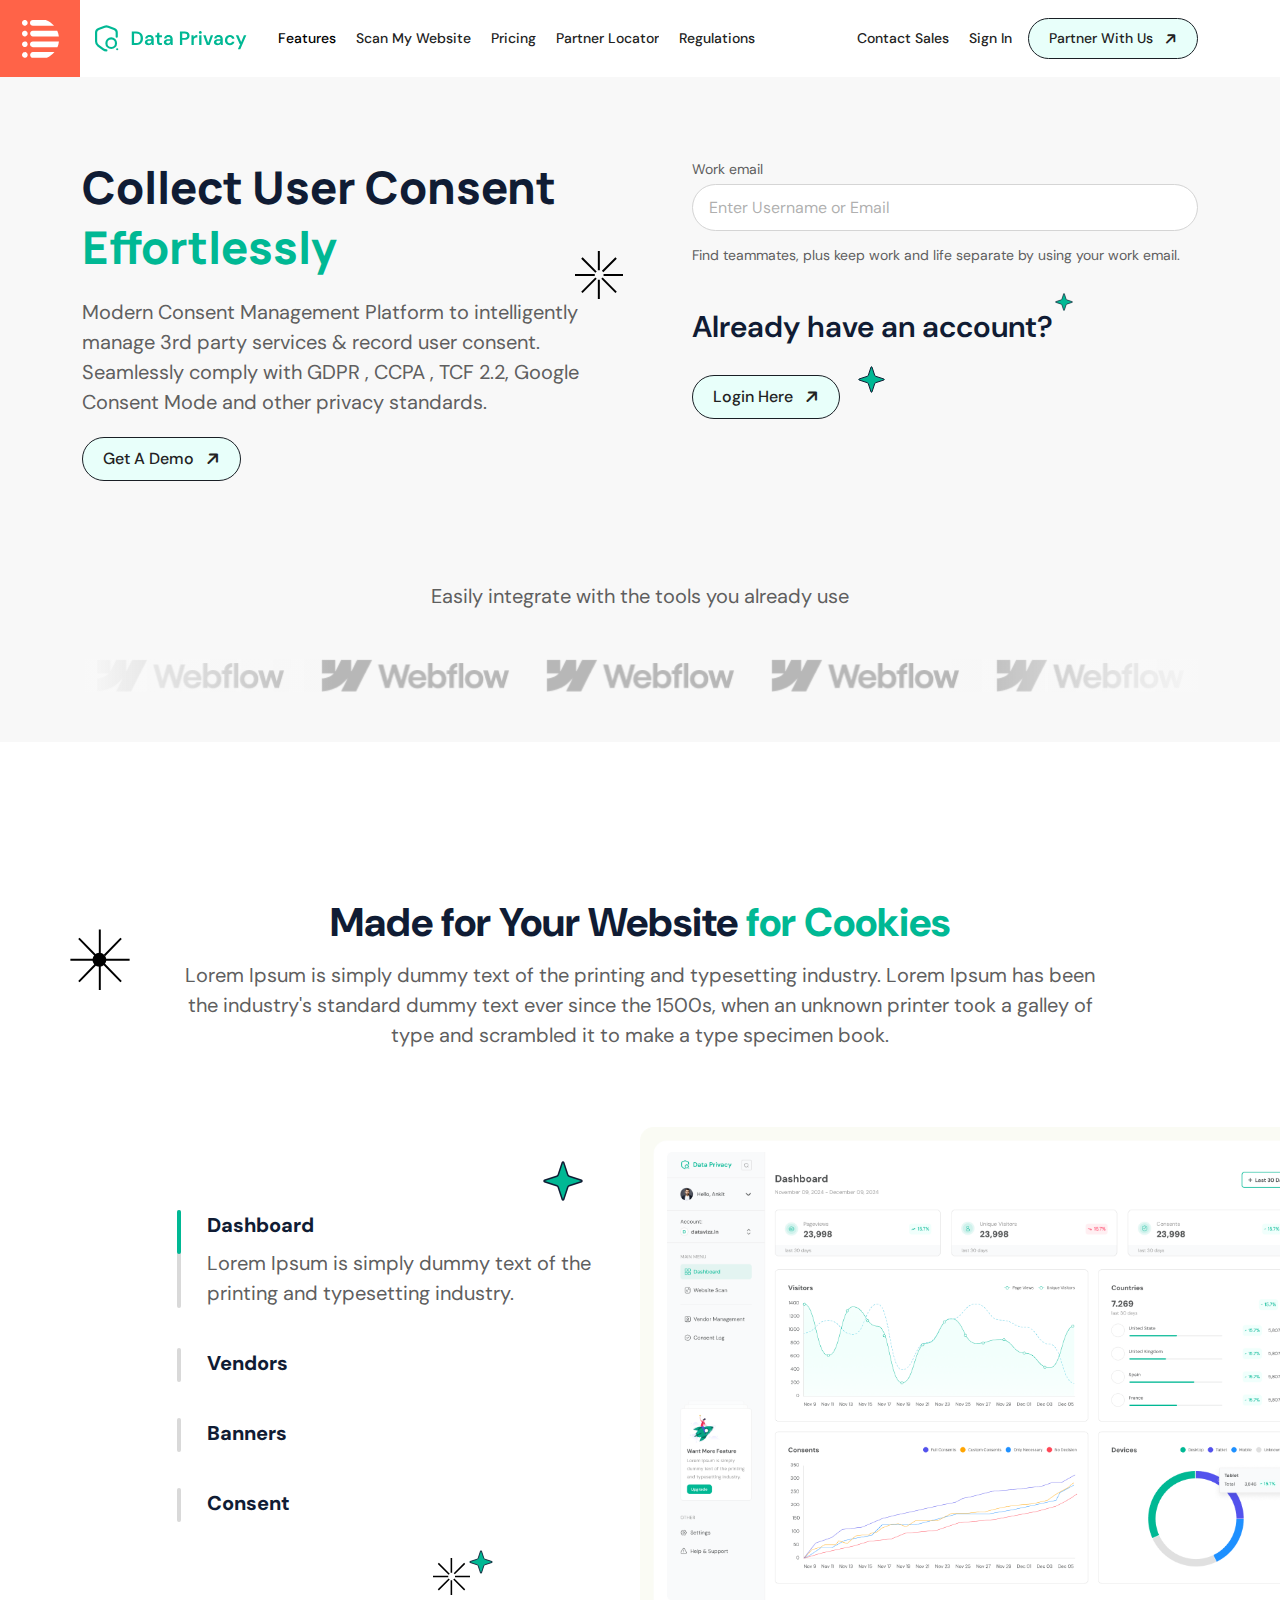
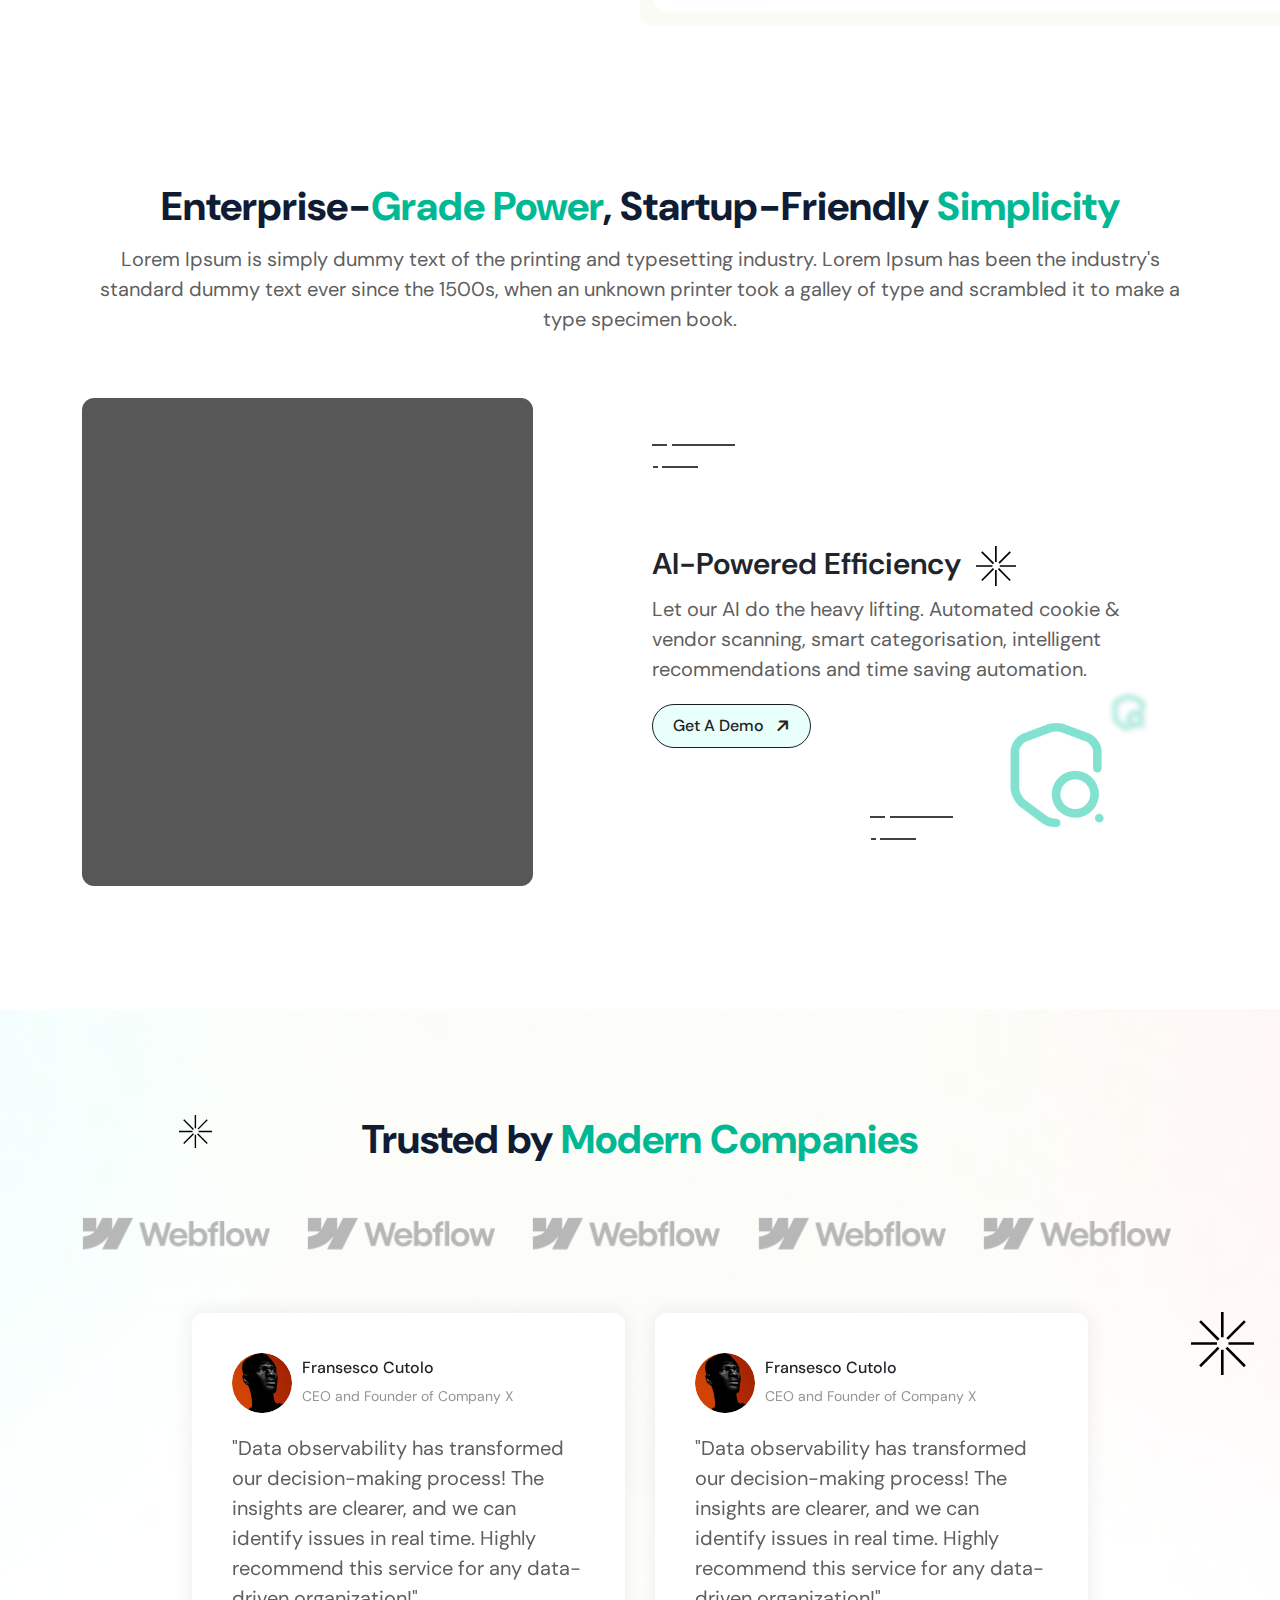
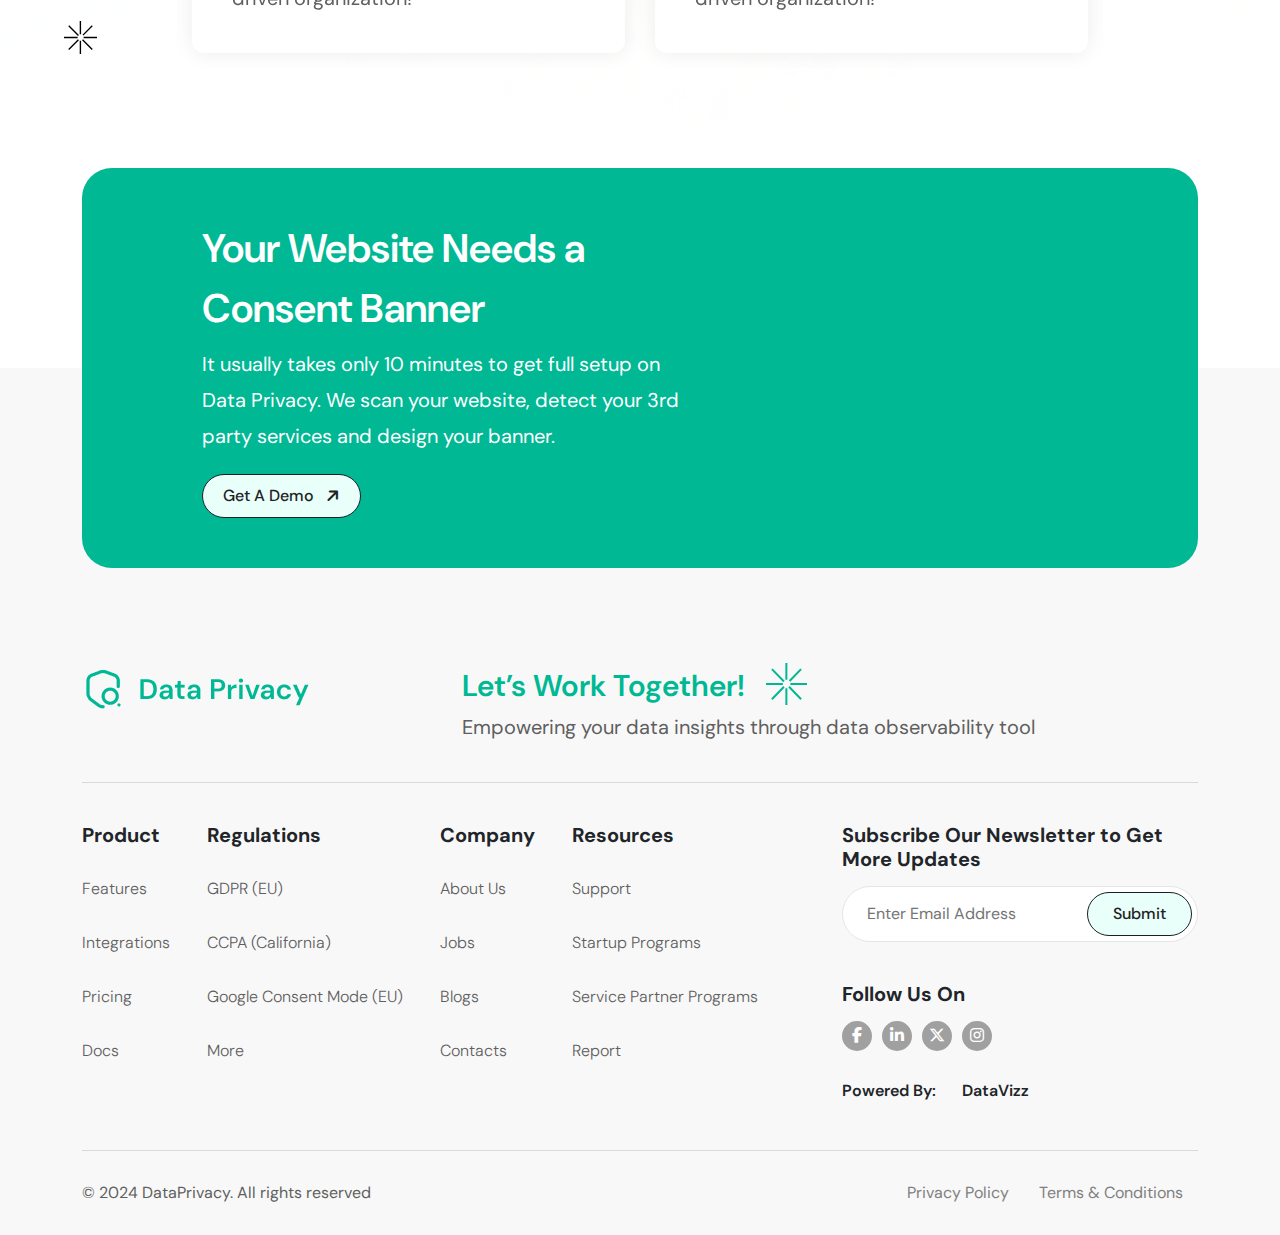
==== index.html @ 8633efc3 "Pricing page design" ====
<!DOCTYPE html>
<html lang="en">
  <head>
    <meta charset="utf-8" />
    <meta name="viewport" content="width=device-width, initial-scale=1" />
    <title>Data Privacy</title>
    <link rel="icon" href="assets/images/favicon.ico" />
    <link
      href="https://cdn.jsdelivr.net/npm/bootstrap@5.3.3/dist/css/bootstrap.min.css"
      rel="stylesheet"
      integrity="sha384-QWTKZyjpPEjISv5WaRU9OFeRpok6YctnYmDr5pNlyT2bRjXh0JMhjY6hW+ALEwIH"
      crossorigin="anonymous"
    />
    <link rel="stylesheet" href="styles/all.min.css" />
    <link
      rel="stylesheet"
      href="https://cdnjs.cloudflare.com/ajax/libs/OwlCarousel2/2.3.4/assets/owl.carousel.css"
    />
    <link rel="stylesheet" href="styles/style.css" />
  </head>

  <body>
    <!-- Header -->
    <header>
      <div class="header-wrap-main position-relative">
        <div class="header-shape">
          <img src="./assets/images/svg/header-shape.svg" alt="" />
        </div>
        <div class="container-wrapper">
          <div class="container">
            <div class="header-wrap">
              <a href="index.html">
                <img src="./assets/images/svg/logo.svg" alt="" />
              </a>
              <nav
                class="navbar navbar-expand-xl ms-auto ms-xl-0 justify-content-end column-gap-3 p-0"
              >
                <button
                  class="navbar-toggler me-md-3"
                  type="button"
                  data-bs-toggle="collapse"
                  data-bs-target="#navbarSupportedContent"
                  aria-controls="navbarSupportedContent"
                  aria-expanded="false"
                  aria-label="Toggle navigation"
                >
                  <span class="navbar-toggler-icon"></span>
                </button>
                <div
                  class="collapse navbar-collapse"
                  id="navbarSupportedContent"
                >
                  <ul class="navbar-nav w-100">
                    <li class="nav-item">
                      <a class="nav-link active" href="#">Features</a>
                    </li>
                    <li class="nav-item">
                      <a class="nav-link" href="scan-my-website.html">Scan My Website </a>
                    </li>
                    <li class="nav-item">
                      <a class="nav-link" href="pricing.html">Pricing</a>
                    </li>
                    <li class="nav-item">
                      <a class="nav-link" href="#">Partner Locator</a>
                    </li>
                    <li class="nav-item">
                      <a class="nav-link" href="#">Regulations</a>
                    </li>
                  </ul>
                  <div class="d-block d-md-none">
                    <ul class="mobile-menu">
                      <li class="nav-item">
                        <a class="nav-link" href="contact.html"
                          >Contact Sales</a
                        >
                      </li>
                      <li class="nav-item">
                        <a class="nav-link" href="#">Sign In</a>
                      </li>
                    </ul>
                    <a href="#" class="btn btn-primary">
                      <span>Partner With Us</span>
                      <i class="fa-solid fa-arrow-right"></i>
                    </a>
                  </div>
                </div>
              </nav>
              <div class="d-none d-md-flex gap-3 ms-xl-auto desktop-menu">
                <ul class="d-flex align-items-center ms-auto">
                  <li class="nav-item">
                    <a class="nav-link" href="contact.html">Contact Sales</a>
                  </li>
                  <li class="nav-item">
                    <a class="nav-link" href="#">Sign In</a>
                  </li>
                </ul>
                <a href="#" class="btn btn-primary">
                  <span>Partner With Us</span>
                  <i class="fa-solid fa-arrow-right"></i>
                </a>
              </div>
            </div>
          </div>
        </div>
      </div>
    </header>

    <div class="hero-section">
      <div class="container">
        <div class="row justify-content-between">
          <div class="col-lg-6 position-relative mb-lg-0 mb-4">
            <img
              src="/assets/images/svg/star-outline.svg"
              alt=""
              class="star-outline"
            />
            <h1 class="lg-heading font-manrope">
              Collect User Consent <span>Effortlessly</span>
            </h1>
            <p class="desc">
              Modern Consent Management Platform to intelligently manage 3rd
              party services & record user consent. Seamlessly comply with GDPR
              , CCPA , TCF 2.2, Google Consent Mode and other privacy standards.
            </p>
            <button type="button" class="btn btn-primary">
              <span>Get A Demo</span> <i class="fa-solid fa-arrow-right"></i>
            </button>
          </div>
          <div class="col-lg-6">
            <div class="details">
              <label for="" class="mb-1">Work email</label>
              <input
                type="text"
                name=""
                placeholder="Enter Username or Email"
                class="form-control"
              />
              <p>
                Find teammates, plus keep work and life separate by using your
                work email.
              </p>
              <h4 class="sm-heading position-relative">
                Already have an account?<img
                  src="/assets/images/svg/green-star.svg"
                  alt=""
                />
              </h4>
              <div>
                <button type="button" class="btn btn-primary position-relative">
                  <img src="/assets/images/svg/green-star.svg" alt="" />
                  <span>Login Here</span>
                  <i class="fa-solid fa-arrow-right"></i>
                </button>
              </div>
            </div>
          </div>
        </div>
      </div>
    </div>

    <div class="home-slider slider-section">
      <div class="container">
        <p class="text-center mb-5">
          Easily integrate with the tools you already use
        </p>
        <div class="owl-carousel owl-theme company-slider">
          <div class="item">
            <img src="/assets/images/webflow-logo.png" alt="" />
          </div>
          <div class="item">
            <img src="/assets/images/webflow-logo.png" alt="" />
          </div>
          <div class="item">
            <img src="/assets/images/webflow-logo.png" alt="" />
          </div>
          <div class="item">
            <img src="/assets/images/webflow-logo.png" alt="" />
          </div>
          <div class="item">
            <img src="/assets/images/webflow-logo.png" alt="" />
          </div>
          <div class="item">
            <img src="/assets/images/webflow-logo.png" alt="" />
          </div>
          <div class="item">
            <img src="/assets/images/webflow-logo.png" alt="" />
          </div>
          <div class="item">
            <img src="/assets/images/webflow-logo.png" alt="" />
          </div>
        </div>
      </div>
    </div>

    <!-- For Cookie -->
    <div class="section for-cookie-section pt-150">
      <div class="container">
        <div class="row justify-content-center text-center for-cookie-heading">
          <div class="col-10">
            <h2 class="md-heading mb-2">
              Made for Your Website <span>for Cookies</span>
            </h2>
            <p>
              Lorem Ipsum is simply dummy text of the printing and typesetting
              industry. Lorem Ipsum has been the industry's standard dummy text
              ever since the 1500s, when an unknown printer took a galley of
              type and scrambled it to make a type specimen book.
            </p>
            <img src="./assets//images/svg/for-cookie-ring1.svg" alt="" />
          </div>
        </div>
        <div class="row">
          <div class="col-12 col-lg-6">
            <div class="accordion" id="accordionExample">
              <img
                src="./assets/images/svg/green-star.svg"
                alt=""
                class="star1"
              />
              <img
                src="./assets/images/svg/green-star.svg"
                alt=""
                class="star2"
              />
              <img
                src="./assets/images/svg/star-outline.svg"
                alt=""
                class="ring2"
              />
              <div class="accordion-item">
                <h2 class="accordion-header" id="headingOne">
                  <button
                    class="accordion-button"
                    type="button"
                    data-bs-toggle="collapse"
                    data-bs-target="#collapseOne"
                    aria-expanded="true"
                    aria-controls="collapseOne"
                    data-image="./assets/images/for-cookie.png"
                  >
                    Dashboard
                  </button>
                </h2>
                <div
                  id="collapseOne"
                  class="accordion-collapse collapse show"
                  aria-labelledby="headingOne"
                  data-bs-parent="#accordionExample"
                >
                  <p class="accordion-body">
                    Lorem Ipsum is simply dummy text of the printing and
                    typesetting industry.
                  </p>
                </div>
              </div>
              <div class="accordion-item">
                <h2 class="accordion-header" id="headingTwo">
                  <button
                    class="accordion-button collapsed"
                    type="button"
                    data-bs-toggle="collapse"
                    data-bs-target="#collapseTwo"
                    aria-expanded="false"
                    aria-controls="collapseTwo"
                    data-image="./assets/images/for-cookie.png"
                  >
                    Vendors
                  </button>
                </h2>
                <div
                  id="collapseTwo"
                  class="accordion-collapse collapse"
                  aria-labelledby="headingTwo"
                  data-bs-parent="#accordionExample"
                >
                  <p class="accordion-body">
                    Lorem Ipsum is simply dummy text of the printing and
                    typesetting industry.
                  </p>
                </div>
              </div>
              <div class="accordion-item">
                <h2 class="accordion-header" id="headingThree">
                  <button
                    class="accordion-button collapsed"
                    type="button"
                    data-bs-toggle="collapse"
                    data-bs-target="#collapseThree"
                    aria-expanded="false"
                    aria-controls="collapseThree"
                    data-image="./assets/images/for-cookie.png"
                  >
                    Banners
                  </button>
                </h2>
                <div
                  id="collapseThree"
                  class="accordion-collapse collapse"
                  aria-labelledby="headingThree"
                  data-bs-parent="#accordionExample"
                >
                  <p class="accordion-body">
                    Lorem Ipsum is simply dummy text of the printing and
                    typesetting industry.
                  </p>
                </div>
              </div>
              <div class="accordion-item">
                <h2 class="accordion-header" id="headingThree">
                  <button
                    class="accordion-button collapsed"
                    type="button"
                    data-bs-toggle="collapse"
                    data-bs-target="#collapseFour"
                    aria-expanded="false"
                    aria-controls="collapseFour"
                    data-image="./assets/images/for-cookie.png"
                  >
                    Consent
                  </button>
                </h2>
                <div
                  id="collapseFour"
                  class="accordion-collapse collapse"
                  aria-labelledby="headingThree"
                  data-bs-parent="#accordionExample"
                >
                  <p class="accordion-body">
                    Lorem Ipsum is simply dummy text of the printing and
                    typesetting industry.
                  </p>
                </div>
              </div>
            </div>
          </div>
          <div class="col-12 col-lg-6">
            <div class="image-container">
              <img
                src="./assets/images/for-cookie.png"
                alt="Default Image"
                id="dynamicImage"
              />
            </div>
          </div>
        </div>
      </div>
    </div>

    <!-- Enterprise section  -->
    <div class="enterprise-section section mb-sm-5 mb-3">
      <img src="/assets/images/privacy-shape.png" alt="" class="privacy-img" />
      <div class="container">
        <h2 class="md-heading text-center">
          Enterprise-<span>Grade Power</span>, Startup-Friendly
          <span>Simplicity</span>
        </h2>
        <p class="desc text-center">
          Lorem Ipsum is simply dummy text of the printing and typesetting
          industry. Lorem Ipsum has been the industry's standard dummy text ever
          since the 1500s, when an unknown printer took a galley of type and
          scrambled it to make a type specimen book.
        </p>
        <div
          class="row mt-sm-5 mt-3 pt-3 align-items-center justify-content-between"
        >
          <div class="col-lg-5 text-lg-start text-center">
            <img
              src="/assets/images/dark-rectangle.png"
              alt=""
              class="empty-img"
            />
          </div>
          <div class="col-lg-6 text-lg-start text-center">
            <img
              src="/assets/images/svg/double-line.svg"
              alt=""
              class="top-shape"
            />
            <h4 class="mt-lg-0 mt-5">
              AI-Powered Efficiency
              <img
                src="/assets/images/svg/star-outline.svg"
                alt=""
                class="ms-2"
              />
            </h4>
            <p class="desc-text">
              Let our AI do the heavy lifting. Automated cookie & vendor
              scanning, smart categorisation, intelligent recommendations and
              time saving automation.
            </p>
            <a href="#" class="btn btn-primary mt-20">
              <span>Get A Demo</span>
              <i class="fa-solid fa-arrow-right"></i>
            </a>
            <img
              src="/assets/images/svg/double-line.svg"
              alt=""
              class="bottom-shape"
            />
          </div>
        </div>
      </div>
    </div>

    <div class="trusted-section">
      <div class="star-icon">
        <img
          src="/assets/images/svg/star-outline.svg"
          alt=""
          class="star-outline1"
        />
        <img
          src="/assets/images/svg/star-outline.svg"
          alt=""
          class="star-outline2"
        />
        <img
          src="/assets/images/svg/star-outline.svg"
          alt=""
          class="star-outline3"
        />
      </div>
      <div class="container">
        <div class="row mb-5">
          <div class="col-md-12">
            <h2 class="md-heading text-center mb-5">
              Trusted by <span class="text_primary">Modern Companies</span>
            </h2>
            <div class="owl-carousel owl-theme trusted-company">
              <div class="item">
                <img src="/assets/images/webflow-logo.png" alt="" />
              </div>
              <div class="item">
                <img src="/assets/images/webflow-logo.png" alt="" />
              </div>
              <div class="item">
                <img src="/assets/images/webflow-logo.png" alt="" />
              </div>
              <div class="item">
                <img src="/assets/images/webflow-logo.png" alt="" />
              </div>
              <div class="item">
                <img src="/assets/images/webflow-logo.png" alt="" />
              </div>
              <div class="item">
                <img src="/assets/images/webflow-logo.png" alt="" />
              </div>
              <div class="item">
                <img src="/assets/images/webflow-logo.png" alt="" />
              </div>
              <div class="item">
                <img src="/assets/images/webflow-logo.png" alt="" />
              </div>
            </div>
          </div>
        </div>
        <div class="row justify-content-center">
          <div class="col-lg-10">
            <div class="owl-carousel owl-theme testimonial-slider">
              <div class="item">
                <div class="testimonial-box">
                  <div class="testimonial-user">
                    <img src="assets/images/user.png" alt="user" />
                    <div class="testimonial-user-info">
                      <h6>Fransesco Cutolo</h6>
                      <p>CEO and Founder of Company X</p>
                    </div>
                  </div>
                  <div class="testimonial-desc">
                    <p>
                      "Data observability has transformed our decision-making
                      process! The insights are clearer, and we can identify
                      issues in real time. Highly recommend this service for any
                      data-driven organization!"
                    </p>
                  </div>
                </div>
              </div>
            </div>
          </div>
        </div>
      </div>
    </div>

    <div class="cta-section">
      <div class="container">
        <div class="cta-card">
          <div class="row">
            <div class="col-lg-7 col-sm-9">
              <h4>Your Website Needs a Consent Banner</h4>
              <p>
                It usually takes only 10 minutes to get full setup on Data
                Privacy. We scan your website, detect your 3rd party services
                and design your banner.
              </p>
              <a href="#" type="button" class="btn btn-primary">
                <span>Get A Demo</span> <i class="fa-solid fa-arrow-right"></i>
              </a>
            </div>
          </div>
        </div>
      </div>
    </div>

    <footer>
      <div class="container">
        <div class="top-footer">
          <div class="footer-ring">
            <img src="/assets/images/svg/star-outline-green.svg" alt="ring" />
          </div>
          <div class="row">
            <div class="col-lg-4 col-md-5 col-xs-12">
              <a href="index.html" class="footer-logo">
                <img src="assets/images/logo.png" alt="logo" />
              </a>
            </div>
            <div class="col-lg-8 col-md-7 col-xs-12">
              <h4 class="text_primary">Let’s Work Together!</h4>
              <p>
                Empowering your data insights through data observability tool
              </p>
            </div>
          </div>
        </div>
        <div class="middle-footer">
          <div class="row">
            <div class="col-xl-8 col-md-6 pe-xl-5">
              <div class="row justify-content-between pe-xl-4">
                <div class="col-xl-auto col-md-6 col-sm-3 col-6">
                  <div class="footer-widget">
                    <h5>Product</h5>
                    <ul class="footer-link">
                      <li><a href="#">Features</a></li>
                      <li><a href="#">Integrations</a></li>
                      <li><a href="#">Pricing</a></li>
                      <li><a href="#">Docs</a></li>
                    </ul>
                  </div>
                </div>
                <div class="col-xl-auto col-md-6 col-sm-3 col-6">
                  <div class="footer-widget">
                    <h5>Regulations</h5>
                    <ul class="footer-link">
                      <li><a href="#">GDPR (EU)</a></li>
                      <li>
                        <a href="#">CCPA (California)</a>
                      </li>
                      <li><a href="#">Google Consent Mode (EU)</a></li>
                      <li><a href="#">More</a></li>
                    </ul>
                  </div>
                </div>
                <div class="col-xl-auto col-md-6 col-sm-3 col-6">
                  <div class="footer-widget">
                    <h5>Company</h5>
                    <ul class="footer-link">
                      <li><a href="#">About Us</a></li>
                      <li><a href="#">Jobs</a></li>
                      <li><a href="#">Blogs</a></li>
                      <li><a href="#">Contacts</a></li>
                    </ul>
                  </div>
                </div>
                <div class="col-xl-auto col-md-6 col-sm-3 col-6">
                  <div class="footer-widget">
                    <h5>Resources</h5>
                    <ul class="footer-link">
                      <li><a href="#">Support</a></li>
                      <li><a href="#">Startup Programs</a></li>
                      <li><a href="#">Service Partner Programs</a></li>
                      <li><a href="#">Report</a></li>
                    </ul>
                  </div>
                </div>
              </div>
            </div>
            <div class="col-xl-4 col-md-6 col-12">
              <div class="footer-widget">
                <h5>Subscribe Our Newsletter to Get More Updates</h5>
                <div class="newsletter-form">
                  <input type="text" placeholder="Enter Email Address" />
                  <button type="submit" class="btn btn-primary">Submit</button>
                </div>
                <h5>Follow Us On</h5>
                <ul class="footer-social">
                  <li>
                    <a href="#">
                      <i class="fa-brands fa-facebook-f"></i>
                    </a>
                  </li>
                  <li>
                    <a href="#">
                      <i class="fa-brands fa-linkedin-in"></i>
                    </a>
                  </li>
                  <li>
                    <a href="#">
                      <i class="fa-brands fa-x-twitter"></i>
                    </a>
                  </li>
                  <li>
                    <a href="#">
                      <i class="fa-brands fa-instagram"></i>
                    </a>
                  </li>
                </ul>
                <h6 class="powered-by"><span>Powered By:</span>DataVizz</h6>
              </div>
            </div>
          </div>
        </div>
        <div class="bottom-footer">
          <div class="row align-items-center">
            <div class="col-sm-6 col-12">
              <p>© 2024 DataPrivacy. All rights reserved</p>
            </div>
            <div class="col-sm-6 col-12">
              <ul>
                <li><a href="#">Privacy Policy</a></li>
                <li><a href="#">Terms & Conditions</a></li>
              </ul>
            </div>
          </div>
        </div>
      </div>
    </footer>

    <script src="/js/jquery-3.6.1.min.js"></script>
    <script src="https://cdnjs.cloudflare.com/ajax/libs/OwlCarousel2/2.3.4/owl.carousel.min.js"></script>
    <script src="https://cdn.jsdelivr.net/npm/bootstrap@5.3.3/dist/js/bootstrap.bundle.min.js"></script>
    <script src="/js/main.js"></script>
  </body>
</html>
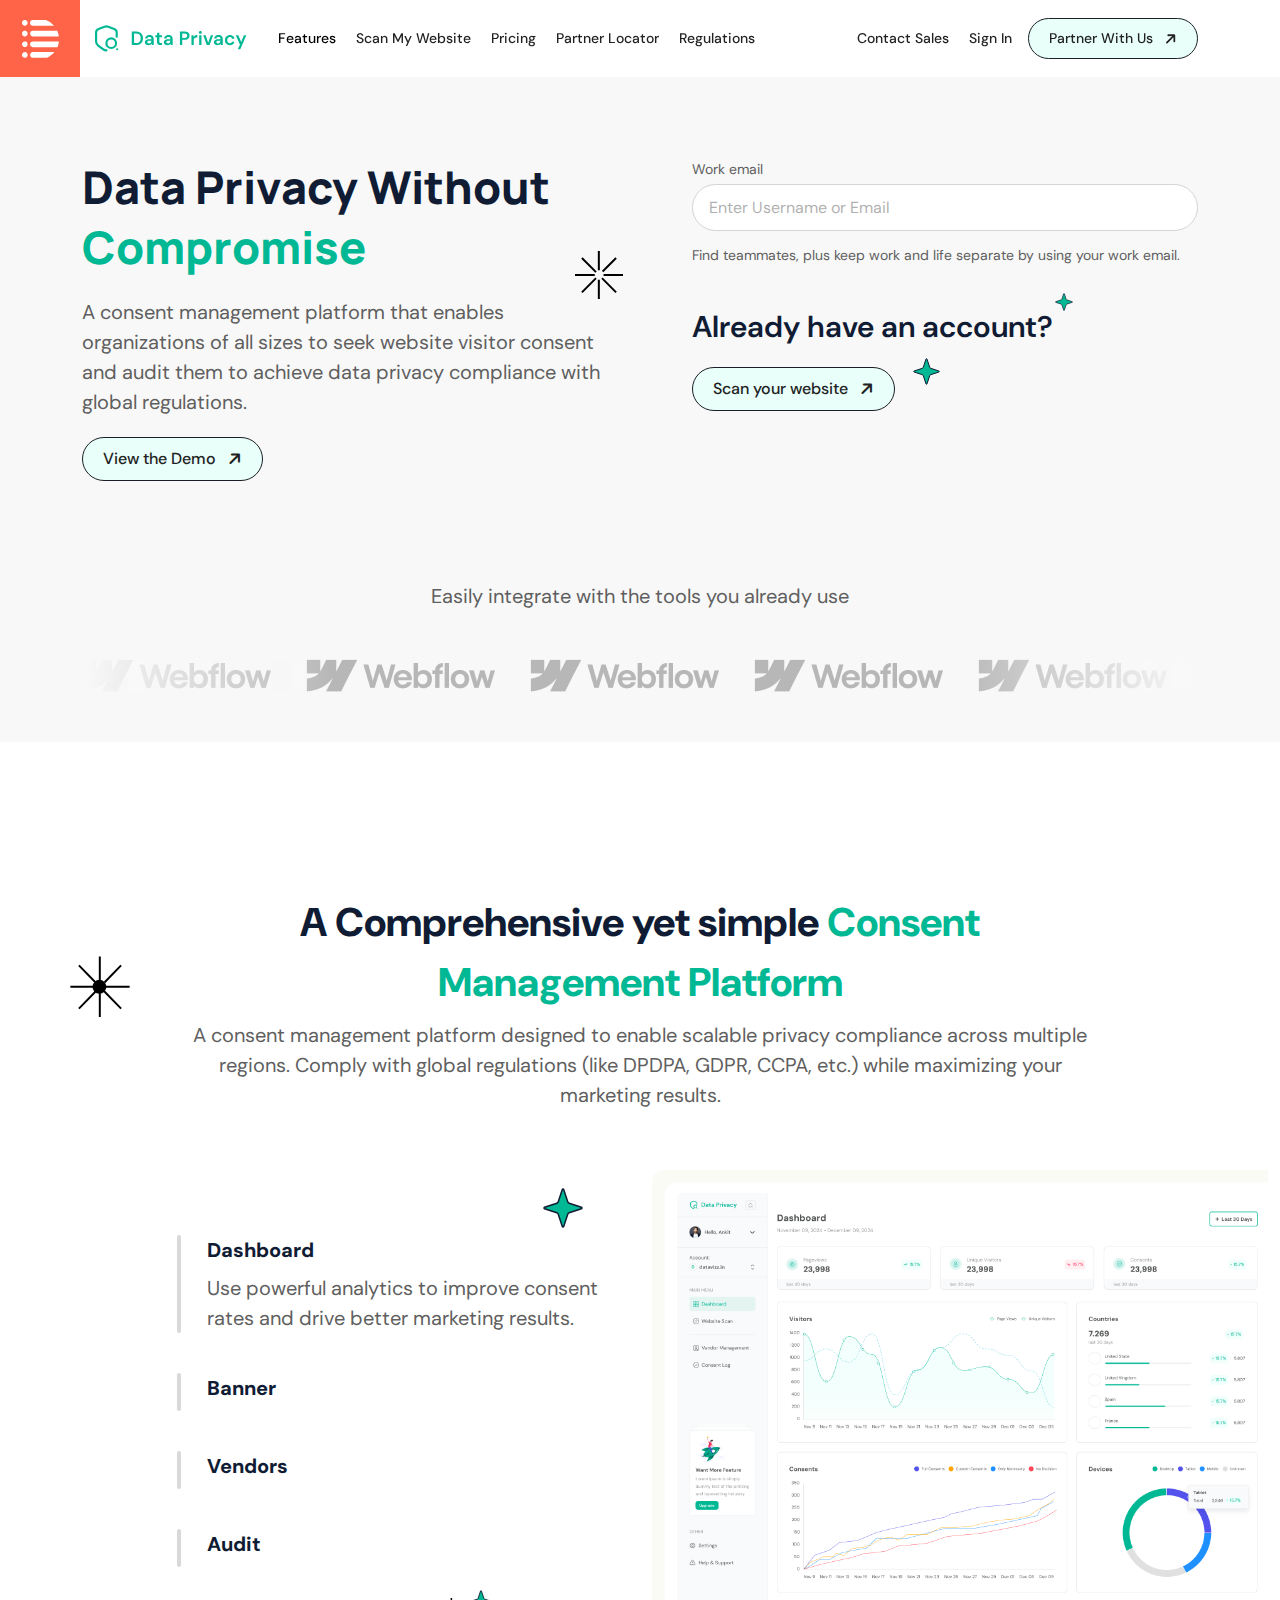
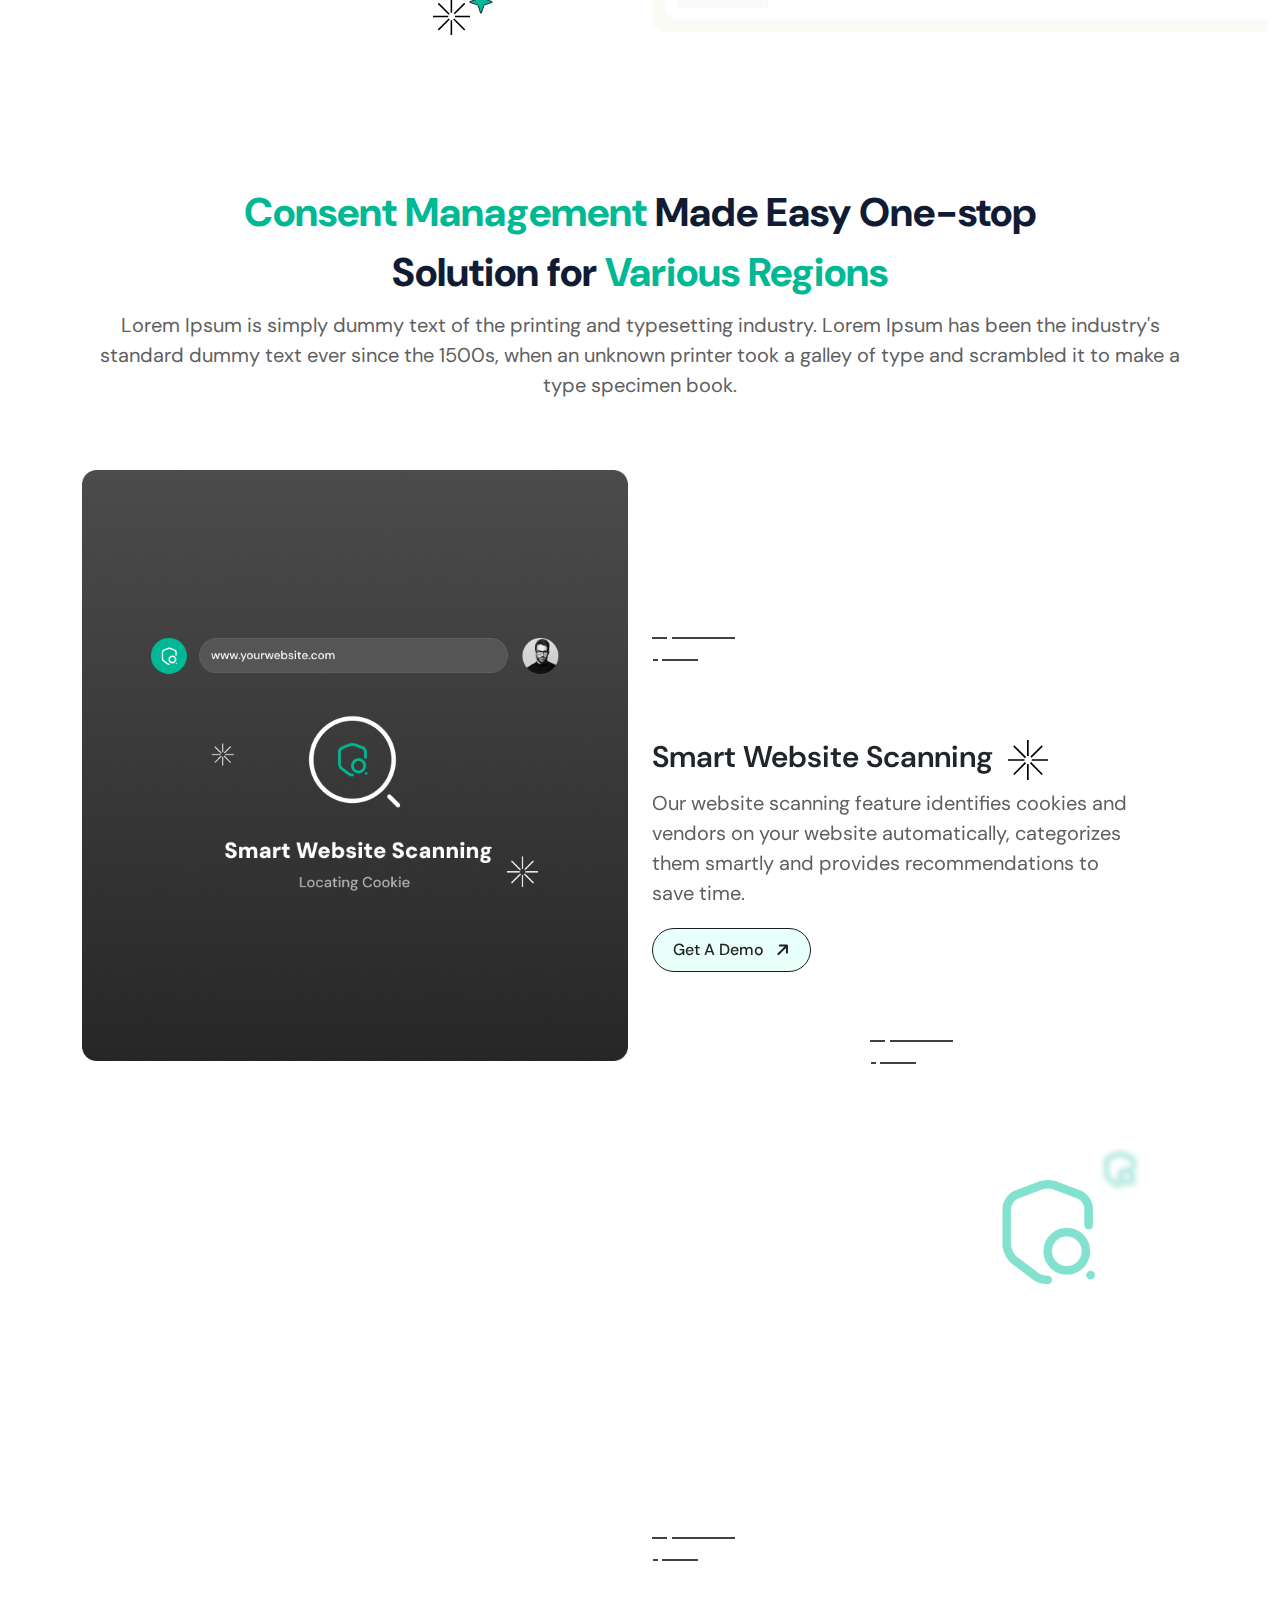
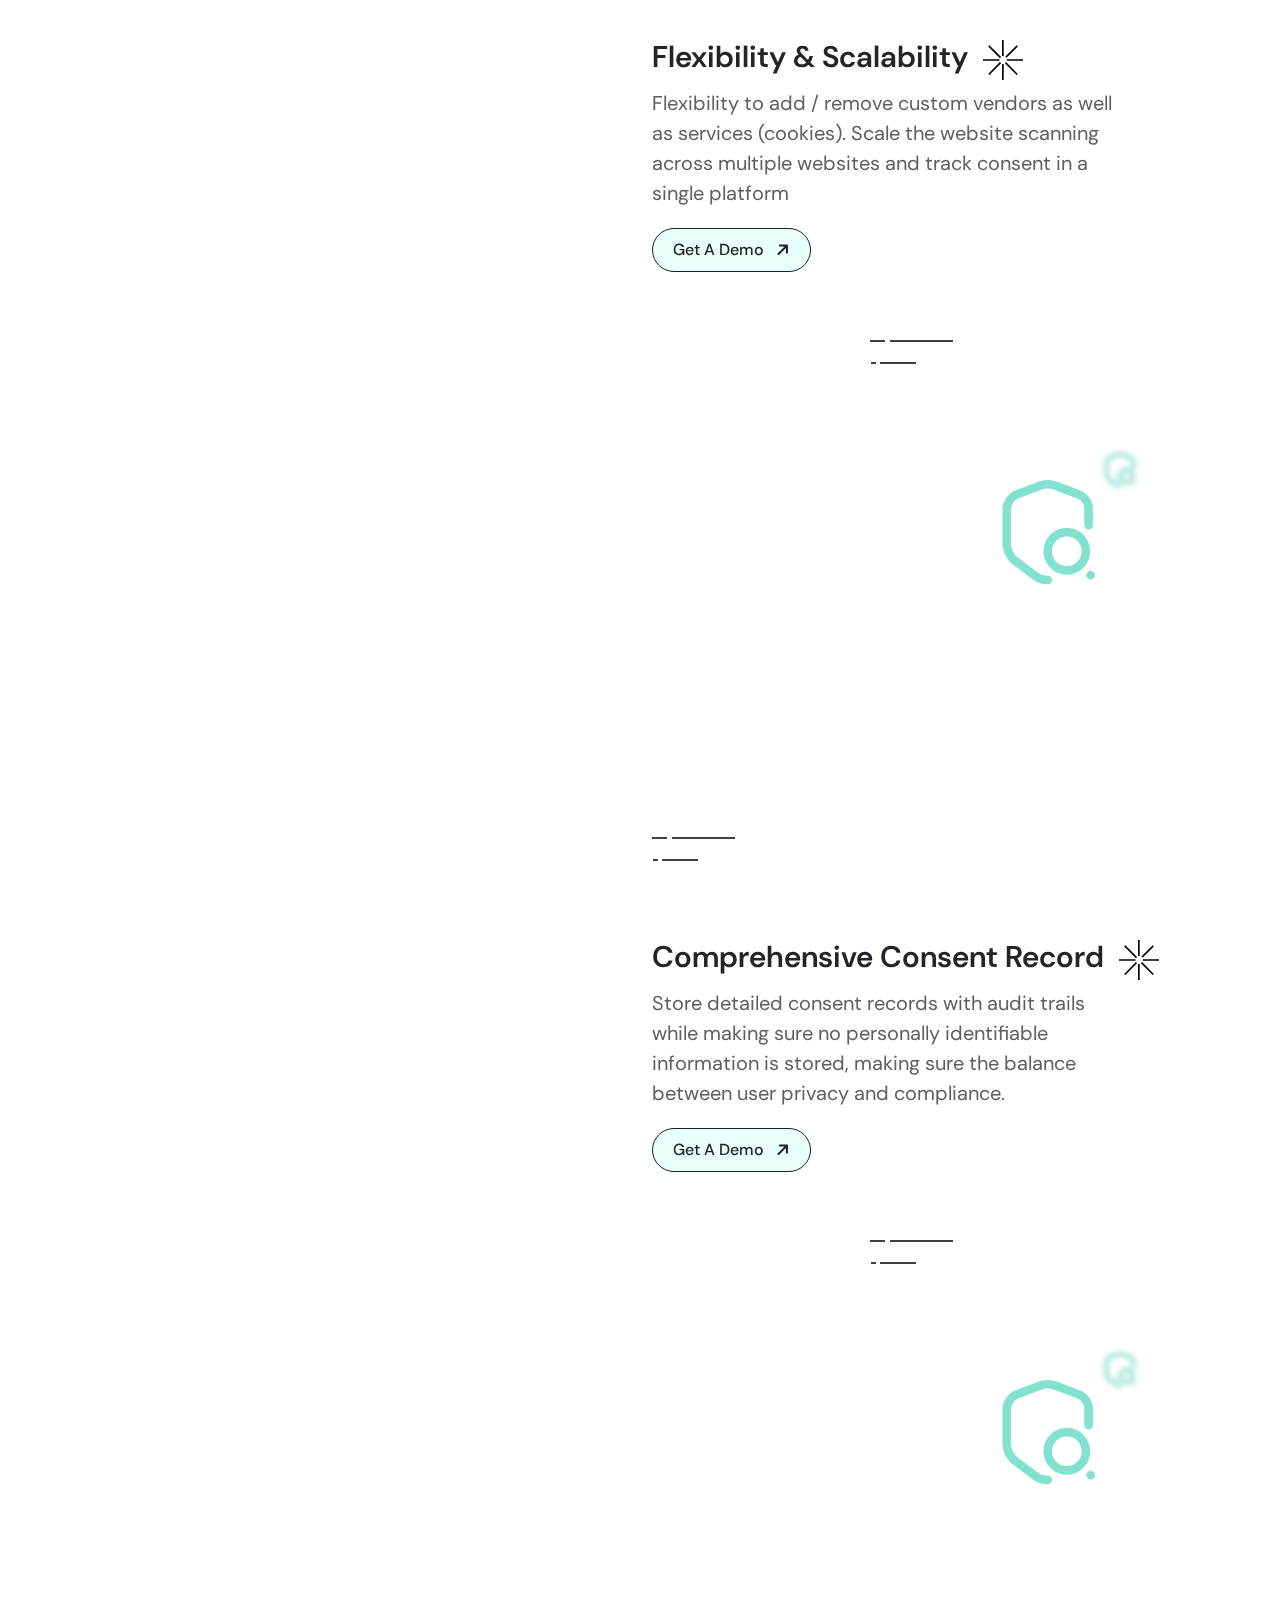
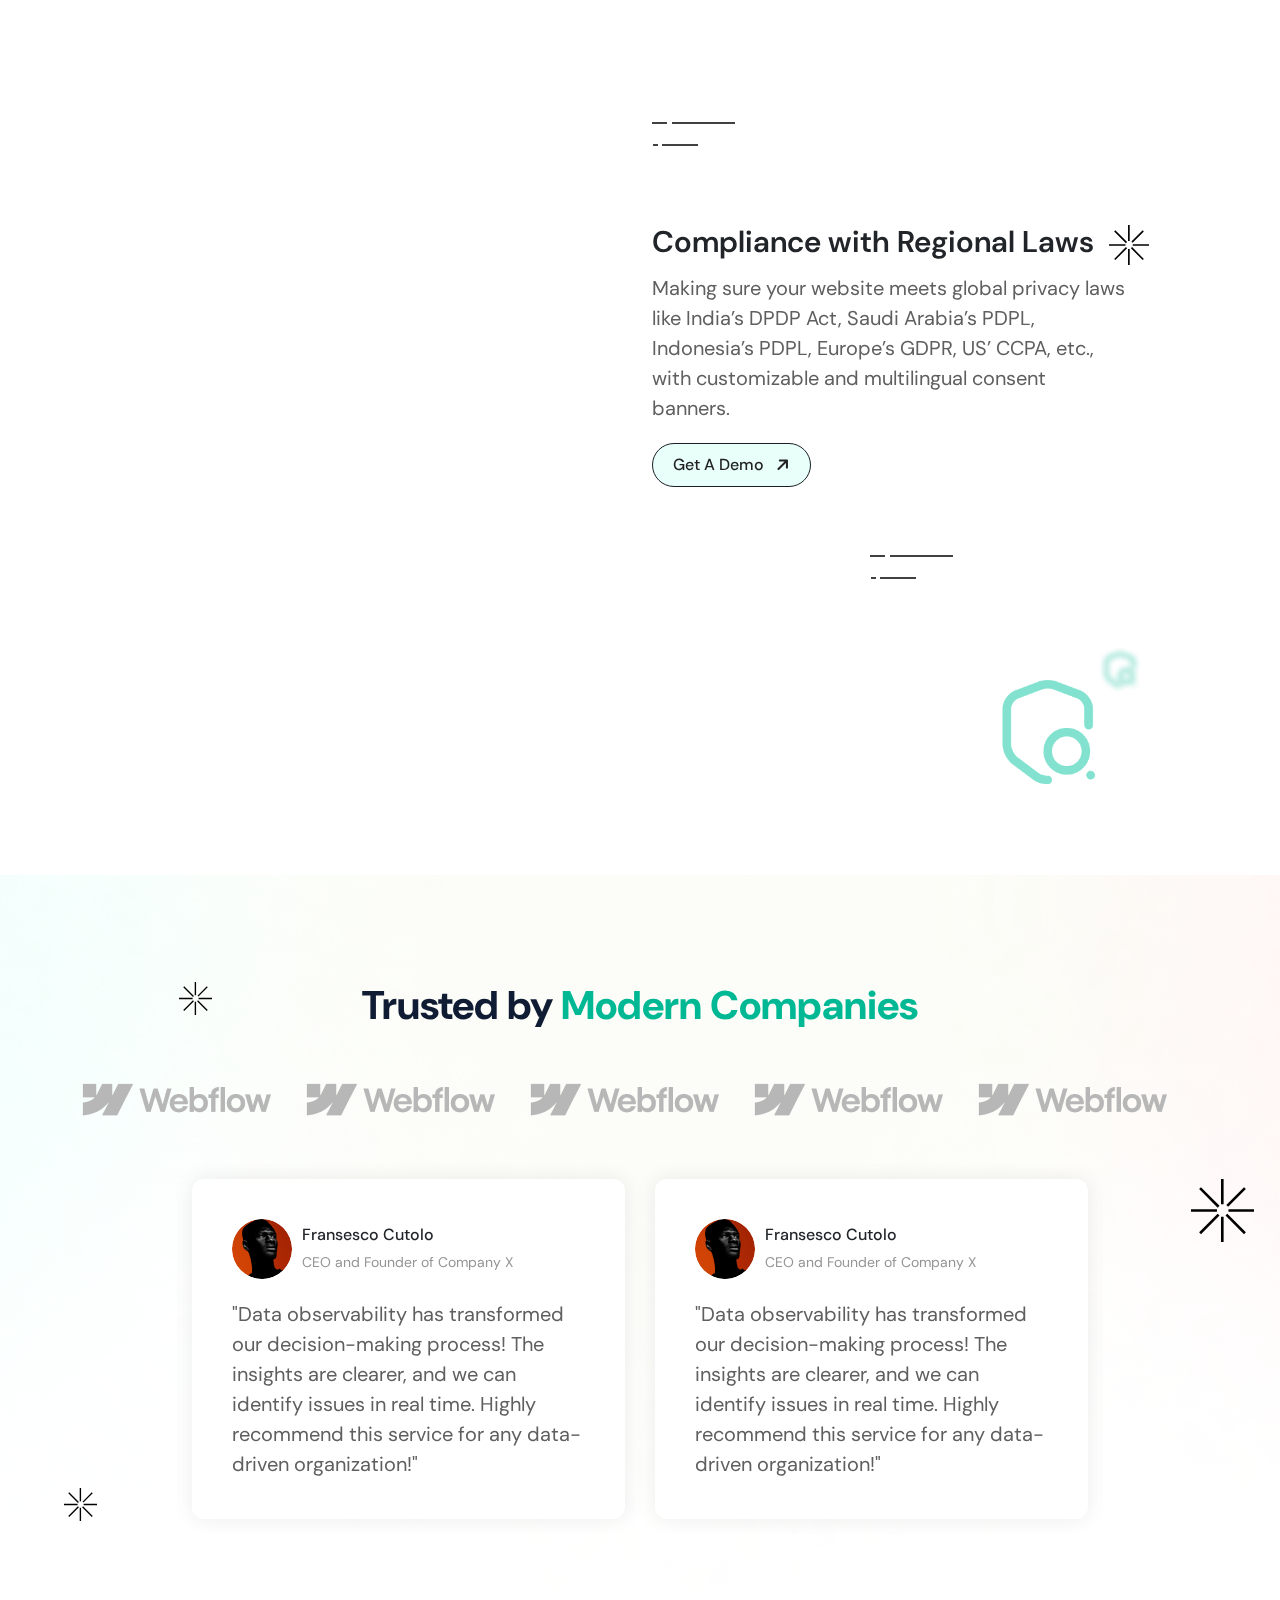
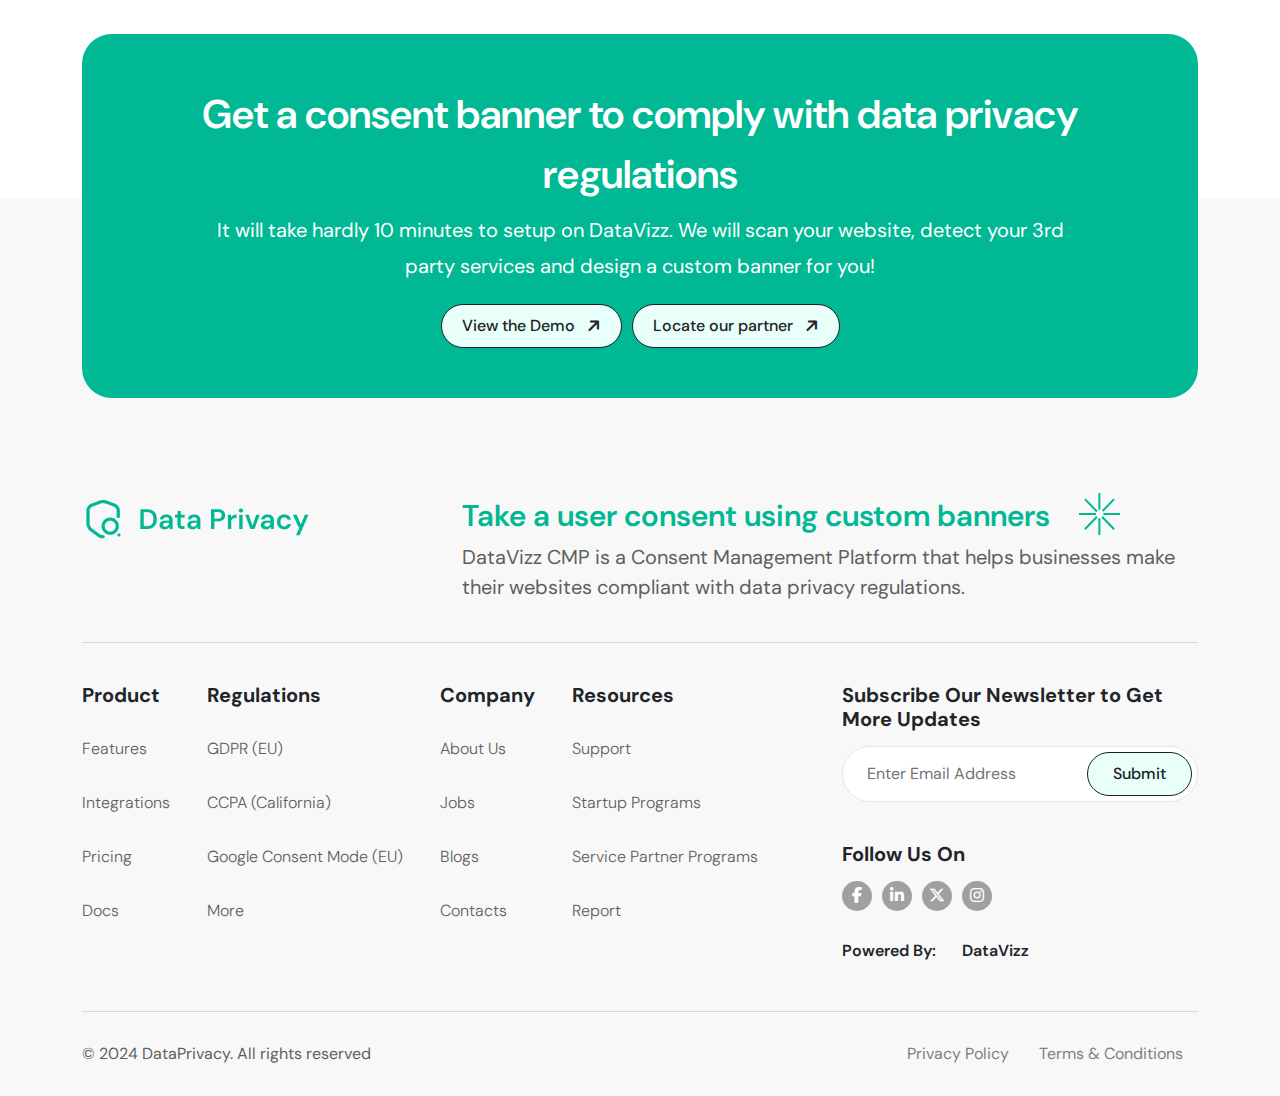
==== commit ec2be020: "All page design changes with responsive" ====
--- a/index.html
+++ b/index.html
@@ -1,25 +1,21 @@
 <!DOCTYPE html>
 <html lang="en">
-  <head>
+
+<head>
     <meta charset="utf-8" />
     <meta name="viewport" content="width=device-width, initial-scale=1" />
     <title>Data Privacy</title>
     <link rel="icon" href="assets/images/favicon.ico" />
-    <link
-      href="https://cdn.jsdelivr.net/npm/bootstrap@5.3.3/dist/css/bootstrap.min.css"
-      rel="stylesheet"
-      integrity="sha384-QWTKZyjpPEjISv5WaRU9OFeRpok6YctnYmDr5pNlyT2bRjXh0JMhjY6hW+ALEwIH"
-      crossorigin="anonymous"
-    />
+    <link rel="stylesheet" href="https://cdnjs.cloudflare.com/ajax/libs/OwlCarousel2/2.3.4/assets/owl.carousel.css" />
+    <link href="https://cdn.jsdelivr.net/npm/bootstrap@5.3.3/dist/css/bootstrap.min.css" rel="stylesheet"
+        integrity="sha384-QWTKZyjpPEjISv5WaRU9OFeRpok6YctnYmDr5pNlyT2bRjXh0JMhjY6hW+ALEwIH" crossorigin="anonymous" />
+    <link rel="stylesheet" href="./styles/slick.css">
+    <link rel="stylesheet" href="./styles/slick-theme.css">
     <link rel="stylesheet" href="styles/all.min.css" />
-    <link
-      rel="stylesheet"
-      href="https://cdnjs.cloudflare.com/ajax/libs/OwlCarousel2/2.3.4/assets/owl.carousel.css"
-    />
     <link rel="stylesheet" href="styles/style.css" />
-  </head>
-
-  <body>
+</head>
+
+<body>
     <!-- Header -->
     <header>
       <div class="header-wrap-main position-relative">
@@ -61,10 +57,10 @@
                       <a class="nav-link" href="pricing.html">Pricing</a>
                     </li>
                     <li class="nav-item">
-                      <a class="nav-link" href="#">Partner Locator</a>
+                      <a class="nav-link" href="partner-locator.html">Partner Locator</a>
                     </li>
                     <li class="nav-item">
-                      <a class="nav-link" href="#">Regulations</a>
+                      <a class="nav-link" href="regulation.html">Regulations</a>
                     </li>
                   </ul>
                   <div class="d-block d-md-none">
@@ -78,7 +74,7 @@
                         <a class="nav-link" href="#">Sign In</a>
                       </li>
                     </ul>
-                    <a href="#" class="btn btn-primary">
+                    <a href="partner-with-us.html" class="btn btn-primary">
                       <span>Partner With Us</span>
                       <i class="fa-solid fa-arrow-right"></i>
                     </a>
@@ -94,541 +90,634 @@
                     <a class="nav-link" href="#">Sign In</a>
                   </li>
                 </ul>
-                <a href="#" class="btn btn-primary">
+                <a href="partner-with-us.html" class="btn btn-primary">
                   <span>Partner With Us</span>
                   <i class="fa-solid fa-arrow-right"></i>
                 </a>
               </div>
             </div>
-          </div>
-        </div>
-      </div>
+        </div>
     </header>
 
     <div class="hero-section">
-      <div class="container">
-        <div class="row justify-content-between">
-          <div class="col-lg-6 position-relative mb-lg-0 mb-4">
-            <img
-              src="/assets/images/svg/star-outline.svg"
-              alt=""
-              class="star-outline"
-            />
-            <h1 class="lg-heading font-manrope">
-              Collect User Consent <span>Effortlessly</span>
-            </h1>
-            <p class="desc">
-              Modern Consent Management Platform to intelligently manage 3rd
-              party services & record user consent. Seamlessly comply with GDPR
-              , CCPA , TCF 2.2, Google Consent Mode and other privacy standards.
+        <div class="container">
+            <div class="row justify-content-between">
+                <div class="col-lg-6 position-relative mb-lg-0 mb-4">
+                    <img src="/assets/images/svg/star-outline.svg" alt="" class="star-outline rotate" />
+                    <h1 class="lg-heading font-manrope">
+                        Data Privacy Without <span>Compromise</span>
+                    </h1>
+                    <p class="desc">
+                        A consent management platform that enables organizations of all sizes to seek website visitor
+                        consent and audit them to achieve data privacy compliance with global regulations.
+                    </p>
+                    <button type="button" class="btn btn-primary">
+                        <span>View the Demo</span> <i class="fa-solid fa-arrow-right"></i>
+                    </button>
+                </div>
+                <div class="col-lg-6">
+                    <div class="details">
+                        <label for="" class="mb-1">Work email</label>
+                        <input type="text" name="" placeholder="Enter Username or Email" class="form-control" />
+                        <p>
+                            Find teammates, plus keep work and life separate by using your
+                            work email.
+                        </p>
+                        <h4 class="sm-heading position-relative">
+                            Already have an account?<img src="/assets/images/svg/green-star.svg" alt="" />
+                        </h4>
+                        <div>
+                            <button type="button" class="btn btn-primary position-relative">
+                                <img src="/assets/images/svg/green-star.svg" alt="" />
+                                <span>Scan your website</span>
+                                <i class="fa-solid fa-arrow-right"></i>
+                            </button>
+                        </div>
+                    </div>
+                </div>
+            </div>
+        </div>
+    </div>
+
+    <div class="home-slider slider-section">
+        <div class="container">
+            <p class="text-center mb-4 mb-lg-5">
+                Easily integrate with the tools you already use
             </p>
-            <button type="button" class="btn btn-primary">
-              <span>Get A Demo</span> <i class="fa-solid fa-arrow-right"></i>
-            </button>
-          </div>
-          <div class="col-lg-6">
-            <div class="details">
-              <label for="" class="mb-1">Work email</label>
-              <input
-                type="text"
-                name=""
-                placeholder="Enter Username or Email"
-                class="form-control"
-              />
-              <p>
-                Find teammates, plus keep work and life separate by using your
-                work email.
-              </p>
-              <h4 class="sm-heading position-relative">
-                Already have an account?<img
-                  src="/assets/images/svg/green-star.svg"
-                  alt=""
-                />
-              </h4>
-              <div>
-                <button type="button" class="btn btn-primary position-relative">
-                  <img src="/assets/images/svg/green-star.svg" alt="" />
-                  <span>Login Here</span>
-                  <i class="fa-solid fa-arrow-right"></i>
-                </button>
-              </div>
-            </div>
-          </div>
-        </div>
-      </div>
-    </div>
-
-    <div class="home-slider slider-section">
-      <div class="container">
-        <p class="text-center mb-5">
-          Easily integrate with the tools you already use
-        </p>
-        <div class="owl-carousel owl-theme company-slider">
-          <div class="item">
-            <img src="/assets/images/webflow-logo.png" alt="" />
-          </div>
-          <div class="item">
-            <img src="/assets/images/webflow-logo.png" alt="" />
-          </div>
-          <div class="item">
-            <img src="/assets/images/webflow-logo.png" alt="" />
-          </div>
-          <div class="item">
-            <img src="/assets/images/webflow-logo.png" alt="" />
-          </div>
-          <div class="item">
-            <img src="/assets/images/webflow-logo.png" alt="" />
-          </div>
-          <div class="item">
-            <img src="/assets/images/webflow-logo.png" alt="" />
-          </div>
-          <div class="item">
-            <img src="/assets/images/webflow-logo.png" alt="" />
-          </div>
-          <div class="item">
-            <img src="/assets/images/webflow-logo.png" alt="" />
-          </div>
-        </div>
-      </div>
+            <div class="company-slider">
+                <div>
+                    <img src="/assets/images/webflow-logo.png" alt="" />
+                </div>
+                <div>
+                    <img src="/assets/images/webflow-logo.png" alt="" />
+                </div>
+                <div>
+                    <img src="/assets/images/webflow-logo.png" alt="" />
+                </div>
+                <div>
+                    <img src="/assets/images/webflow-logo.png" alt="" />
+                </div>
+                <div>
+                    <img src="/assets/images/webflow-logo.png" alt="" />
+                </div>
+                <div>
+                    <img src="/assets/images/webflow-logo.png" alt="" />
+                </div>
+                <div>
+                    <img src="/assets/images/webflow-logo.png" alt="" />
+                </div>
+                <div>
+                    <img src="/assets/images/webflow-logo.png" alt="" />
+                </div>
+            </div>
+        </div>
     </div>
 
     <!-- For Cookie -->
     <div class="section for-cookie-section pt-150">
-      <div class="container">
-        <div class="row justify-content-center text-center for-cookie-heading">
-          <div class="col-10">
-            <h2 class="md-heading mb-2">
-              Made for Your Website <span>for Cookies</span>
+        <div class="container">
+            <div class="row justify-content-center text-center for-cookie-heading">
+                <div class="col-sm-10">
+                    <h2 class="md-heading mb-2">
+                        A Comprehensive yet simple <span>Consent Management Platform</span>
+                    </h2>
+                    <p>
+                        A consent management platform designed to enable scalable privacy compliance across multiple
+                        regions. Comply with global regulations (like DPDPA, GDPR, CCPA, etc.) while maximizing your
+                        marketing results.
+                    </p>
+                    <img src="./assets//images/svg/for-cookie-ring1.svg" alt="" class="rotate d-none d-sm-block" />
+                </div>
+            </div>
+        </div>
+        <div class="section-main">
+            <div class="accordion-slider-main">
+                <div class="container">
+                    <div class="row">
+                        <div class="col-12 col-lg-6">
+                            <div class="accordion" id="accordionExample">
+                                <img src="./assets/images/svg/green-star.svg" alt="" class="star1" />
+                                <img src="./assets/images/svg/green-star.svg" alt="" class="star2" />
+                                <img src="./assets/images/svg/star-outline.svg" alt="" class="ring2 rotate" />
+                                <div class="accordion-item">
+                                    <h2 class="accordion-header" id="headingOne">
+                                        <button class="accordion-button" type="button" data-bs-toggle="collapse"
+                                            data-bs-target="#collapseOne" aria-expanded="true"
+                                            aria-controls="collapseOne" data-image="./assets/images/dashboard.png">
+                                            Dashboard
+                                        </button>
+                                    </h2>
+                                    <div id="collapseOne" class="accordion-collapse collapse show"
+                                        aria-labelledby="headingOne" data-bs-parent="#accordionExample">
+                                        <p class="accordion-body">
+                                            Use powerful analytics to improve consent rates and drive better marketing
+                                            results.
+                                        </p>
+                                    </div>
+                                </div>
+                                <div class="accordion-item">
+                                    <h2 class="accordion-header" id="headingTwo">
+                                        <button class="accordion-button collapsed" type="button"
+                                            data-bs-toggle="collapse" data-bs-target="#collapseTwo"
+                                            aria-expanded="false" aria-controls="collapseTwo"
+                                            data-image="./assets/images/banner.png">
+                                            Banner
+                                        </button>
+                                    </h2>
+                                    <div id="collapseTwo" class="accordion-collapse collapse"
+                                        aria-labelledby="headingTwo" data-bs-parent="#accordionExample">
+                                        <p class="accordion-body">
+                                            Easily scan your website and create a personalized, multi-lingual consent
+                                            banner
+                                            for
+                                            a seamless user experience and stronger brand identity.
+                                        </p>
+                                    </div>
+                                </div>
+                                <div class="accordion-item">
+                                    <h2 class="accordion-header" id="headingThree">
+                                        <button class="accordion-button collapsed" type="button"
+                                            data-bs-toggle="collapse" data-bs-target="#collapseThree"
+                                            aria-expanded="false" aria-controls="collapseThree"
+                                            data-image="./assets/images/vendors.png">
+                                            Vendors
+                                        </button>
+                                    </h2>
+                                    <div id="collapseThree" class="accordion-collapse collapse"
+                                        aria-labelledby="headingThree" data-bs-parent="#accordionExample">
+                                        <p class="accordion-body">
+                                            Easily setup and manage third-party cookies (Google Analytics, Facebook
+                                            Pixel,
+                                            Google Ads etc.).
+                                        </p>
+                                    </div>
+                                </div>
+                                <div class="accordion-item">
+                                    <h2 class="accordion-header" id="headingThree">
+                                        <button class="accordion-button collapsed" type="button"
+                                            data-bs-toggle="collapse" data-bs-target="#collapseFour"
+                                            aria-expanded="false" aria-controls="collapseFour"
+                                            data-image="./assets/images/audit.png">
+                                            Audit
+                                        </button>
+                                    </h2>
+                                    <div id="collapseFour" class="accordion-collapse collapse"
+                                        aria-labelledby="headingThree" data-bs-parent="#accordionExample">
+                                        <p class="accordion-body">
+                                            Our tool stores the user consents and makes them auditable for compliance
+                                            with
+                                            the
+                                            privacy laws.
+                                        </p>
+                                    </div>
+                                </div>
+                            </div>
+                        </div>
+                    </div>
+                </div>
+            </div>
+            <div class="container-fluid">
+                <div class="row justify-content-end">
+                    <div class="col-12 col-lg-6">
+                        <div class="image-container">
+                            <img src="./assets/images/for-cookie.png" alt="Default Image" id="dynamicImage" />
+                        </div>
+                    </div>
+                </div>
+            </div>
+        </div>
+
+    </div>
+
+    <!-- Enterprise section  -->
+    <div class="enterprise-section section">
+        <div class="container">
+            <h2 class="md-heading text-center">
+                <span>Consent Management</span> Made Easy One-stop <br class="d-none d-lg-block" /> Solution for <span>Various Regions</span>
             </h2>
-            <p>
-              Lorem Ipsum is simply dummy text of the printing and typesetting
-              industry. Lorem Ipsum has been the industry's standard dummy text
-              ever since the 1500s, when an unknown printer took a galley of
-              type and scrambled it to make a type specimen book.
+            <p class="desc text-center">
+                Lorem Ipsum is simply dummy text of the printing and typesetting
+                industry. Lorem Ipsum has been the industry's standard dummy text ever
+                since the 1500s, when an unknown printer took a galley of type and
+                scrambled it to make a type specimen book.
             </p>
-            <img src="./assets//images/svg/for-cookie-ring1.svg" alt="" />
-          </div>
-        </div>
-        <div class="row">
-          <div class="col-12 col-lg-6">
-            <div class="accordion" id="accordionExample">
-              <img
-                src="./assets/images/svg/green-star.svg"
-                alt=""
-                class="star1"
-              />
-              <img
-                src="./assets/images/svg/green-star.svg"
-                alt=""
-                class="star2"
-              />
-              <img
-                src="./assets/images/svg/star-outline.svg"
-                alt=""
-                class="ring2"
-              />
-              <div class="accordion-item">
-                <h2 class="accordion-header" id="headingOne">
-                  <button
-                    class="accordion-button"
-                    type="button"
-                    data-bs-toggle="collapse"
-                    data-bs-target="#collapseOne"
-                    aria-expanded="true"
-                    aria-controls="collapseOne"
-                    data-image="./assets/images/for-cookie.png"
-                  >
-                    Dashboard
-                  </button>
-                </h2>
-                <div
-                  id="collapseOne"
-                  class="accordion-collapse collapse show"
-                  aria-labelledby="headingOne"
-                  data-bs-parent="#accordionExample"
-                >
-                  <p class="accordion-body">
-                    Lorem Ipsum is simply dummy text of the printing and
-                    typesetting industry.
-                  </p>
-                </div>
-              </div>
-              <div class="accordion-item">
-                <h2 class="accordion-header" id="headingTwo">
-                  <button
-                    class="accordion-button collapsed"
-                    type="button"
-                    data-bs-toggle="collapse"
-                    data-bs-target="#collapseTwo"
-                    aria-expanded="false"
-                    aria-controls="collapseTwo"
-                    data-image="./assets/images/for-cookie.png"
-                  >
-                    Vendors
-                  </button>
-                </h2>
-                <div
-                  id="collapseTwo"
-                  class="accordion-collapse collapse"
-                  aria-labelledby="headingTwo"
-                  data-bs-parent="#accordionExample"
-                >
-                  <p class="accordion-body">
-                    Lorem Ipsum is simply dummy text of the printing and
-                    typesetting industry.
-                  </p>
-                </div>
-              </div>
-              <div class="accordion-item">
-                <h2 class="accordion-header" id="headingThree">
-                  <button
-                    class="accordion-button collapsed"
-                    type="button"
-                    data-bs-toggle="collapse"
-                    data-bs-target="#collapseThree"
-                    aria-expanded="false"
-                    aria-controls="collapseThree"
-                    data-image="./assets/images/for-cookie.png"
-                  >
-                    Banners
-                  </button>
-                </h2>
-                <div
-                  id="collapseThree"
-                  class="accordion-collapse collapse"
-                  aria-labelledby="headingThree"
-                  data-bs-parent="#accordionExample"
-                >
-                  <p class="accordion-body">
-                    Lorem Ipsum is simply dummy text of the printing and
-                    typesetting industry.
-                  </p>
-                </div>
-              </div>
-              <div class="accordion-item">
-                <h2 class="accordion-header" id="headingThree">
-                  <button
-                    class="accordion-button collapsed"
-                    type="button"
-                    data-bs-toggle="collapse"
-                    data-bs-target="#collapseFour"
-                    aria-expanded="false"
-                    aria-controls="collapseFour"
-                    data-image="./assets/images/for-cookie.png"
-                  >
-                    Consent
-                  </button>
-                </h2>
-                <div
-                  id="collapseFour"
-                  class="accordion-collapse collapse"
-                  aria-labelledby="headingThree"
-                  data-bs-parent="#accordionExample"
-                >
-                  <p class="accordion-body">
-                    Lorem Ipsum is simply dummy text of the printing and
-                    typesetting industry.
-                  </p>
-                </div>
-              </div>
-            </div>
-          </div>
-          <div class="col-12 col-lg-6">
-            <div class="image-container">
-              <img
-                src="./assets/images/for-cookie.png"
-                alt="Default Image"
-                id="dynamicImage"
-              />
-            </div>
-          </div>
-        </div>
-      </div>
+            <div class="project-slider-main">
+                <div class="row locker justify-content-center d-none d-lg-flex">
+                    <div class="col-12 col-md-6 locker__image">
+                        <div class="image-container-wrapper locker__container">
+                            <div class="image image--1 we active">
+                                <img src="./assets/images/smart-website-scanning.png" alt="">
+                            </div>
+                            <div class="image image--2 we">
+                                <img src="./assets/images/flexibility-scalability.png" alt="">
+                            </div>
+                            <div class="image image--3 we">
+                                <img src="./assets/images/comprehensive-consent-record.png" alt="">
+                            </div>
+                            <div class="image image--4 we">
+                                <img src="./assets/images/compliance-with-regional-laws.png" alt="">
+                            </div>
+                        </div>
+                    </div>
+                    <div class="col-12 col-md-6   __content">
+                        <div class="project-content position-relative locker__section locker__section--1 cb"
+                            data-swap="image--1">
+                            <img src="/assets/images/svg/double-line.svg" alt="" class="top-shape" />
+                            <img src="/assets/images/privacy-shape.png" alt="" class="privacy-img" />
+                            <h4 class="mt-lg-0 mt-5">
+                                Smart Website Scanning
+                                <img src="/assets/images/svg/star-outline.svg" alt="" class="ms-2 rotate" />
+                            </h4>
+                            <p class="desc-text">
+                                Our website scanning feature identifies cookies and vendors on your website
+                                automatically, categorizes them smartly and provides recommendations to save time.
+                            </p>
+                            <a href="#" class="btn btn-primary mt-20">
+                                <span>Get A Demo</span>
+                                <i class="fa-solid fa-arrow-right"></i>
+                            </a>
+                            <img src="/assets/images/svg/double-line.svg" alt="" class="bottom-shape" />
+                        </div>
+                        <div class="project-content position-relative locker__section locker__section--2 cb"
+                            data-swap="image--2">
+                            <img src="/assets/images/svg/double-line.svg" alt="" class="top-shape" />
+                            <img src="/assets/images/privacy-shape.png" alt="" class="privacy-img" />
+                            <h4 class="mt-lg-0 mt-5">
+                                Flexibility & Scalability
+                                <img src="/assets/images/svg/star-outline.svg" alt="" class="ms-2 rotate" />
+                            </h4>
+                            <p class="desc-text">
+                                Flexibility to add / remove custom vendors as well as services (cookies). Scale the
+                                website scanning across multiple websites and track consent in a single platform
+                            </p>
+                            <a href="#" class="btn btn-primary mt-20">
+                                <span>Get A Demo</span>
+                                <i class="fa-solid fa-arrow-right"></i>
+                            </a>
+                            <img src="/assets/images/svg/double-line.svg" alt="" class="bottom-shape" />
+                        </div>
+                        <div class="project-content position-relative locker__section locker__section--3 cb"
+                            data-swap="image--3">
+                            <img src="/assets/images/svg/double-line.svg" alt="" class="top-shape" />
+                            <img src="/assets/images/privacy-shape.png" alt="" class="privacy-img" />
+                            <h4 class="mt-lg-0 mt-5">
+                                Comprehensive Consent Record
+                                <img src="/assets/images/svg/star-outline.svg" alt="" class="ms-2 rotate" />
+                            </h4>
+                            <p class="desc-text">
+                                Store detailed consent records with audit trails while making sure no personally
+                                identifiable information is stored, making sure the balance between user privacy and
+                                compliance.
+                            </p>
+                            <a href="#" class="btn btn-primary mt-20">
+                                <span>Get A Demo</span>
+                                <i class="fa-solid fa-arrow-right"></i>
+                            </a>
+                            <img src="/assets/images/svg/double-line.svg" alt="" class="bottom-shape" />
+                        </div>
+                        <div class="project-content position-relative locker__section locker__section--4 cb"
+                            data-swap="image--4">
+                            <img src="/assets/images/svg/double-line.svg" alt="" class="top-shape" />
+                            <img src="/assets/images/privacy-shape.png" alt="" class="privacy-img" />
+                            <h4 class="mt-lg-0 mt-5">
+                                Compliance with Regional Laws
+                                <img src="/assets/images/svg/star-outline.svg" alt="" class="ms-2 rotate" />
+                            </h4>
+                            <p class="desc-text">
+                                Making sure your website meets global privacy laws like India’s DPDP Act, Saudi Arabia’s
+                                PDPL, Indonesia’s PDPL, Europe’s GDPR, US’ CCPA, etc., with customizable and
+                                multilingual consent banners.
+                            </p>
+                            <a href="#" class="btn btn-primary mt-20">
+                                <span>Get A Demo</span>
+                                <i class="fa-solid fa-arrow-right"></i>
+                            </a>
+                            <img src="/assets/images/svg/double-line.svg" alt="" class="bottom-shape" />
+                        </div>
+                    </div>
+                </div>
+
+                <div class="responsive-content d-block d-lg-none">
+                    <div class="single-content">
+                        <div class="image-wrapper">
+                            <img src="./assets/images/smart-website-scanning.png" alt="">
+                        </div>
+                        <div class="content">
+                            <img src="/assets/images/svg/double-line.svg" alt="" class="top-shape" />
+                            <img src="/assets/images/privacy-shape.png" alt="" class="privacy-img" />
+                            <h4>
+                                Smart Website Scanning
+                                <img src="/assets/images/svg/star-outline.svg" alt="" class="ms-2 rotate" />
+                            </h4>
+                            <p>
+                                Our website scanning feature identifies cookies and vendors on your website
+                                automatically, categorizes them smartly and provides recommendations to save time.
+
+                            </p>
+                            <a href="#" class="btn btn-primary mt-20">
+                                <span>Get A Demo</span>
+                                <i class="fa-solid fa-arrow-right"></i>
+                            </a>
+                            <img src="/assets/images/svg/double-line.svg" alt="" class="bottom-shape" />
+                        </div>
+                    </div>
+                    <div class="single-content">
+                        <div class="image-wrapper">
+                            <img src="./assets/images/flexibility-scalability.png" alt="">
+                        </div>
+                        <div class="content">
+                            <img src="/assets/images/svg/double-line.svg" alt="" class="top-shape" />
+                            <img src="/assets/images/privacy-shape.png" alt="" class="privacy-img" />
+                            <h4>
+                                Flexibility & Scalability
+                                <img src="/assets/images/svg/star-outline.svg" alt="" class="ms-2 rotate" />
+                            </h4>
+                            <p>
+                                Flexibility to add / remove custom vendors as well as services (cookies). Scale the
+                                website scanning across multiple websites and track consent in a single platform
+                            </p>
+                            <a href="#" class="btn btn-primary mt-20">
+                                <span>Get A Demo</span>
+                                <i class="fa-solid fa-arrow-right"></i>
+                            </a>
+                            <img src="/assets/images/svg/double-line.svg" alt="" class="bottom-shape" />
+                        </div>
+                    </div>
+                    <div class="single-content">
+                        <div class="image-wrapper">
+                            <img src="./assets/images/comprehensive-consent-record.png" alt="">
+                        </div>
+                        <div class="content">
+                            <img src="/assets/images/svg/double-line.svg" alt="" class="top-shape" />
+                            <img src="/assets/images/privacy-shape.png" alt="" class="privacy-img" />
+                            <h4>
+                                Comprehensive Consent Record
+                                <img src="/assets/images/svg/star-outline.svg" alt="" class="ms-2 rotate" />
+                            </h4>
+                            <p>
+                                Store detailed consent records with audit trails while making sure no personally
+                                identifiable information is stored, making sure the balance between user privacy and
+                                compliance.
+                            </p>
+                            <a href="#" class="btn btn-primary mt-20">
+                                <span>Get A Demo</span>
+                                <i class="fa-solid fa-arrow-right"></i>
+                            </a>
+                            <img src="/assets/images/svg/double-line.svg" alt="" class="bottom-shape" />
+                        </div>
+                    </div>
+                    <div class="single-content">
+                        <div class="image-wrapper">
+                            <img src="./assets/images/compliance-with-regional-laws.png" alt="">
+                        </div>
+                        <div class="content">
+                            <img src="/assets/images/svg/double-line.svg" alt="" class="top-shape" />
+                            <img src="/assets/images/privacy-shape.png" alt="" class="privacy-img" />
+                            <h4>
+                                Compliance with Regional Laws
+                                <img src="/assets/images/svg/star-outline.svg" alt="" class="ms-2 rotate" />
+                            </h4>
+                            <p>
+                                Making sure your website meets global privacy laws like India’s DPDP Act, Saudi Arabia’s
+                                PDPL, Indonesia’s PDPL, Europe’s GDPR, US’ CCPA, etc., with customizable and
+                                multilingual consent banners.
+                            </p>
+                            <a href="#" class="btn btn-primary mt-20">
+                                <span>Get A Demo</span>
+                                <i class="fa-solid fa-arrow-right"></i>
+                            </a>
+                            <img src="/assets/images/svg/double-line.svg" alt="" class="bottom-shape" />
+                        </div>
+                    </div>
+                </div>
+            </div>
+        </div>
     </div>
 
-    <!-- Enterprise section  -->
-    <div class="enterprise-section section mb-sm-5 mb-3">
-      <img src="/assets/images/privacy-shape.png" alt="" class="privacy-img" />
-      <div class="container">
-        <h2 class="md-heading text-center">
-          Enterprise-<span>Grade Power</span>, Startup-Friendly
-          <span>Simplicity</span>
-        </h2>
-        <p class="desc text-center">
-          Lorem Ipsum is simply dummy text of the printing and typesetting
-          industry. Lorem Ipsum has been the industry's standard dummy text ever
-          since the 1500s, when an unknown printer took a galley of type and
-          scrambled it to make a type specimen book.
-        </p>
-        <div
-          class="row mt-sm-5 mt-3 pt-3 align-items-center justify-content-between"
-        >
-          <div class="col-lg-5 text-lg-start text-center">
-            <img
-              src="/assets/images/dark-rectangle.png"
-              alt=""
-              class="empty-img"
-            />
-          </div>
-          <div class="col-lg-6 text-lg-start text-center">
-            <img
-              src="/assets/images/svg/double-line.svg"
-              alt=""
-              class="top-shape"
-            />
-            <h4 class="mt-lg-0 mt-5">
-              AI-Powered Efficiency
-              <img
-                src="/assets/images/svg/star-outline.svg"
-                alt=""
-                class="ms-2"
-              />
-            </h4>
-            <p class="desc-text">
-              Let our AI do the heavy lifting. Automated cookie & vendor
-              scanning, smart categorisation, intelligent recommendations and
-              time saving automation.
-            </p>
-            <a href="#" class="btn btn-primary mt-20">
-              <span>Get A Demo</span>
-              <i class="fa-solid fa-arrow-right"></i>
-            </a>
-            <img
-              src="/assets/images/svg/double-line.svg"
-              alt=""
-              class="bottom-shape"
-            />
-          </div>
-        </div>
-      </div>
+    <div class="trusted-section">
+        <div class="star-icon">
+            <img src="/assets/images/svg/star-outline.svg" alt="" class="star-outline1 rotate" />
+            <img src="/assets/images/svg/star-outline.svg" alt="" class="star-outline2 rotate" />
+            <img src="/assets/images/svg/star-outline.svg" alt="" class="star-outline3 rotate" />
+        </div>
+        <div class="container">
+            <div class="row mb-5">
+                <div class="col-md-12">
+                    <h2 class="md-heading text-center mb-5">
+                        Trusted by <span class="text_primary">Modern Companies</span>
+                    </h2>
+                    <div class="trusted-company">
+                        <div>
+                            <img src="/assets/images/webflow-logo.png" alt="" />
+                        </div>
+                        <div>
+                            <img src="/assets/images/webflow-logo.png" alt="" />
+                        </div>
+                        <div>
+                            <img src="/assets/images/webflow-logo.png" alt="" />
+                        </div>
+                        <div>
+                            <img src="/assets/images/webflow-logo.png" alt="" />
+                        </div>
+                        <div>
+                            <img src="/assets/images/webflow-logo.png" alt="" />
+                        </div>
+                        <div>
+                            <img src="/assets/images/webflow-logo.png" alt="" />
+                        </div>
+                        <div>
+                            <img src="/assets/images/webflow-logo.png" alt="" />
+                        </div>
+                        <div>
+                            <img src="/assets/images/webflow-logo.png" alt="" />
+                        </div>
+                    </div>
+                </div>
+            </div>
+            <div class="row justify-content-center">
+                <div class="col-lg-10">
+                    <div class="owl-carousel owl-theme testimonial-slider">
+                        <div class="item">
+                            <div class="testimonial-box">
+                                <div class="testimonial-user">
+                                    <img src="assets/images/user.png" alt="user" />
+                                    <div class="testimonial-user-info">
+                                        <h6>Fransesco Cutolo</h6>
+                                        <p>CEO and Founder of Company X</p>
+                                    </div>
+                                </div>
+                                <div class="testimonial-desc">
+                                    <p>
+                                        "Data observability has transformed our decision-making
+                                        process! The insights are clearer, and we can identify
+                                        issues in real time. Highly recommend this service for any
+                                        data-driven organization!"
+                                    </p>
+                                </div>
+                            </div>
+                        </div>
+                    </div>
+                </div>
+            </div>
+        </div>
     </div>
 
-    <div class="trusted-section">
-      <div class="star-icon">
-        <img
-          src="/assets/images/svg/star-outline.svg"
-          alt=""
-          class="star-outline1"
-        />
-        <img
-          src="/assets/images/svg/star-outline.svg"
-          alt=""
-          class="star-outline2"
-        />
-        <img
-          src="/assets/images/svg/star-outline.svg"
-          alt=""
-          class="star-outline3"
-        />
-      </div>
-      <div class="container">
-        <div class="row mb-5">
-          <div class="col-md-12">
-            <h2 class="md-heading text-center mb-5">
-              Trusted by <span class="text_primary">Modern Companies</span>
-            </h2>
-            <div class="owl-carousel owl-theme trusted-company">
-              <div class="item">
-                <img src="/assets/images/webflow-logo.png" alt="" />
-              </div>
-              <div class="item">
-                <img src="/assets/images/webflow-logo.png" alt="" />
-              </div>
-              <div class="item">
-                <img src="/assets/images/webflow-logo.png" alt="" />
-              </div>
-              <div class="item">
-                <img src="/assets/images/webflow-logo.png" alt="" />
-              </div>
-              <div class="item">
-                <img src="/assets/images/webflow-logo.png" alt="" />
-              </div>
-              <div class="item">
-                <img src="/assets/images/webflow-logo.png" alt="" />
-              </div>
-              <div class="item">
-                <img src="/assets/images/webflow-logo.png" alt="" />
-              </div>
-              <div class="item">
-                <img src="/assets/images/webflow-logo.png" alt="" />
-              </div>
-            </div>
-          </div>
-        </div>
-        <div class="row justify-content-center">
-          <div class="col-lg-10">
-            <div class="owl-carousel owl-theme testimonial-slider">
-              <div class="item">
-                <div class="testimonial-box">
-                  <div class="testimonial-user">
-                    <img src="assets/images/user.png" alt="user" />
-                    <div class="testimonial-user-info">
-                      <h6>Fransesco Cutolo</h6>
-                      <p>CEO and Founder of Company X</p>
-                    </div>
-                  </div>
-                  <div class="testimonial-desc">
-                    <p>
-                      "Data observability has transformed our decision-making
-                      process! The insights are clearer, and we can identify
-                      issues in real time. Highly recommend this service for any
-                      data-driven organization!"
-                    </p>
-                  </div>
-                </div>
-              </div>
-            </div>
-          </div>
-        </div>
-      </div>
+    <div class="cta-section">
+        <div class="container">
+            <div class="cta-card">
+                <div class="row">
+                    <div class="col-xxl-9">
+                        <h4>Get a consent banner to comply with data privacy regulations</h4>
+                        <p>
+                            It will take hardly 10 minutes to setup on DataVizz. We will scan your website, detect your
+                            3rd party services and design a custom banner for you!
+                        </p>
+                        <div class="cta-btn">
+                            <a href="#" type="button" class="btn btn-primary">
+                                <span>View the Demo</span> <i class="fa-solid fa-arrow-right"></i>
+                            </a>
+                            <a href="#" type="button" class="btn btn-primary">
+                                <span>Locate our partner</span> <i class="fa-solid fa-arrow-right"></i>
+                            </a>
+                        </div>
+                    </div>
+                </div>
+            </div>
+        </div>
     </div>
 
-    <div class="cta-section">
-      <div class="container">
-        <div class="cta-card">
-          <div class="row">
-            <div class="col-lg-7 col-sm-9">
-              <h4>Your Website Needs a Consent Banner</h4>
-              <p>
-                It usually takes only 10 minutes to get full setup on Data
-                Privacy. We scan your website, detect your 3rd party services
-                and design your banner.
-              </p>
-              <a href="#" type="button" class="btn btn-primary">
-                <span>Get A Demo</span> <i class="fa-solid fa-arrow-right"></i>
-              </a>
-            </div>
-          </div>
-        </div>
-      </div>
-    </div>
-
     <footer>
-      <div class="container">
-        <div class="top-footer">
-          <div class="footer-ring">
-            <img src="/assets/images/svg/star-outline-green.svg" alt="ring" />
-          </div>
-          <div class="row">
-            <div class="col-lg-4 col-md-5 col-xs-12">
-              <a href="index.html" class="footer-logo">
-                <img src="assets/images/logo.png" alt="logo" />
-              </a>
-            </div>
-            <div class="col-lg-8 col-md-7 col-xs-12">
-              <h4 class="text_primary">Let’s Work Together!</h4>
-              <p>
-                Empowering your data insights through data observability tool
-              </p>
-            </div>
-          </div>
-        </div>
-        <div class="middle-footer">
-          <div class="row">
-            <div class="col-xl-8 col-md-6 pe-xl-5">
-              <div class="row justify-content-between pe-xl-4">
-                <div class="col-xl-auto col-md-6 col-sm-3 col-6">
-                  <div class="footer-widget">
-                    <h5>Product</h5>
-                    <ul class="footer-link">
-                      <li><a href="#">Features</a></li>
-                      <li><a href="#">Integrations</a></li>
-                      <li><a href="#">Pricing</a></li>
-                      <li><a href="#">Docs</a></li>
-                    </ul>
-                  </div>
-                </div>
-                <div class="col-xl-auto col-md-6 col-sm-3 col-6">
-                  <div class="footer-widget">
-                    <h5>Regulations</h5>
-                    <ul class="footer-link">
-                      <li><a href="#">GDPR (EU)</a></li>
-                      <li>
-                        <a href="#">CCPA (California)</a>
-                      </li>
-                      <li><a href="#">Google Consent Mode (EU)</a></li>
-                      <li><a href="#">More</a></li>
-                    </ul>
-                  </div>
-                </div>
-                <div class="col-xl-auto col-md-6 col-sm-3 col-6">
-                  <div class="footer-widget">
-                    <h5>Company</h5>
-                    <ul class="footer-link">
-                      <li><a href="#">About Us</a></li>
-                      <li><a href="#">Jobs</a></li>
-                      <li><a href="#">Blogs</a></li>
-                      <li><a href="#">Contacts</a></li>
-                    </ul>
-                  </div>
-                </div>
-                <div class="col-xl-auto col-md-6 col-sm-3 col-6">
-                  <div class="footer-widget">
-                    <h5>Resources</h5>
-                    <ul class="footer-link">
-                      <li><a href="#">Support</a></li>
-                      <li><a href="#">Startup Programs</a></li>
-                      <li><a href="#">Service Partner Programs</a></li>
-                      <li><a href="#">Report</a></li>
-                    </ul>
-                  </div>
-                </div>
-              </div>
-            </div>
-            <div class="col-xl-4 col-md-6 col-12">
-              <div class="footer-widget">
-                <h5>Subscribe Our Newsletter to Get More Updates</h5>
-                <div class="newsletter-form">
-                  <input type="text" placeholder="Enter Email Address" />
-                  <button type="submit" class="btn btn-primary">Submit</button>
-                </div>
-                <h5>Follow Us On</h5>
-                <ul class="footer-social">
-                  <li>
-                    <a href="#">
-                      <i class="fa-brands fa-facebook-f"></i>
-                    </a>
-                  </li>
-                  <li>
-                    <a href="#">
-                      <i class="fa-brands fa-linkedin-in"></i>
-                    </a>
-                  </li>
-                  <li>
-                    <a href="#">
-                      <i class="fa-brands fa-x-twitter"></i>
-                    </a>
-                  </li>
-                  <li>
-                    <a href="#">
-                      <i class="fa-brands fa-instagram"></i>
-                    </a>
-                  </li>
-                </ul>
-                <h6 class="powered-by"><span>Powered By:</span>DataVizz</h6>
-              </div>
-            </div>
-          </div>
-        </div>
-        <div class="bottom-footer">
-          <div class="row align-items-center">
-            <div class="col-sm-6 col-12">
-              <p>© 2024 DataPrivacy. All rights reserved</p>
-            </div>
-            <div class="col-sm-6 col-12">
-              <ul>
-                <li><a href="#">Privacy Policy</a></li>
-                <li><a href="#">Terms & Conditions</a></li>
-              </ul>
-            </div>
-          </div>
-        </div>
-      </div>
+        <div class="container">
+            <div class="top-footer">
+                <div class="footer-ring">
+                    <img src="/assets/images/svg/star-outline-green.svg" alt="ring" class="rotate" />
+                </div>
+                <div class="row">
+                    <div class="col-lg-4 col-md-5 col-xs-12">
+                        <a href="index.html" class="footer-logo">
+                            <img src="assets/images/logo.png" alt="logo" />
+                        </a>
+                    </div>
+                    <div class="col-lg-8 col-md-7 col-xs-12">
+                        <h4 class="text_primary">Take a user consent using custom banners</h4>
+                        <p>
+                            DataVizz CMP is a Consent Management Platform that helps businesses make their websites
+                            compliant with data privacy regulations.
+                        </p>
+                    </div>
+                </div>
+            </div>
+            <div class="middle-footer">
+                <div class="row">
+                    <div class="col-xl-8 col-md-6 pe-xl-5">
+                        <div class="row justify-content-between pe-xl-4">
+                            <div class="col-xl-auto col-md-6 col-sm-3 col-6">
+                                <div class="footer-widget">
+                                    <h5>Product</h5>
+                                    <ul class="footer-link">
+                                        <li><a href="#">Features</a></li>
+                                        <li><a href="#">Integrations</a></li>
+                                        <li><a href="pricing.html">Pricing</a></li>
+                                        <li><a href="#">Docs</a></li>
+                                    </ul>
+                                </div>
+                            </div>
+                            <div class="col-xl-auto col-md-6 col-sm-3 col-6">
+                                <div class="footer-widget">
+                                    <h5>Regulations</h5>
+                                    <ul class="footer-link">
+                                        <li><a href="#">GDPR (EU)</a></li>
+                                        <li>
+                                            <a href="#">CCPA (California)</a>
+                                        </li>
+                                        <li><a href="#">Google Consent Mode (EU)</a></li>
+                                        <li><a href="#">More</a></li>
+                                    </ul>
+                                </div>
+                            </div>
+                            <div class="col-xl-auto col-md-6 col-sm-3 col-6">
+                                <div class="footer-widget">
+                                    <h5>Company</h5>
+                                    <ul class="footer-link">
+                                        <li><a href="#">About Us</a></li>
+                                        <li><a href="#">Jobs</a></li>
+                                        <li><a href="#">Blogs</a></li>
+                                        <li><a href="contact.html">Contacts</a></li>
+                                    </ul>
+                                </div>
+                            </div>
+                            <div class="col-xl-auto col-md-6 col-sm-3 col-6">
+                                <div class="footer-widget">
+                                    <h5>Resources</h5>
+                                    <ul class="footer-link">
+                                        <li><a href="#">Support</a></li>
+                                        <li><a href="#">Startup Programs</a></li>
+                                        <li><a href="#">Service Partner Programs</a></li>
+                                        <li><a href="#">Report</a></li>
+                                    </ul>
+                                </div>
+                            </div>
+                        </div>
+                    </div>
+                    <div class="col-xl-4 col-md-6 col-12">
+                        <div class="footer-widget">
+                            <h5>Subscribe Our Newsletter to Get More Updates</h5>
+                            <div class="newsletter-form">
+                                <input type="text" placeholder="Enter Email Address" />
+                                <button type="submit" class="btn btn-primary">Submit</button>
+                            </div>
+                            <h5>Follow Us On</h5>
+                            <ul class="footer-social">
+                                <li>
+                                    <a href="#">
+                                        <i class="fa-brands fa-facebook-f"></i>
+                                    </a>
+                                </li>
+                                <li>
+                                    <a href="#">
+                                        <i class="fa-brands fa-linkedin-in"></i>
+                                    </a>
+                                </li>
+                                <li>
+                                    <a href="#">
+                                        <i class="fa-brands fa-x-twitter"></i>
+                                    </a>
+                                </li>
+                                <li>
+                                    <a href="#">
+                                        <i class="fa-brands fa-instagram"></i>
+                                    </a>
+                                </li>
+                            </ul>
+                            <h6 class="powered-by"><span>Powered By:</span>DataVizz</h6>
+                        </div>
+                    </div>
+                </div>
+            </div>
+            <div class="bottom-footer">
+                <div class="row align-items-center">
+                    <div class="col-sm-6 col-12">
+                        <p>© 2024 DataPrivacy. All rights reserved</p>
+                    </div>
+                    <div class="col-sm-6 col-12">
+                        <ul>
+                            <li><a href="#">Privacy Policy</a></li>
+                            <li><a href="#">Terms & Conditions</a></li>
+                        </ul>
+                    </div>
+                </div>
+            </div>
+        </div>
     </footer>
 
     <script src="/js/jquery-3.6.1.min.js"></script>
     <script src="https://cdnjs.cloudflare.com/ajax/libs/OwlCarousel2/2.3.4/owl.carousel.min.js"></script>
     <script src="https://cdn.jsdelivr.net/npm/bootstrap@5.3.3/dist/js/bootstrap.bundle.min.js"></script>
+    <script src="./js/slick.min.js"></script>
+    <script src="/js/velocity.min.js"></script>
+    <script src="/js/velocity.ui.min.js"></script>
+    <script src="/js/script.js"></script>
     <script src="/js/main.js"></script>
-  </body>
-</html>
+</body>
+
+</html>--- a/styles/style.css
+++ b/styles/style.css
@@ -23473,6 +23473,7 @@
 }
 body {
   font-family: "DM Sans", sans-serif;
+  overflow-x: hidden;
 }
 @media screen and (max-width: 767px) {
   body {
@@ -23526,10 +23527,12 @@
 }
 
 .text_primary {
-  color: #00b894;
-}
-
-input:focus, .form-control:focus, .form-select:focus {
+  color: #00b894 !important;
+}
+
+input:focus,
+.form-control:focus,
+.form-select:focus {
   outline: none;
   box-shadow: none;
   border-color: #00b894;
@@ -23573,6 +23576,29 @@
 .btn.btn-primary:hover .fa-arrow-right {
   transform: rotate(0deg);
 }
+.btn.btn-secondary {
+  border-radius: 24px;
+  border-color: #191f25;
+  background-color: #ffffff;
+  color: #222222;
+  display: inline-flex;
+  align-items: center;
+  font-weight: 500;
+  justify-content: center;
+}
+.btn.btn-secondary .fa-arrow-right {
+  margin-left: 12px;
+  transform: rotate(-45deg);
+  transition: transform 0.15s ease-in-out;
+}
+.btn.btn-secondary:hover {
+  border-color: #5f5f5f;
+  background-color: #575757;
+  color: #ffffff;
+}
+.btn.btn-secondary:hover .fa-arrow-right {
+  transform: rotate(0deg);
+}
 
 .flex-none {
   flex: none !important;
@@ -23629,8 +23655,14 @@
   line-height: 1.33;
   color: #101c34;
 }
-
-.form-control, .form-select {
+@media screen and (max-width: 767px) {
+  .sm-heading {
+    font-size: 22px;
+  }
+}
+
+.form-control,
+.form-select {
   padding: 12px 16px;
   background-color: #ffffff;
   border-radius: 24px;
@@ -23640,10 +23672,12 @@
 .form-control::-moz-placeholder, .form-select::-moz-placeholder {
   color: rgba(95, 95, 95, 0.5);
 }
-.form-control::placeholder, .form-select::placeholder {
+.form-control::placeholder,
+.form-select::placeholder {
   color: rgba(95, 95, 95, 0.5);
 }
-.form-control:focus, .form-select:focus {
+.form-control:focus,
+.form-select:focus {
   box-shadow: none;
 }
 
@@ -23652,6 +23686,12 @@
 }
 textarea.form-control:focus {
   box-shadow: none;
+}
+
+input::-webkit-outer-spin-button,
+input::-webkit-inner-spin-button {
+  -webkit-appearance: none;
+  margin: 0;
 }
 
 .section {
@@ -23664,8 +23704,12 @@
 }
 @media screen and (max-width: 767px) {
   .section {
-    padding: 30px 0;
-  }
+    padding: 40px 0;
+  }
+}
+
+.text-primary {
+  color: #00b894 !important;
 }
 
 .pt-100 {
@@ -23673,12 +23717,26 @@
 }
 @media screen and (max-width: 991px) {
   .pt-100 {
-    padding-top: 80px;
+    padding-top: 75px;
   }
 }
 @media screen and (max-width: 767px) {
   .pt-100 {
-    padding-top: 50px;
+    padding-top: 40px;
+  }
+}
+
+.pb-100 {
+  padding-bottom: 100px;
+}
+@media screen and (max-width: 991px) {
+  .pb-100 {
+    padding-bottom: 75px;
+  }
+}
+@media screen and (max-width: 767px) {
+  .pb-100 {
+    padding-bottom: 40px;
   }
 }
 
@@ -23692,7 +23750,7 @@
 }
 @media screen and (max-width: 767px) {
   .pt-150 {
-    padding-top: 50px;
+    padding-top: 40px;
   }
 }
 
@@ -23706,7 +23764,7 @@
 }
 @media screen and (max-width: 767px) {
   .pb-150 {
-    padding-bottom: 50px;
+    padding-bottom: 40px;
   }
 }
 
@@ -23974,8 +24032,7 @@
 }
 @media screen and (max-width: 575px) {
   .trusted-section .star-icon .star-outline1 {
-    top: 5%;
-    left: 3%;
+    display: none;
   }
 }
 .trusted-section .star-icon .star-outline2 {
@@ -24024,33 +24081,6 @@
     padding: 15px;
   }
 }
-.trusted-section .testimonial-box .testimonial-user {
-  display: flex;
-  align-items: center;
-  margin-bottom: 20px;
-}
-.trusted-section .testimonial-box .testimonial-user img {
-  border-radius: 100%;
-  width: 60px;
-  height: 60px;
-  -o-object-fit: cover;
-     object-fit: cover;
-}
-.trusted-section .testimonial-box .testimonial-user .testimonial-user-info {
-  margin-left: 10px;
-}
-.trusted-section .testimonial-box .testimonial-user .testimonial-user-info h6, .trusted-section .testimonial-box .testimonial-user .testimonial-user-info .h6 {
-  font-size: 16px;
-}
-.trusted-section .testimonial-box .testimonial-user .testimonial-user-info p {
-  color: #959595;
-  font-size: 14px;
-}
-.trusted-section .testimonial-box .testimonial-user .testimonial-desc p {
-  margin-bottom: 0;
-  color: #5f5f5f;
-  font-size: 16px;
-}
 .trusted-section.scan-website {
   background-image: url("../assets/images/bg-rotate.png");
   background-repeat: no-repeat;
@@ -24070,6 +24100,34 @@
   right: 10%;
 }
 
+.testimonial-user {
+  display: flex;
+  align-items: center;
+  margin-bottom: 20px;
+}
+.testimonial-user img {
+  border-radius: 100%;
+  width: 60px !important;
+  height: 60px;
+  -o-object-fit: cover;
+     object-fit: cover;
+}
+.testimonial-user .testimonial-user-info {
+  margin-left: 10px;
+}
+.testimonial-user .testimonial-user-info h6, .testimonial-user .testimonial-user-info .h6 {
+  font-size: 16px;
+}
+.testimonial-user .testimonial-user-info p {
+  color: #959595;
+  font-size: 14px;
+}
+.testimonial-user .testimonial-desc p {
+  margin-bottom: 0;
+  color: #5f5f5f;
+  font-size: 16px;
+}
+
 /* CTA Section */
 .cta-section {
   margin-bottom: -200px;
@@ -24080,6 +24138,10 @@
   background-color: #00b894;
   padding: 50px 120px;
   border-radius: 30px;
+  text-align: center;
+}
+.cta-section .cta-card > .row {
+  justify-content: center;
 }
 @media screen and (max-width: 1199px) {
   .cta-section .cta-card {
@@ -24110,12 +24172,6 @@
   font-size: 40px;
   color: #ffffff;
   line-height: 1.5;
-  max-width: 400px;
-}
-@media screen and (max-width: 1199px) {
-  .cta-section .cta-card h4, .cta-section .cta-card .h4 {
-    max-width: none;
-  }
 }
 @media screen and (max-width: 991px) {
   .cta-section .cta-card h4, .cta-section .cta-card .h4 {
@@ -24145,6 +24201,11 @@
   position: relative;
   z-index: 1;
 }
+@media screen and (max-width: 991px) {
+  footer {
+    padding-top: 250px;
+  }
+}
 footer .top-footer {
   padding-bottom: 40px;
   border-bottom: 1px solid #d9d9d9;
@@ -24162,22 +24223,33 @@
 }
 footer .top-footer .footer-ring {
   position: absolute;
-  right: 40%;
+  right: 23%;
   top: -5px;
 }
-@media screen and (max-width: 1300px) {
+@media screen and (max-width: 1599px) {
   footer .top-footer .footer-ring {
-    right: 35%;
+    right: 16%;
+  }
+}
+@media screen and (max-width: 1399px) {
+  footer .top-footer .footer-ring {
+    right: 7%;
   }
 }
 @media screen and (max-width: 1199px) {
   footer .top-footer .footer-ring {
-    right: 30%;
+    right: -3%;
   }
 }
 @media screen and (max-width: 991px) {
   footer .top-footer .footer-ring {
-    right: 13%;
+    right: -2%;
+    top: 10%;
+  }
+}
+@media screen and (max-width: 767px) {
+  footer .top-footer .footer-ring {
+    top: 0%;
   }
 }
 @media screen and (max-width: 575px) {
@@ -24192,14 +24264,14 @@
 footer .middle-footer {
   padding: 40px 0;
 }
-@media screen and (max-width: 767px) {
+@media screen and (max-width: 991px) {
   footer .middle-footer {
-    padding: 30px 0;
+    padding: 30px 0 10px;
   }
 }
 @media screen and (max-width: 575px) {
   footer .middle-footer {
-    padding: 20px 0;
+    padding: 20px 0 10px;
   }
 }
 footer .middle-footer .footer-widget {
@@ -24343,20 +24415,39 @@
   color: #00b894;
 }
 
+.cta-btn {
+  display: flex;
+  align-items: center;
+  flex-wrap: wrap;
+  gap: 10px;
+  justify-content: center;
+}
+
 .hero-section {
   padding: 80px 0 50px;
   background-color: #f8f8f8;
   display: flex;
   align-items: center;
 }
+@media screen and (max-width: 767px) {
+  .hero-section {
+    padding: 50px 0 20px;
+  }
+}
+.hero-section .btn-primary {
+  margin-top: 20px;
+}
+.hero-section h4, .hero-section .h4 {
+  margin: 0;
+}
 .hero-section .desc {
   max-width: 630px;
 }
-.hero-section .desc, .hero-section .btn {
+.hero-section .desc {
   margin-top: 20px;
 }
 @media screen and (max-width: 475px) {
-  .hero-section .desc, .hero-section .btn {
+  .hero-section .desc {
     margin-top: 12px;
   }
 }
@@ -24374,6 +24465,15 @@
 @media screen and (max-width: 767px) {
   .hero-section .star-outline {
     display: none;
+  }
+}
+.hero-section .star-outline.partner {
+  right: 5%;
+  top: 1.5%;
+}
+@media screen and (max-width: 1199px) {
+  .hero-section .star-outline.partner {
+    right: 0;
   }
 }
 @media screen and (min-width: 992px) {
@@ -24425,13 +24525,13 @@
 .hero-section.scan-website {
   padding: 100px 0;
 }
-@media screen and (max-width: 575px) {
+@media screen and (max-width: 767px) {
   .hero-section.scan-website {
     padding: 50px 0;
   }
 }
 .hero-section.scan-website ul {
-  padding: 24px 0 40px;
+  padding: 24px 0 32px;
 }
 .hero-section.scan-website ul li {
   color: #00b894;
@@ -24440,6 +24540,12 @@
   display: inline-flex;
   align-items: center;
   margin-right: 20px;
+  margin-bottom: 8px;
+}
+@media screen and (max-width: 575px) {
+  .hero-section.scan-website ul li {
+    font-size: 16px;
+  }
 }
 .hero-section.scan-website ul li [class*=fa-] {
   border: 2px solid #00b894;
@@ -24459,13 +24565,39 @@
 .hero-section.scan-website .star-outline {
   position: absolute;
   top: 6%;
-  right: 3%;
+  right: -10%;
+}
+@media screen and (max-width: 1199px) {
+  .hero-section.scan-website .star-outline {
+    top: 17%;
+    right: 0;
+  }
+}
+@media screen and (max-width: 991px) {
+  .hero-section.scan-website .star-outline {
+    top: -20%;
+    right: unset;
+  }
 }
 .hero-section.scan-website .cookie-wrapper {
   position: relative;
 }
+@media screen and (max-width: 475px) {
+  .hero-section.scan-website .cookie-wrapper {
+    flex-direction: column;
+    align-items: start !important;
+    gap: 12px;
+  }
+}
 .hero-section.scan-website .cookie-wrapper .btn {
   flex: none;
+  margin-left: 16px;
+}
+@media screen and (max-width: 475px) {
+  .hero-section.scan-website .cookie-wrapper .btn {
+    margin-top: 10px;
+    margin-left: 0;
+  }
 }
 .hero-section.scan-website .cookie-wrapper .stars-wrap {
   position: absolute;
@@ -24475,28 +24607,84 @@
   width: -moz-fit-content;
   width: fit-content;
 }
-.hero-section.scan-website .scan-card {
+@media screen and (max-width: 991px) {
+  .hero-section.scan-website .cookie-wrapper .stars-wrap {
+    top: -60px;
+    left: calc(100% - 55px);
+  }
+}
+.hero-section.partner-hero .desc {
+  max-width: 540px;
+}
+
+.scan-card {
   padding: 30px;
   background-color: #ffffff;
   border-radius: 12px;
   position: relative;
 }
-.hero-section.scan-website .scan-card .form-select {
+@media screen and (max-width: 475px) {
+  .scan-card {
+    padding: 16px;
+  }
+}
+.scan-card .form-select {
   background-color: #f8f8f8;
   color: #5f5f5f;
   margin: 0 20px;
 }
-.hero-section.scan-website .scan-card p {
-  color: #B7B7B7;
-}
-.hero-section.scan-website .scan-card .top-left {
+@media screen and (max-width: 475px) {
+  .scan-card .form-select {
+    margin: 0 4px;
+  }
+}
+@media screen and (max-width: 375px) {
+  .scan-card .form-select {
+    margin: 0 12px 0 0;
+  }
+}
+@media screen and (max-width: 475px) {
+  .scan-card .form-select {
+    padding: 9px 16px;
+  }
+}
+.scan-card .logo-out {
+  background-color: #00b894;
+  display: flex;
+  align-items: center;
+  justify-content: center;
+  height: 50px;
+  width: 50px;
+  border-radius: 100%;
+}
+@media screen and (max-width: 475px) {
+  .scan-card .logo-out {
+    height: 40px;
+    width: 40px;
+  }
+}
+@media screen and (max-width: 375px) {
+  .scan-card .logo-out {
+    display: none;
+  }
+}
+@media screen and (max-width: 475px) {
+  .scan-card .user-avatar {
+    height: 40px;
+    width: 40px;
+  }
+}
+.scan-card p {
+  color: #b7b7b7;
+}
+.scan-card .top-left {
   position: absolute;
   top: 40%;
   left: 15%;
   height: 30px;
   width: auto;
 }
-.hero-section.scan-website .scan-card .bottom-right {
+.scan-card .bottom-right {
   position: absolute;
   bottom: 10%;
   right: 8%;
@@ -24608,6 +24796,11 @@
     bottom: -44%;
     right: 95%;
     width: 24px;
+  }
+}
+@media screen and (max-width: 767px) {
+  .for-cookie-section .accordion .ring2 {
+    display: none;
   }
 }
 .for-cookie-section .accordion .accordion-item {
@@ -24627,8 +24820,37 @@
   height: 100%;
   min-height: 34px;
 }
+.for-cookie-section .accordion .accordion-item.active-item::after {
+  content: "";
+  position: absolute;
+  top: 0;
+  left: 0;
+  width: 4px;
+  border-radius: 5px;
+  background-color: #00b894;
+  height: 0%;
+  animation: active-line 10s linear;
+}
+@keyframes active-line {
+  from {
+    height: 0;
+  }
+  to {
+    height: 100%;
+  }
+}
 .for-cookie-section .accordion .accordion-item:last-of-type {
   margin-bottom: 0;
+}
+.for-cookie-section .accordion .accordion-item .accordion-collapse {
+  max-height: 0;
+  display: block;
+  opacity: 0;
+}
+.for-cookie-section .accordion .accordion-item .accordion-collapse.show {
+  max-height: 1000px;
+  opacity: 1;
+  transition: all 0.3s ease-in-out;
 }
 .for-cookie-section .accordion .accordion-button {
   background-color: transparent;
@@ -24642,44 +24864,64 @@
   margin-bottom: 8px;
   line-height: 1.5;
 }
+.for-cookie-section .accordion .accordion-button::after {
+  display: none;
+}
 @media screen and (max-width: 767px) {
   .for-cookie-section .accordion .accordion-button {
     font-size: 18px;
   }
 }
-.for-cookie-section .accordion .accordion-button::after {
-  display: none;
-}
-.for-cookie-section .accordion .accordion-button:not(.collapsed)::before {
-  content: "";
-  position: absolute;
-  top: 0;
-  left: -30px;
-  height: 44px;
-  width: 4px;
-  background-color: #00b894;
-  border-radius: 5px;
-}
 .for-cookie-section .accordion .accordion-body {
   padding: 0;
 }
 .for-cookie-section .image-container {
-  position: absolute;
-  bottom: 75px;
-  right: 0;
-  width: 50%;
+  width: 100%;
 }
 @media screen and (max-width: 991px) {
   .for-cookie-section .image-container {
+    max-width: 80%;
+    margin-left: auto;
+  }
+}
+@media screen and (max-width: 767px) {
+  .for-cookie-section .image-container {
+    max-width: 90%;
+    margin-left: auto;
+  }
+}
+@media screen and (max-width: 767px) {
+  .for-cookie-section .image-container {
+    max-width: 100%;
+  }
+}
+.for-cookie-section .image-container img {
+  width: 100%;
+}
+
+.section-main {
+  position: relative;
+}
+.section-main .accordion-slider-main {
+  position: absolute;
+  top: 50%;
+  transform: translateY(-50%);
+  width: 100%;
+}
+@media screen and (max-width: 991px) {
+  .section-main .accordion-slider-main {
     position: static;
-    width: 100%;
-    max-width: 80%;
-    margin: 0 auto;
+    transform: translateY(0);
   }
 }
 
 .slider-section {
   padding: 50px 0;
+}
+@media screen and (max-width: 575px) {
+  .slider-section {
+    padding: 30px 0 40px;
+  }
 }
 .slider-section.home-slider {
   background-color: #f8f8f8;
@@ -24729,11 +24971,37 @@
 }
 .slider-section .company-slider .item img {
   max-width: 188px;
+  width: 100%;
   margin: 0 auto;
+}
+
+.responsive-content .image-wrapper {
+  text-align: center;
+  margin-top: 30px;
+}
+.responsive-content .image-wrapper img {
+  max-height: 450px;
+}
+.responsive-content .content {
+  margin-top: 30px;
+}
+@media screen and (max-width: 575px) {
+  .responsive-content .content {
+    margin-top: 15px;
+  }
+}
+@media screen and (max-width: 575px) {
+  .responsive-content .content h4 img, .responsive-content .content .h4 img {
+    display: none;
+  }
 }
 
 .enterprise-section {
   position: relative;
+}
+.enterprise-section .btn-primary {
+  width: -moz-fit-content;
+  width: fit-content;
 }
 @media screen and (max-width: 991px) {
   .enterprise-section .empty-img {
@@ -24744,7 +25012,7 @@
 }
 .enterprise-section .privacy-img {
   position: absolute;
-  bottom: 128px;
+  bottom: 10px;
   right: 10%;
   width: 12vw;
   max-width: 200px;
@@ -24756,13 +25024,7 @@
 }
 @media screen and (max-width: 991px) {
   .enterprise-section .privacy-img {
-    width: 18vw;
-    bottom: 2%;
-  }
-}
-@media screen and (max-width: 575px) {
-  .enterprise-section .privacy-img {
-    width: 24vw;
+    display: none;
   }
 }
 .enterprise-section h4 img, .enterprise-section .h4 img {
@@ -24775,6 +25037,13 @@
 }
 .enterprise-section .top-shape {
   margin-bottom: 78px;
+  width: -moz-fit-content;
+  width: fit-content;
+}
+@media screen and (max-width: 1199px) {
+  .enterprise-section .top-shape {
+    margin-bottom: 35px;
+  }
 }
 @media screen and (max-width: 991px) {
   .enterprise-section .top-shape {
@@ -24785,11 +25054,19 @@
   padding-left: 40%;
   display: block;
   padding-top: 68px;
+  width: -moz-fit-content;
+  width: fit-content;
+}
+@media screen and (max-width: 1199px) {
+  .enterprise-section .bottom-shape {
+    padding-left: 30%;
+    padding-top: 38px;
+  }
 }
 @media screen and (max-width: 991px) {
   .enterprise-section .bottom-shape {
-    padding-top: 24px;
-    padding-left: 8%;
+    padding-left: 60%;
+    margin-top: -60px;
   }
 }
 .enterprise-section .desc-text {
@@ -24811,6 +25088,7 @@
 .banner-wrapper {
   background-color: #f8f8f8;
   padding: 100px 0;
+  position: relative;
 }
 @media screen and (max-width: 991px) {
   .banner-wrapper {
@@ -24852,8 +25130,8 @@
 }
 @media screen and (max-width: 640px) {
   .banner-wrapper .star-icon img.contact-green-star1 {
-    left: 5%;
-    top: 5%;
+    left: 0%;
+    top: 2%;
   }
 }
 .banner-wrapper .star-icon img.contact-star-outline1 {
@@ -24897,12 +25175,12 @@
 }
 @media screen and (max-width: 767px) {
   .contact-wrapper {
-    min-height: 690px;
+    min-height: 620px;
   }
 }
 @media screen and (max-width: 575px) {
   .contact-wrapper {
-    min-height: 650px;
+    min-height: 530px;
   }
 }
 
@@ -24921,56 +25199,205 @@
     margin-top: -304px;
   }
 }
-.contact-form .contact-form-wrapper {
+
+.contact-form-wrapper {
   padding: 40px;
   border-radius: 8px;
   border: 1px solid #d9d9d9;
   background-color: #ffffff;
 }
 @media screen and (max-width: 1199px) {
-  .contact-form .contact-form-wrapper {
+  .contact-form-wrapper {
     padding: 30px;
   }
 }
 @media screen and (max-width: 991px) {
-  .contact-form .contact-form-wrapper {
+  .contact-form-wrapper {
     padding: 20px;
   }
 }
-.contact-form .contact-form-wrapper label {
+.contact-form-wrapper label {
   color: #5f5f5f;
-}
-.contact-form .contact-form-wrapper label a {
+  font-size: 14px;
+}
+.contact-form-wrapper label a {
   color: #5f5f5f;
 }
-.contact-form .contact-form-wrapper .form-group {
+.contact-form-wrapper .form-group {
   margin-bottom: 20px;
 }
 
 /* Pricing Style */
+.pricing-section {
+  background-image: url("../assets/images/bg-rotate.png");
+  background-repeat: no-repeat;
+  background-position: bottom center;
+  background-size: contain;
+  position: relative;
+}
+.pricing-section .pricing-star1 {
+  position: absolute;
+  top: 19%;
+  left: 17%;
+}
+.pricing-section .pricing-star2 {
+  position: absolute;
+  top: 22%;
+  right: 30%;
+  width: 30px;
+}
+.pricing-section .pricing-green-group {
+  position: absolute;
+  left: 10%;
+  top: 50%;
+}
+
 .plan-switch {
   display: flex;
   align-items: center;
   justify-content: center;
+  flex-wrap: wrap;
 }
 .plan-switch .switch {
   margin: 0 15px;
 }
 .plan-switch span {
   cursor: pointer;
-  color: #8E8E8E;
+  color: #8e8e8e;
+  font-weight: 600;
+  font-size: 20px;
+}
+.plan-switch .free-months {
+  border: 2px solid #101c34;
+  color: #222222;
+  border-radius: 30px;
+  padding: 3px 10px;
+  background-color: #eefffc;
+  font-size: 12px;
+  font-weight: normal;
+  margin-left: 15px;
+  position: relative;
+}
+@media screen and (max-width: 575px) {
+  .plan-switch .free-months {
+    display: none;
+  }
+}
+.plan-switch .free-months:before {
+  content: "";
+  position: absolute;
+  left: -4px;
+  top: 8px;
+  width: 8px;
+  height: 8px;
+  background-color: #101c34;
+  transform: rotate(-45deg);
+  border-radius: 1.5px;
+  z-index: -1;
+}
+
+.pricing-box {
+  background-color: #ffffff;
+  border: 1px solid #d9d9d9;
+  border-radius: 8px;
+  padding: 40px;
+  position: relative;
+  overflow: hidden;
+}
+@media screen and (max-width: 1199px) {
+  .pricing-box {
+    padding: 20px;
+  }
+}
+@media screen and (max-width: 991px) {
+  .pricing-box {
+    margin-bottom: 30px;
+  }
+}
+@media screen and (max-width: 575px) {
+  .pricing-box {
+    margin-bottom: 15px;
+  }
+}
+.pricing-box .popular {
+  background-color: #00b894;
+  color: #ffffff;
+  position: absolute;
+  right: -30px;
+  top: 30px;
+  text-transform: uppercase;
+  transform: rotate(45deg);
+  padding: 0 40px;
+}
+.pricing-box h4, .pricing-box .h4 {
+  color: #525455;
+  font-size: 30px;
+  font-weight: 500;
+  margin-bottom: 20px;
+}
+.pricing-box h2, .pricing-box .h2 {
+  color: #101c34;
+  font-size: 40px;
   font-weight: 700;
+}
+@media screen and (max-width: 1199px) {
+  .pricing-box h2, .pricing-box .h2 {
+    font-size: 30px;
+  }
+}
+.pricing-box > span {
+  color: #898989;
+}
+.pricing-box .pricing-list {
+  margin-top: 20px;
+  padding-bottom: 20px;
+}
+.pricing-box .pricing-list li {
+  color: #898989;
+  margin-bottom: 15px;
+}
+.pricing-box .pricing-list li i {
+  margin-right: 10px;
+  background-color: #00b894;
+  border-radius: 100%;
+  color: #ffffff;
+  border: 1px solid #292d32;
+  width: 20px;
+  height: 20px;
+  text-align: center;
+  font-size: 12px;
+  line-height: 19px;
+}
+.pricing-box .pricing-list li strong {
+  color: #525455;
 }
 
 .step-card-wrapper {
   display: flex;
   margin-top: 60px;
+}
+@media screen and (max-width: 767px) {
+  .step-card-wrapper {
+    flex-direction: column;
+  }
+}
+@media screen and (max-width: 575px) {
+  .step-card-wrapper {
+    margin-top: 40px;
+  }
 }
 .step-card-wrapper .step-card {
   flex: 1;
   text-align: center;
   padding: 0 16px;
   position: relative;
+  display: flex;
+  flex-direction: column;
+}
+@media screen and (max-width: 767px) {
+  .step-card-wrapper .step-card:not(:last-child) {
+    margin-bottom: 80px;
+  }
 }
 .step-card-wrapper .step-card::before {
   position: absolute;
@@ -24981,18 +25408,50 @@
   height: 2px;
   background-color: #d9d9d9;
 }
+@media screen and (max-width: 991px) {
+  .step-card-wrapper .step-card::before {
+    width: calc(100% - 80px);
+    left: calc(50% + 40px);
+    top: 20px;
+  }
+}
+@media screen and (max-width: 767px) {
+  .step-card-wrapper .step-card::before {
+    height: 62px;
+    width: 2px;
+    top: calc(100% + 10px);
+    left: 50%;
+  }
+}
 .step-card-wrapper .step-card:last-child::before {
   display: none;
 }
 .step-card-wrapper .step-card .img-out {
   height: 62px;
   width: 62px;
+}
+@media screen and (max-width: 991px) {
+  .step-card-wrapper .step-card .img-out {
+    height: 40px;
+    width: 40px;
+  }
 }
 .step-card-wrapper .step-card p {
   font-size: 28px;
   line-height: 38px;
   margin: 18px 0 23px;
   color: #101c34;
+}
+@media screen and (max-width: 991px) {
+  .step-card-wrapper .step-card p {
+    font-size: 18px;
+    line-height: 28px;
+  }
+}
+@media screen and (max-width: 767px) {
+  .step-card-wrapper .step-card p {
+    margin: 14px 0;
+  }
 }
 .step-card-wrapper .step-card .number {
   height: 46px;
@@ -25004,6 +25463,14 @@
   align-items: center;
   justify-content: center;
   font-size: 20px;
+  margin-top: auto;
+}
+@media screen and (max-width: 991px) {
+  .step-card-wrapper .step-card .number {
+    height: 36px;
+    width: 36px;
+    font-size: 16px;
+  }
 }
 
 .accordion-section .accordion-wrapper {
@@ -25026,13 +25493,1236 @@
   font-size: 20px;
   color: #101c34;
   padding: 30px;
+  transition: all 0.3s ease-in-out;
+}
+@media screen and (max-width: 575px) {
+  .accordion-section .accordion-wrapper .accordion-button {
+    padding: 16px;
+    font-size: 18px;
+  }
 }
 .accordion-section .accordion-wrapper .accordion-button:not(.collapsed) {
   background-color: #f8f8f8;
   padding: 30px 30px 0 30px;
+}
+@media screen and (max-width: 575px) {
+  .accordion-section .accordion-wrapper .accordion-button:not(.collapsed) {
+    padding: 16px 16px 0 16px;
+  }
 }
 .accordion-section .accordion-wrapper .accordion-body {
   background-color: #f8f8f8;
   padding: 16px 30px 30px 30px;
   text-align: start;
+  color: #5f5f5f;
+}
+@media screen and (max-width: 575px) {
+  .accordion-section .accordion-wrapper .accordion-body {
+    padding: 16px;
+  }
+}
+
+.how-it-works {
+  padding-bottom: 150px;
+}
+@media screen and (max-width: 767px) {
+  .how-it-works {
+    padding-bottom: 20px;
+  }
+}
+
+.regulation-section {
+  padding-top: 80px;
+}
+@media screen and (max-width: 991px) {
+  .regulation-section .lg-heading {
+    font-size: 42px;
+  }
+}
+@media screen and (max-width: 767px) {
+  .regulation-section .lg-heading {
+    font-size: 38px;
+  }
+}
+@media screen and (max-width: 575px) {
+  .regulation-section .lg-heading {
+    font-size: 30px;
+  }
+}
+.regulation-section .sticky-wrapper {
+  position: sticky;
+  top: 120px;
+}
+.regulation-section .sticky-wrapper .box-1 {
+  background-color: #f8f8f8;
+  padding: 40px 30px 30px;
+  border-radius: 8px;
+  margin-bottom: 40px;
+}
+@media screen and (max-width: 1199px) {
+  .regulation-section .sticky-wrapper .box-1 {
+    padding: 30px 20px;
+  }
+}
+.regulation-section .sticky-wrapper .box-1 .head {
+  margin-bottom: 30px;
+  font-weight: 700;
+  color: #101c34;
+  font-size: 20px;
+}
+.regulation-section .sticky-wrapper .box-1 ul {
+  list-style: disc;
+  padding-left: 25px;
+}
+.regulation-section .sticky-wrapper .box-1 ul li {
+  margin-bottom: 24px;
+}
+.regulation-section .sticky-wrapper .box-1 ul li a {
+  color: #101c34;
+  line-height: 1.63;
+  text-decoration: none;
+  display: inline-block;
+}
+.regulation-section .sticky-wrapper .box-1 ul li:last-of-type {
+  margin-bottom: 0;
+}
+.regulation-section .sticky-wrapper .box-2 {
+  background-color: #f8f8f8;
+  padding: 40px 30px 30px;
+  border-radius: 8px;
+}
+@media screen and (max-width: 1199px) {
+  .regulation-section .sticky-wrapper .box-2 {
+    padding: 20px;
+  }
+}
+.regulation-section .sticky-wrapper .box-2 .sm-heading {
+  margin-top: 20px;
+  margin-bottom: 12px;
+}
+@media screen and (max-width: 1199px) {
+  .regulation-section .sticky-wrapper .box-2 .sm-heading {
+    font-size: 26px;
+  }
+}
+.regulation-section .sticky-wrapper .box-2 .scan-card .logo-out {
+  height: 34px;
+  width: 34px;
+}
+.regulation-section .sticky-wrapper .box-2 .scan-card .logo-out img {
+  max-width: 18px;
+}
+.regulation-section .sticky-wrapper .box-2 .scan-card .form-select {
+  margin: 0 12px;
+  padding: 8px 12px;
+  padding-right: 30px;
+  font-size: 12px;
+}
+.regulation-section .sticky-wrapper .box-2 .scan-card .form-select ~ img {
+  max-width: 34px;
+}
+.regulation-section .sticky-wrapper .box-2 .scan-card .text-center img {
+  max-width: 98px;
+  margin-top: 34px;
+}
+.regulation-section .sticky-wrapper .box-2 .scan-card .text-center h4, .regulation-section .sticky-wrapper .box-2 .scan-card .text-center .h4 {
+  font-size: 20px;
+  margin-top: 20px;
+  margin-bottom: 5px;
+}
+.regulation-section .sticky-wrapper .box-2 .scan-card .text-center p {
+  margin-bottom: 0;
+}
+.regulation-section .sticky-wrapper .box-2 .scan-card .top-left {
+  max-width: 20px;
+}
+.regulation-section .sticky-wrapper .box-2 p {
+  font-size: 16px;
+  font-weight: 400;
+  margin-bottom: 20px;
+}
+.regulation-section .regulation-content-main {
+  margin-left: 110px;
+}
+@media screen and (max-width: 1399px) {
+  .regulation-section .regulation-content-main {
+    margin-left: 75px;
+  }
+}
+@media screen and (max-width: 1199px) {
+  .regulation-section .regulation-content-main {
+    margin-left: 0px;
+  }
+}
+.regulation-section .regulation-content-main .heading {
+  position: relative;
+  display: inline-block;
+}
+.regulation-section .regulation-content-main .heading h2, .regulation-section .regulation-content-main .heading .h2 {
+  max-width: 716px;
+  margin-bottom: 18px;
+}
+.regulation-section .regulation-content-main .heading img {
+  position: absolute;
+  top: 18px;
+  right: 0px;
+  width: 100%;
+  max-width: 48px;
+}
+@media screen and (max-width: 991px) {
+  .regulation-section .regulation-content-main .heading img {
+    max-width: 30px;
+    top: -20px;
+  }
+}
+.regulation-section .regulation-content-main .author-line {
+  display: flex;
+  align-items: center;
+  gap: 2px 16px;
+  position: relative;
+  width: -moz-fit-content;
+  width: fit-content;
+  flex-wrap: wrap;
+}
+@media screen and (max-width: 575px) {
+  .regulation-section .regulation-content-main .author-line {
+    width: 90%;
+  }
+}
+.regulation-section .regulation-content-main .author-line p {
+  color: #5f5f5f;
+}
+.regulation-section .regulation-content-main .author-line img {
+  position: absolute;
+  top: -45px;
+  right: -100px;
+}
+@media screen and (max-width: 1440px) {
+  .regulation-section .regulation-content-main .author-line img {
+    top: -25px;
+    right: -70px;
+  }
+}
+@media screen and (max-width: 575px) {
+  .regulation-section .regulation-content-main .author-line img {
+    max-width: 30px;
+    right: -35px;
+    bottom: 0;
+    top: unset;
+  }
+}
+.regulation-section .regulation-content-main .head-btn {
+  margin: 30px 0 20px;
+}
+.regulation-section .regulation-content-main .content-wrapper p {
+  font-size: 16px;
+  font-weight: 400;
+  color: #5f5f5f;
+  margin: 20px 0;
+}
+@media screen and (max-width: 767px) {
+  .regulation-section .regulation-content-main .content-wrapper p {
+    font-size: 14px;
+  }
+}
+.regulation-section .regulation-content-main .content-wrapper p a {
+  color: #5f5f5f;
+}
+.regulation-section .regulation-content-main .content-wrapper h4, .regulation-section .regulation-content-main .content-wrapper .h4 {
+  font-size: 24px;
+  font-weight: 800;
+  line-height: 1.5;
+  margin: 30px 0 20px;
+}
+@media screen and (max-width: 767px) {
+  .regulation-section .regulation-content-main .content-wrapper h4, .regulation-section .regulation-content-main .content-wrapper .h4 {
+    font-size: 20px;
+  }
+}
+.regulation-section .regulation-content-main .content-wrapper ul {
+  list-style: disc;
+  padding: 0 62px 0 48px;
+  margin-top: 30px;
+}
+@media screen and (max-width: 767px) {
+  .regulation-section .regulation-content-main .content-wrapper ul {
+    padding: 0 20px 0 30px;
+  }
+}
+.regulation-section .regulation-content-main .content-wrapper ul li {
+  font-size: 20px;
+  line-height: 1.6;
+  margin-bottom: 35px;
+  color: #5f5f5f;
+}
+@media screen and (max-width: 1199px) {
+  .regulation-section .regulation-content-main .content-wrapper ul li {
+    font-size: 18px;
+  }
+}
+@media screen and (max-width: 767px) {
+  .regulation-section .regulation-content-main .content-wrapper ul li {
+    font-size: 16px;
+    margin-bottom: 25px;
+  }
+}
+.regulation-section .regulation-content-main .content-wrapper ul li:last-of-type {
+  margin-bottom: 0;
+}
+.regulation-section .regulation-content-main .content-wrapper ul li::marker {
+  color: #00b894;
+}
+.regulation-section .regulation-content-main .bg-primary-light {
+  background-color: #f6fffd;
+  border-radius: 12px;
+  padding: 23px 70px 23px 40px;
+}
+@media screen and (max-width: 767px) {
+  .regulation-section .regulation-content-main .bg-primary-light {
+    padding: 20px;
+  }
+}
+.regulation-section .regulation-content-main .bg-primary-light.list {
+  padding: 30px 62px 30px 48px;
+}
+@media screen and (max-width: 767px) {
+  .regulation-section .regulation-content-main .bg-primary-light.list {
+    padding: 20px 20px 20px 30px;
+  }
+}
+.regulation-section .regulation-content-main .bg-primary-light.list ul {
+  padding: 0;
+  margin-top: 0;
+}
+.regulation-section .regulation-content-main .bg-primary-light p {
+  margin: 0;
+  font-size: 20px;
+  font-weight: 500;
+}
+@media screen and (max-width: 1199px) {
+  .regulation-section .regulation-content-main .bg-primary-light p {
+    font-size: 18px;
+  }
+}
+@media screen and (max-width: 767px) {
+  .regulation-section .regulation-content-main .bg-primary-light p {
+    font-size: 16px;
+  }
+}
+.regulation-section .regulation-content-main .bg-primary-light p a {
+  color: #5f5f5f;
+}
+.regulation-section .regulation-content-main .bg-primary-light a.list {
+  color: #00b894;
+  font-weight: 700;
+  text-decoration: none;
+}
+.regulation-section .regulation-content-main .sm-heading {
+  margin: 40px 0 20px;
+  font-weight: 800;
+}
+.regulation-section .regulation-content-main .ckeck-cookie-box {
+  padding: 47px 30px 30px;
+  background-color: #f7f7f7;
+  border-radius: 12px;
+  margin: 40px 0;
+}
+@media screen and (max-width: 767px) {
+  .regulation-section .regulation-content-main .ckeck-cookie-box {
+    padding: 30px;
+  }
+}
+@media screen and (max-width: 575px) {
+  .regulation-section .regulation-content-main .ckeck-cookie-box {
+    padding: 20px;
+  }
+}
+.regulation-section .regulation-content-main .ckeck-cookie-box h4, .regulation-section .regulation-content-main .ckeck-cookie-box .h4 {
+  margin: 0;
+}
+.regulation-section .regulation-content-main .ckeck-cookie-box .step-card-wrapper {
+  margin-top: 40px;
+}
+.regulation-section .regulation-content-main .ckeck-cookie-box .step-card-wrapper .img-out {
+  max-width: 35px;
+  height: 35px;
+}
+.regulation-section .regulation-content-main .ckeck-cookie-box .step-card-wrapper p {
+  font-size: 18px;
+  line-height: 1.4;
+  margin: 15px 0;
+}
+.regulation-section .regulation-content-main .ckeck-cookie-box .step-card-wrapper .step-card {
+  padding: 0;
+}
+@media screen and (max-width: 767px) {
+  .regulation-section .regulation-content-main .ckeck-cookie-box .step-card-wrapper .step-card {
+    margin-bottom: 50px;
+  }
+}
+.regulation-section .regulation-content-main .ckeck-cookie-box .step-card-wrapper .step-card::before {
+  top: 15px;
+}
+@media screen and (max-width: 767px) {
+  .regulation-section .regulation-content-main .ckeck-cookie-box .step-card-wrapper .step-card::before {
+    top: 128px;
+    height: calc(100% - 85px);
+  }
+}
+.regulation-section .regulation-content-main .ckeck-cookie-box .step-card-wrapper .number {
+  width: 30px;
+  height: 30px;
+  font-size: 13px;
+  margin: 0;
+}
+.regulation-section .regulation-content-main .url-box {
+  background-color: #ffffff;
+  padding: 32px;
+  border-radius: 8px;
+  margin-top: 36px;
+}
+@media screen and (max-width: 767px) {
+  .regulation-section .regulation-content-main .url-box {
+    padding: 24px;
+  }
+}
+@media screen and (max-width: 575px) {
+  .regulation-section .regulation-content-main .url-box {
+    padding: 16px;
+  }
+}
+.regulation-section .regulation-content-main .url-box p {
+  margin: 0;
+  margin-bottom: 30px;
+}
+.regulation-section .regulation-content-main .url-box h4, .regulation-section .regulation-content-main .url-box .h4 {
+  font-weight: 600;
+  margin-bottom: 12px;
+}
+.regulation-section .regulation-content-main .url-box .input-main {
+  display: flex;
+  align-items: center;
+  gap: 20px;
+  max-width: 660px;
+}
+@media screen and (max-width: 767px) {
+  .regulation-section .regulation-content-main .url-box .input-main {
+    flex-wrap: wrap;
+    gap: 12px;
+  }
+}
+.regulation-section .regulation-content-main .url-box .input-main .btn-primary {
+  white-space: nowrap;
+}
+
+.releted-article-main {
+  background-color: #f8f8f8;
+  margin-bottom: 150px;
+}
+@media screen and (max-width: 991px) {
+  .releted-article-main {
+    margin-bottom: 80px;
+  }
+}
+@media screen and (max-width: 767px) {
+  .releted-article-main {
+    margin-bottom: 50px;
+  }
+}
+.releted-article-main .heading {
+  margin-bottom: 58px;
+}
+.releted-article-main .cstm-card {
+  border-radius: 8px;
+  overflow: hidden;
+  background-color: #ffffff;
+}
+.releted-article-main .cstm-card .card-image {
+  max-height: 155px;
+  height: 100%;
+}
+.releted-article-main .cstm-card .card-image img {
+  height: 100%;
+  width: 100%;
+  -o-object-fit: cover;
+     object-fit: cover;
+}
+.releted-article-main .cstm-card .card-content {
+  padding: 15px 30px;
+}
+@media screen and (max-width: 575px) {
+  .releted-article-main .cstm-card .card-content {
+    padding: 10px 16px;
+  }
+}
+.releted-article-main .cstm-card .card-content .head {
+  margin-bottom: 8px;
+}
+.releted-article-main .cstm-card .card-content .head h6, .releted-article-main .cstm-card .card-content .head .h6 {
+  color: #101c34;
+  font-size: 20px;
+  line-height: 1.5;
+  margin-bottom: 0;
+}
+@media screen and (max-width: 991px) {
+  .releted-article-main .cstm-card .card-content .head h6, .releted-article-main .cstm-card .card-content .head .h6 {
+    font-size: 18px;
+  }
+}
+.releted-article-main .cstm-card .card-content .head span {
+  color: #00b894;
+  padding: 4px 8px;
+  background-color: #f1fffc;
+  font-size: 12px;
+  line-height: 1.66;
+}
+.releted-article-main .cstm-card .card-content .description {
+  display: block;
+  color: #5f5f5f;
+  font-size: 12px;
+  line-height: 1.66;
+}
+.releted-article-main .btn-primary {
+  margin-top: 50px;
+}
+
+.partner-hero-btn {
+  margin-top: 30px;
+  gap: 16px;
+  position: relative;
+}
+@media screen and (max-width: 575px) {
+  .partner-hero-btn {
+    margin-top: 15px;
+  }
+}
+.partner-hero-btn .btn-primary {
+  margin: 0;
+}
+.partner-hero-btn img {
+  position: absolute;
+  top: 20%;
+  transform: translateY(-50%);
+  left: 436px;
+}
+@media screen and (max-width: 1199px) {
+  .partner-hero-btn img {
+    left: 70%;
+  }
+}
+@media screen and (max-width: 767px) {
+  .partner-hero-btn img {
+    left: calc(100% - 73px);
+  }
+}
+@media screen and (max-width: 575px) {
+  .partner-hero-btn img {
+    left: unset;
+    right: 0;
+    top: -25px;
+  }
+}
+@media screen and (max-width: 433px) {
+  .partner-hero-btn img {
+    top: 50%;
+    right: 30px;
+  }
+}
+
+.partner-verify {
+  position: absolute;
+  bottom: 7%;
+  right: -3vw;
+}
+@media screen and (max-width: 1599px) {
+  .partner-verify {
+    right: -6vw;
+    width: 8vw;
+  }
+}
+@media screen and (max-width: 1399px) {
+  .partner-verify {
+    bottom: 32%;
+  }
+}
+@media screen and (max-width: 1199px) {
+  .partner-verify {
+    position: relative;
+    right: unset;
+    bottom: unset;
+    margin-top: 16px;
+    width: auto;
+  }
+}
+@media screen and (max-width: 575px) {
+  .partner-verify {
+    width: 25vw;
+  }
+}
+
+.tech-stake {
+  background-color: #f8f8f8;
+}
+.tech-stake .tech-wrap {
+  display: flex;
+  align-items: center;
+  justify-content: space-between;
+}
+@media screen and (max-width: 1024px) {
+  .tech-stake .tech-wrap {
+    flex-direction: column;
+  }
+}
+@media screen and (max-width: 1024px) {
+  .tech-stake .tech-wrap .content {
+    text-align: center;
+    margin-bottom: 45px;
+  }
+}
+@media screen and (max-width: 575px) {
+  .tech-stake .tech-wrap .content {
+    margin-bottom: 20px;
+  }
+}
+.tech-stake .tech-wrap .content .desc {
+  max-width: 741px;
+  margin: 8px 0 30px;
+}
+@media screen and (max-width: 575px) {
+  .tech-stake .tech-wrap .content .desc {
+    margin: 8px 0 20px;
+  }
+}
+.tech-stake .logo-wrap {
+  padding: 0 15px;
+  position: relative;
+}
+.tech-stake .logo-wrap .top-star {
+  position: absolute;
+  right: -24px;
+  top: -82px;
+}
+@media screen and (max-width: 575px) {
+  .tech-stake .logo-wrap .top-star {
+    display: none;
+  }
+}
+.tech-stake .logo-wrap .bottom-star {
+  position: absolute;
+  left: -12px;
+  width: 40px;
+  bottom: -42px;
+}
+@media screen and (max-width: 575px) {
+  .tech-stake .logo-wrap .bottom-star {
+    left: -30px;
+    bottom: -32px;
+  }
+}
+.tech-stake .logo-wrap .icon {
+  max-height: 135px;
+  max-width: 135px;
+  height: 10vw;
+  width: 10vw;
+  background-color: #ffffff;
+  border-radius: 100%;
+  box-shadow: 5.11px 16.17px 51.85px 0px rgba(0, 0, 0, 0.122);
+  display: flex;
+  align-items: center;
+  justify-content: center;
+  transition: transform 0.3s ease-in-out;
+}
+.tech-stake .logo-wrap .icon + .icon {
+  margin-left: 1.5vw;
+}
+@media screen and (max-width: 575px) {
+  .tech-stake .logo-wrap .icon + .icon {
+    margin-left: 2.5vw;
+  }
+}
+.tech-stake .logo-wrap .icon:hover {
+  transform: translateY(-15px);
+}
+@media screen and (max-width: 991px) {
+  .tech-stake .logo-wrap .icon {
+    height: 15vw;
+    width: 15vw;
+  }
+}
+@media screen and (max-width: 767px) {
+  .tech-stake .logo-wrap .icon img {
+    height: auto;
+    width: 7vw;
+  }
+}
+
+.partner-slider .partner-card {
+  border: 1px solid #d8d8d8;
+  border-radius: 11px;
+  margin: 0 15px;
+}
+@media screen and (max-width: 575px) {
+  .partner-slider .partner-card {
+    margin: 0 6px;
+  }
+}
+.partner-slider .partner-card .head {
+  padding: 16px 40px;
+  background-color: #f8f8f8;
+  border-radius: 11px 11px 0 0;
+}
+@media screen and (max-width: 767px) {
+  .partner-slider .partner-card .head {
+    padding: 16px;
+  }
+}
+.partner-slider .partner-card .head p {
+  font-size: 16px;
+  color: #101c34;
+}
+.partner-slider .partner-card .body {
+  padding: 40px;
+  background-color: #ffffff;
+  border-radius: 0 0 11px 11px;
+}
+@media screen and (max-width: 767px) {
+  .partner-slider .partner-card .body {
+    padding: 16px;
+  }
+}
+.partner-slider .partner-card .body .quote {
+  height: 39px;
+  width: auto;
+}
+@media screen and (max-width: 767px) {
+  .partner-slider .partner-card .body .quote {
+    height: 26px;
+  }
+}
+.partner-slider .partner-card .body .sm-heading {
+  color: #00b894;
+  margin: 20px 0 30px;
+}
+
+.rotate {
+  animation: rotate 10s linear infinite;
+}
+
+@keyframes rotate {
+  from {
+    transform: rotate(0deg);
+  }
+  to {
+    transform: rotate(360deg);
+  }
+}
+.project-slider-main {
+  position: relative;
+  margin-top: 60px;
+  margin-bottom: -100px;
+}
+@media screen and (max-width: 1399px) {
+  .project-slider-main {
+    margin-bottom: -170px;
+    margin-top: 0;
+  }
+}
+@media screen and (max-width: 1199px) {
+  .project-slider-main {
+    margin-bottom: -210px;
+  }
+}
+@media screen and (max-width: 991px) {
+  .project-slider-main {
+    margin-bottom: 0;
+  }
+}
+.project-slider-main .project-content:last-of-type {
+  margin-bottom: 100px;
+}
+@media screen and (max-width: 1399px) {
+  .project-slider-main .project-content:last-of-type {
+    margin-bottom: 170px;
+  }
+}
+@media screen and (max-width: 1199px) {
+  .project-slider-main .project-content:last-of-type {
+    margin-bottom: 210px;
+  }
+}
+@media screen and (max-width: 991px) {
+  .project-slider-main .project-content:last-of-type {
+    margin-bottom: 0px;
+  }
+}
+.project-slider-main .project-content .badge-group {
+  margin-bottom: 32px;
+}
+.project-slider-main .project-content .badge-group .badge {
+  border-radius: 30px;
+}
+
+.heading-3m {
+  margin-bottom: 60px;
+}
+@media screen and (max-width: 575px) {
+  .heading-3m {
+    margin-bottom: 40px;
+  }
+}
+
+.btn.btn-privacy {
+  border: none;
+  background-color: #f8f8f8;
+  color: #5e5e5e;
+}
+.btn.btn-privacy img {
+  margin-right: 8px;
+}
+
+/*  Partner Page */
+.partner-green-star1 {
+  position: absolute;
+  left: 22%;
+  top: 35%;
+}
+@media screen and (max-width: 1600px) {
+  .partner-green-star1 {
+    left: 13%;
+  }
+}
+@media screen and (max-width: 991px) {
+  .partner-green-star1 {
+    left: 10%;
+  }
+}
+@media screen and (max-width: 767px) {
+  .partner-green-star1 {
+    left: 5%;
+  }
+}
+@media screen and (max-width: 640px) {
+  .partner-green-star1 {
+    top: 5%;
+  }
+}
+
+.partner-star-outline1 {
+  position: absolute;
+  right: 20%;
+  top: 35%;
+  width: 74px;
+}
+@media screen and (max-width: 1600px) {
+  .partner-star-outline1 {
+    right: 13%;
+  }
+}
+@media screen and (max-width: 991px) {
+  .partner-star-outline1 {
+    right: 10%;
+  }
+}
+@media screen and (max-width: 767px) {
+  .partner-star-outline1 {
+    right: 5%;
+  }
+}
+@media screen and (max-width: 640px) {
+  .partner-star-outline1 {
+    top: 55%;
+    width: 34px;
+  }
+}
+
+.sidebar-widget:not(:last-child) {
+  margin-bottom: 30px;
+  padding-bottom: 30px;
+  border-bottom: 1px solid #dcdcdc;
+}
+@media screen and (max-width: 575px) {
+  .sidebar-widget:not(:last-child) {
+    margin-bottom: 15px;
+    padding-bottom: 15px;
+  }
+}
+.sidebar-widget h5, .sidebar-widget .h5 {
+  margin-bottom: 20px;
+}
+.sidebar-widget .form-check {
+  display: flex;
+  align-items: center;
+  margin-bottom: 15px;
+  position: relative;
+}
+.sidebar-widget .form-check:last-child {
+  margin-bottom: 0;
+}
+.sidebar-widget .form-check input {
+  background-color: transparent;
+  border: 1px solid #101c34;
+  width: 20px;
+  height: 20px;
+  margin-right: 10px;
+  box-shadow: none;
+}
+.sidebar-widget .form-check input[type=radio] + label:before {
+  content: "";
+  background-color: #00b894;
+  opacity: 0;
+  width: 10px;
+  height: 10px;
+  border-radius: 100%;
+  display: inline-block;
+  position: absolute;
+  left: 5px;
+  top: 9px;
+}
+.sidebar-widget .form-check input:checked[type=radio] {
+  background-image: none;
+  border-color: #00b894;
+}
+.sidebar-widget .form-check input:checked[type=radio] + label:before {
+  opacity: 1;
+}
+.sidebar-widget .form-check input:checked[type=checkbox] {
+  background-color: #00b894;
+  border-color: #00b894;
+}
+.sidebar-widget .form-check label {
+  line-height: normal;
+}
+
+.partner-wrapper {
+  background-color: #f8f8f8;
+  margin-bottom: 150px;
+  padding-bottom: 100px;
+}
+@media screen and (max-width: 991px) {
+  .partner-wrapper {
+    padding-bottom: 80px;
+    margin-bottom: 120px;
+  }
+}
+@media screen and (max-width: 767px) {
+  .partner-wrapper {
+    padding-bottom: 50px;
+    margin-bottom: 70px;
+  }
+}
+
+.search-box {
+  position: relative;
+}
+.search-box img {
+  position: absolute;
+  right: 18px;
+  top: 13px;
+}
+
+.partner-result-wrapper {
+  margin-top: 10px;
+}
+.partner-result-wrapper p {
+  color: #101c34;
+  margin-bottom: 20px;
+}
+.partner-result-wrapper .search-tag {
+  margin-bottom: 20px;
+}
+.partner-result-wrapper .search-tag span {
+  background-color: #ffffff;
+  padding: 5px 10px;
+  border-radius: 30px;
+  display: inline-block;
+  color: #101c34;
+  border: 1px solid #ececec;
+  margin-bottom: 10px;
+  margin-right: 10px;
+  font-size: 14px;
+}
+.partner-result-wrapper .search-tag span i {
+  color: #292d32;
+  font-size: 12px;
+  cursor: pointer;
+  margin-left: 5px;
+}
+.partner-result-wrapper .search-tag span.clear {
+  background-color: transparent;
+  color: #00b894;
+  text-decoration: underline;
+  font-size: 18px;
+  border: 0;
+  cursor: pointer;
+}
+@media screen and (max-width: 767px) {
+  .partner-result-wrapper .search-tag span.clear {
+    font-size: 16px;
+  }
+}
+
+.partner-card {
+  border-radius: 12px;
+  background-color: #ffffff;
+  margin-bottom: 30px;
+}
+.partner-card .partner-info {
+  padding: 30px 30px 16px;
+  display: flex;
+  align-items: flex-start;
+}
+.partner-card .partner-info .partner-content img {
+  margin-bottom: 30px;
+}
+.partner-card .partner-info .partner-content h6, .partner-card .partner-info .partner-content .h6 {
+  font-weight: 500;
+}
+.partner-card .partner-info .partner-content p {
+  line-height: 26px;
+  font-size: 14px;
+  margin-bottom: 0;
+}
+.partner-card .partner-info .partner-verify-logo {
+  max-width: 85px;
+  width: 100%;
+}
+.partner-card .partner-link a {
+  color: #00b894;
+  padding: 12px 20px;
+  text-align: center;
+  display: flex;
+  justify-content: center;
+  align-items: center;
+  text-decoration: none;
+  border-top: 1px solid #d9d9d9;
+  font-weight: 600;
+}
+.partner-card .partner-link a img {
+  margin-left: 8px;
+}
+
+.pagination {
+  align-items: center;
+}
+.pagination .page-item .page-link {
+  border: 1px solid #e1e1e1;
+  border-radius: 4px;
+  color: #525455;
+  line-height: normal;
+  min-width: 35px;
+  text-align: center;
+  margin: 0 5px;
+}
+.pagination .page-item .page-link.active {
+  border-width: 2px;
+  border-color: #00b894;
+  background-color: transparent;
+  font-weight: 600;
+}
+.pagination .page-item .page-link:active, .pagination .page-item .page-link:focus {
+  box-shadow: none;
+}
+.pagination .page-item > span {
+  font-size: 24px;
+  width: 35px;
+  text-align: center;
+  height: 35px;
+  display: inline-block;
+}
+.pagination .page-item:first-child .page-link, .pagination .page-item:last-child .page-link {
+  width: auto;
+  background-color: transparent;
+  border: 0;
+  box-shadow: none;
+  padding: 0;
+}
+.pagination .page-item:first-child .page-link i, .pagination .page-item:last-child .page-link i {
+  vertical-align: middle;
+  line-height: 15px;
+}
+@media screen and (max-width: 480px) {
+  .pagination .page-item:first-child .page-link span, .pagination .page-item:last-child .page-link span {
+    display: none;
+  }
+}
+.pagination .page-item:first-child {
+  margin-right: auto;
+}
+.pagination .page-item:first-child i {
+  margin-right: 5px;
+}
+.pagination .page-item:last-child {
+  margin-left: auto;
+}
+.pagination .page-item:last-child i {
+  margin-left: 5px;
+}
+
+.get-started-wrapper {
+  border: 1px solid #d8d8d8;
+  border-radius: 12px;
+  display: flex;
+  align-items: center;
+  padding: 60px 0;
+  margin: 40px 0;
+  flex-wrap: wrap;
+  justify-content: center;
+}
+@media screen and (max-width: 575px) {
+  .get-started-wrapper {
+    padding: 40px 0;
+  }
+}
+.get-started-wrapper .top {
+  position: absolute;
+  top: -28px;
+  right: 6%;
+  width: 40px;
+  height: auto;
+}
+.get-started-wrapper .bottom {
+  position: absolute;
+  bottom: -35px;
+  right: 87%;
+  width: 40px;
+  height: auto;
+}
+@media screen and (max-width: 991px) {
+  .get-started-wrapper .bottom {
+    right: 0%;
+  }
+}
+@media screen and (max-width: 575px) {
+  .get-started-wrapper .bottom {
+    right: 20%;
+  }
+}
+.get-started-wrapper .get-started-card {
+  padding: 40px;
+  text-align: center;
+  width: 33.33%;
+  position: relative;
+}
+@media screen and (max-width: 1199px) {
+  .get-started-wrapper .get-started-card {
+    padding: 20px;
+  }
+}
+@media screen and (max-width: 991px) {
+  .get-started-wrapper .get-started-card {
+    width: 50%;
+  }
+}
+@media screen and (max-width: 575px) {
+  .get-started-wrapper .get-started-card {
+    width: 100%;
+  }
+}
+.get-started-wrapper .get-started-card:nth-child(2) {
+  border-left: 1px solid #d9d9d9;
+  border-right: 1px solid #d9d9d9;
+}
+@media screen and (max-width: 991px) {
+  .get-started-wrapper .get-started-card:nth-child(2) {
+    border-right: 0;
+  }
+}
+@media screen and (max-width: 575px) {
+  .get-started-wrapper .get-started-card:nth-child(2) {
+    border-left: 0;
+  }
+}
+.get-started-wrapper .get-started-card .icons {
+  width: 48px;
+  height: auto;
+  max-height: 48px;
+  margin-bottom: 20px;
+}
+@media screen and (max-width: 575px) {
+  .get-started-wrapper .get-started-card .icons {
+    width: 38px;
+    max-height: 38px;
+  }
+}
+.get-started-wrapper .get-started-card p {
+  color: #5f5f5f;
+  font-size: 16px;
+  line-height: 28px;
+}
+
+.country-dropdown .name {
+  width: 150px;
+}
+.country-dropdown .upper {
+  width: 60px;
+  text-align: center;
+  position: absolute;
+  top: 50%;
+  left: 0;
+  transform: translateY(-50%);
+  border: none;
+  background: transparent;
+}
+.country-dropdown .form-select {
+  padding: 12px 32px 12px 16px;
+}
+.country-dropdown .input {
+  padding-left: 60px;
+}
+
+.locker {
+  position: relative;
+}
+
+.locker__image {
+  position: relative;
+  grid-column: col-start 2/col-end 6;
+}
+
+.locker__image .we {
+  width: auto;
+  height: auto;
+  position: absolute;
+  transition: all 1s ease;
+}
+
+.locker__container {
+  position: sticky;
+  top: 100px;
+  height: 100vh;
+}
+
+.locker__content {
+  grid-column: col-start 8/center-end;
+}
+
+.locker__section {
+  height: 100vh;
+  display: flex;
+  justify-content: center;
+  flex-direction: column;
+}
+@media screen and (max-width: 1199px) {
+  .locker__section {
+    height: 80vh;
+  }
+}
+
+.image-container-wrapper .image {
+  opacity: 0;
+  transition: all 0.3s ease-in-out;
+  max-height: 730px;
+  height: 100%;
+  width: 100%;
+  overflow: hidden;
+  border-radius: 20px;
+}
+.image-container-wrapper .image img {
+  width: 100%;
+  height: 100%;
+  -o-object-fit: contain;
+     object-fit: contain;
+}
+.image-container-wrapper .image.active {
+  opacity: 1;
 }/*# sourceMappingURL=style.css.map */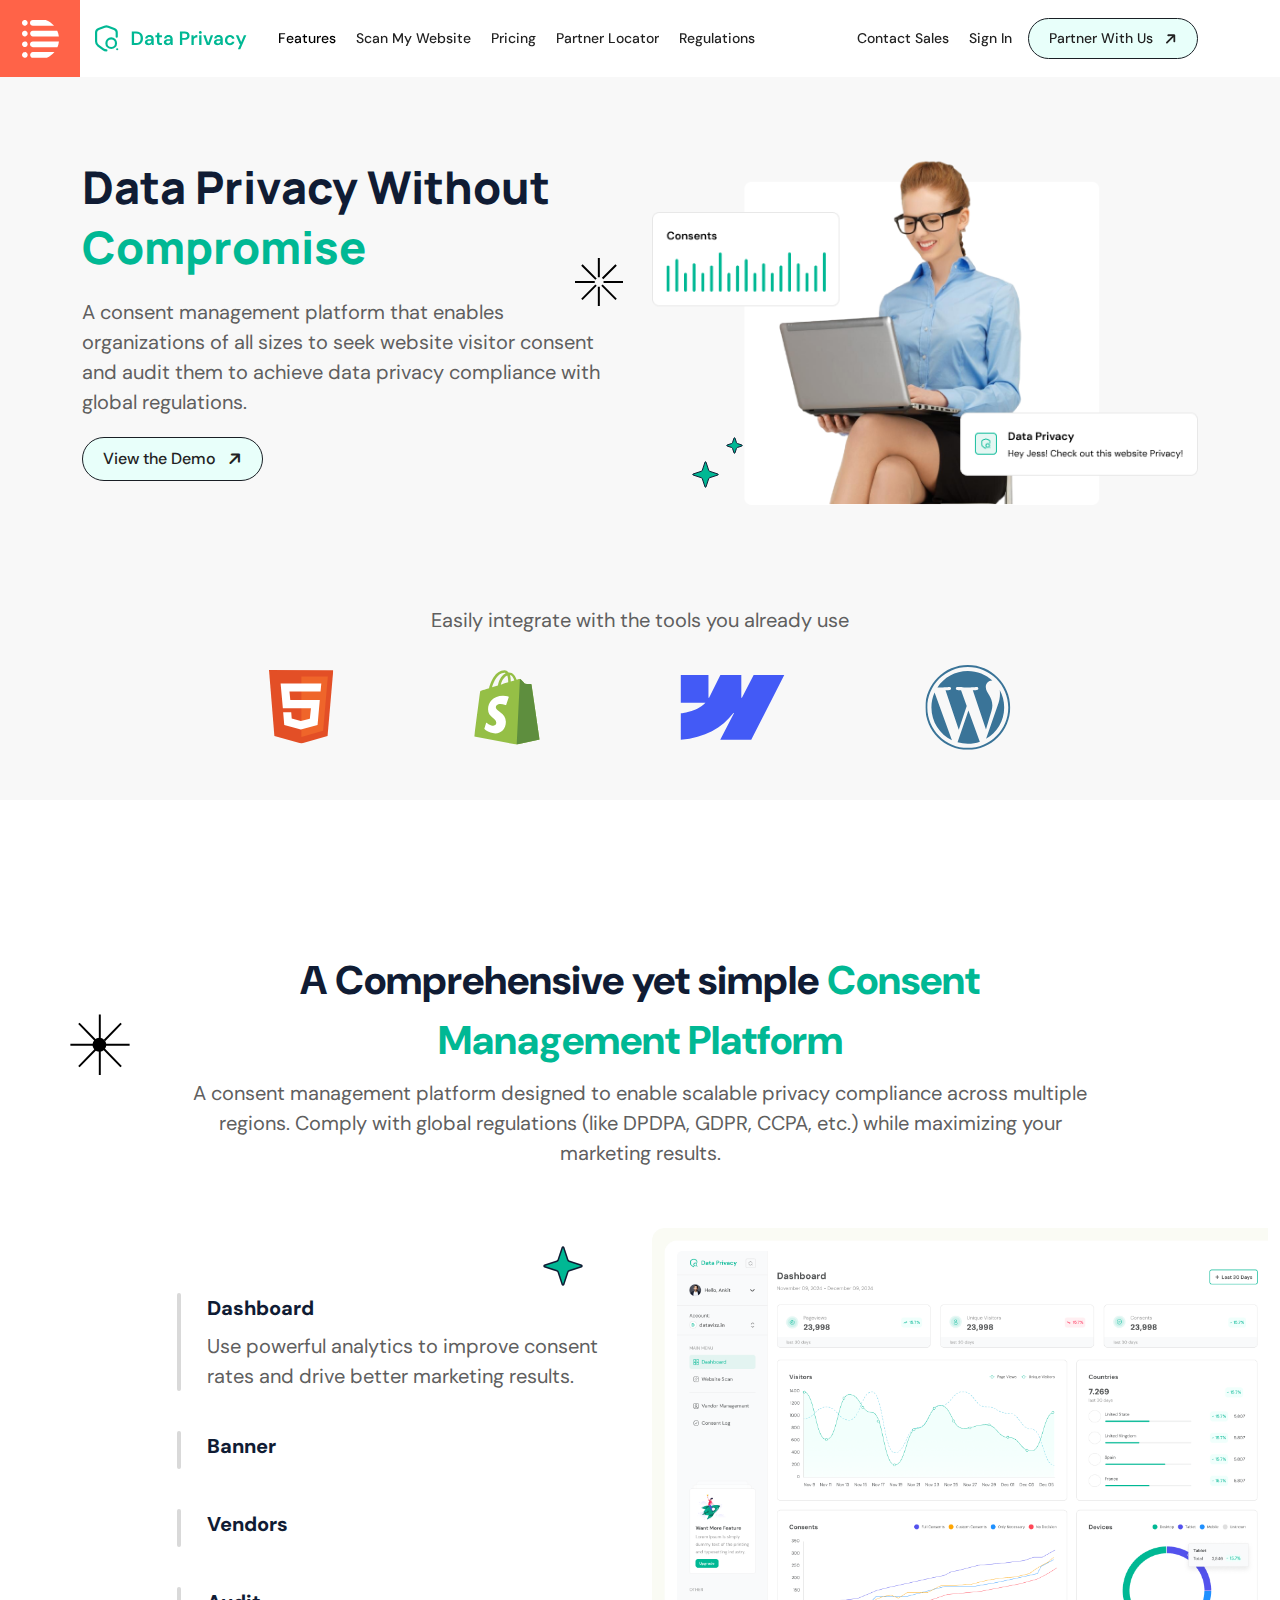
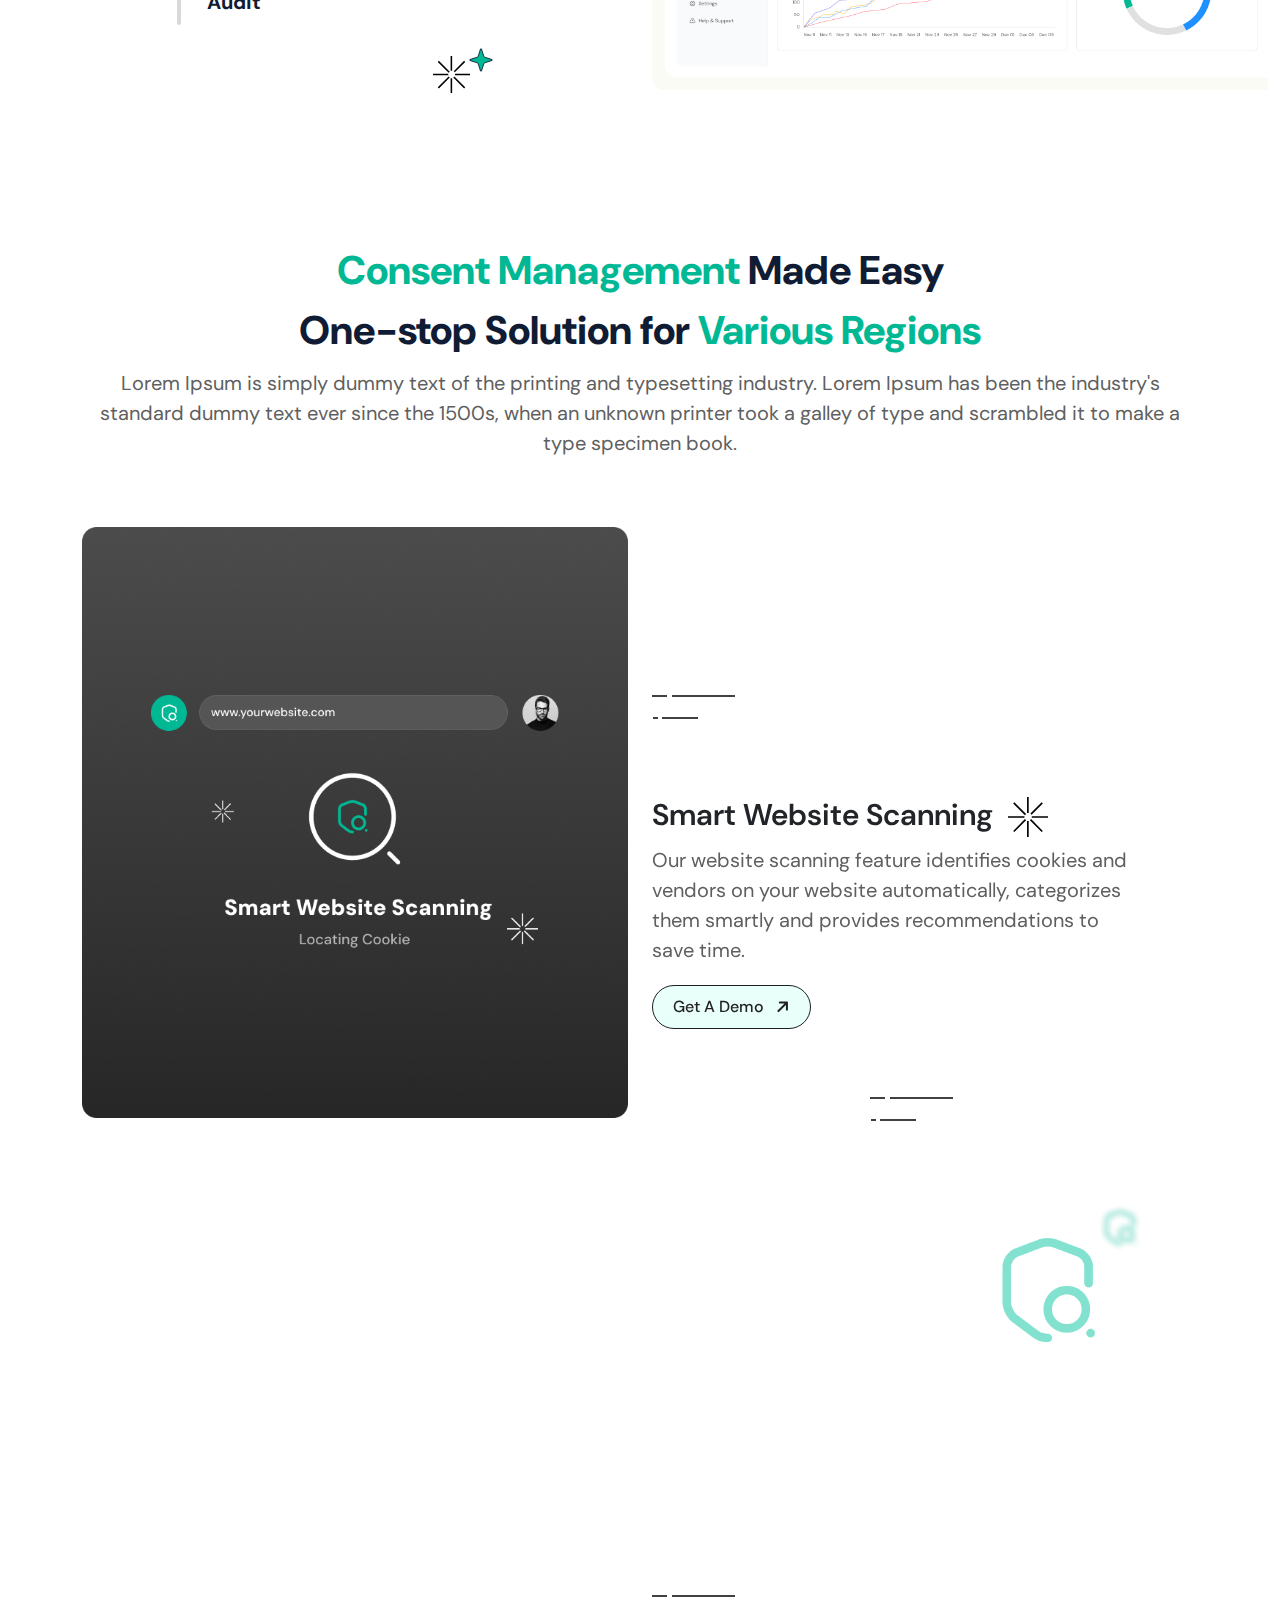
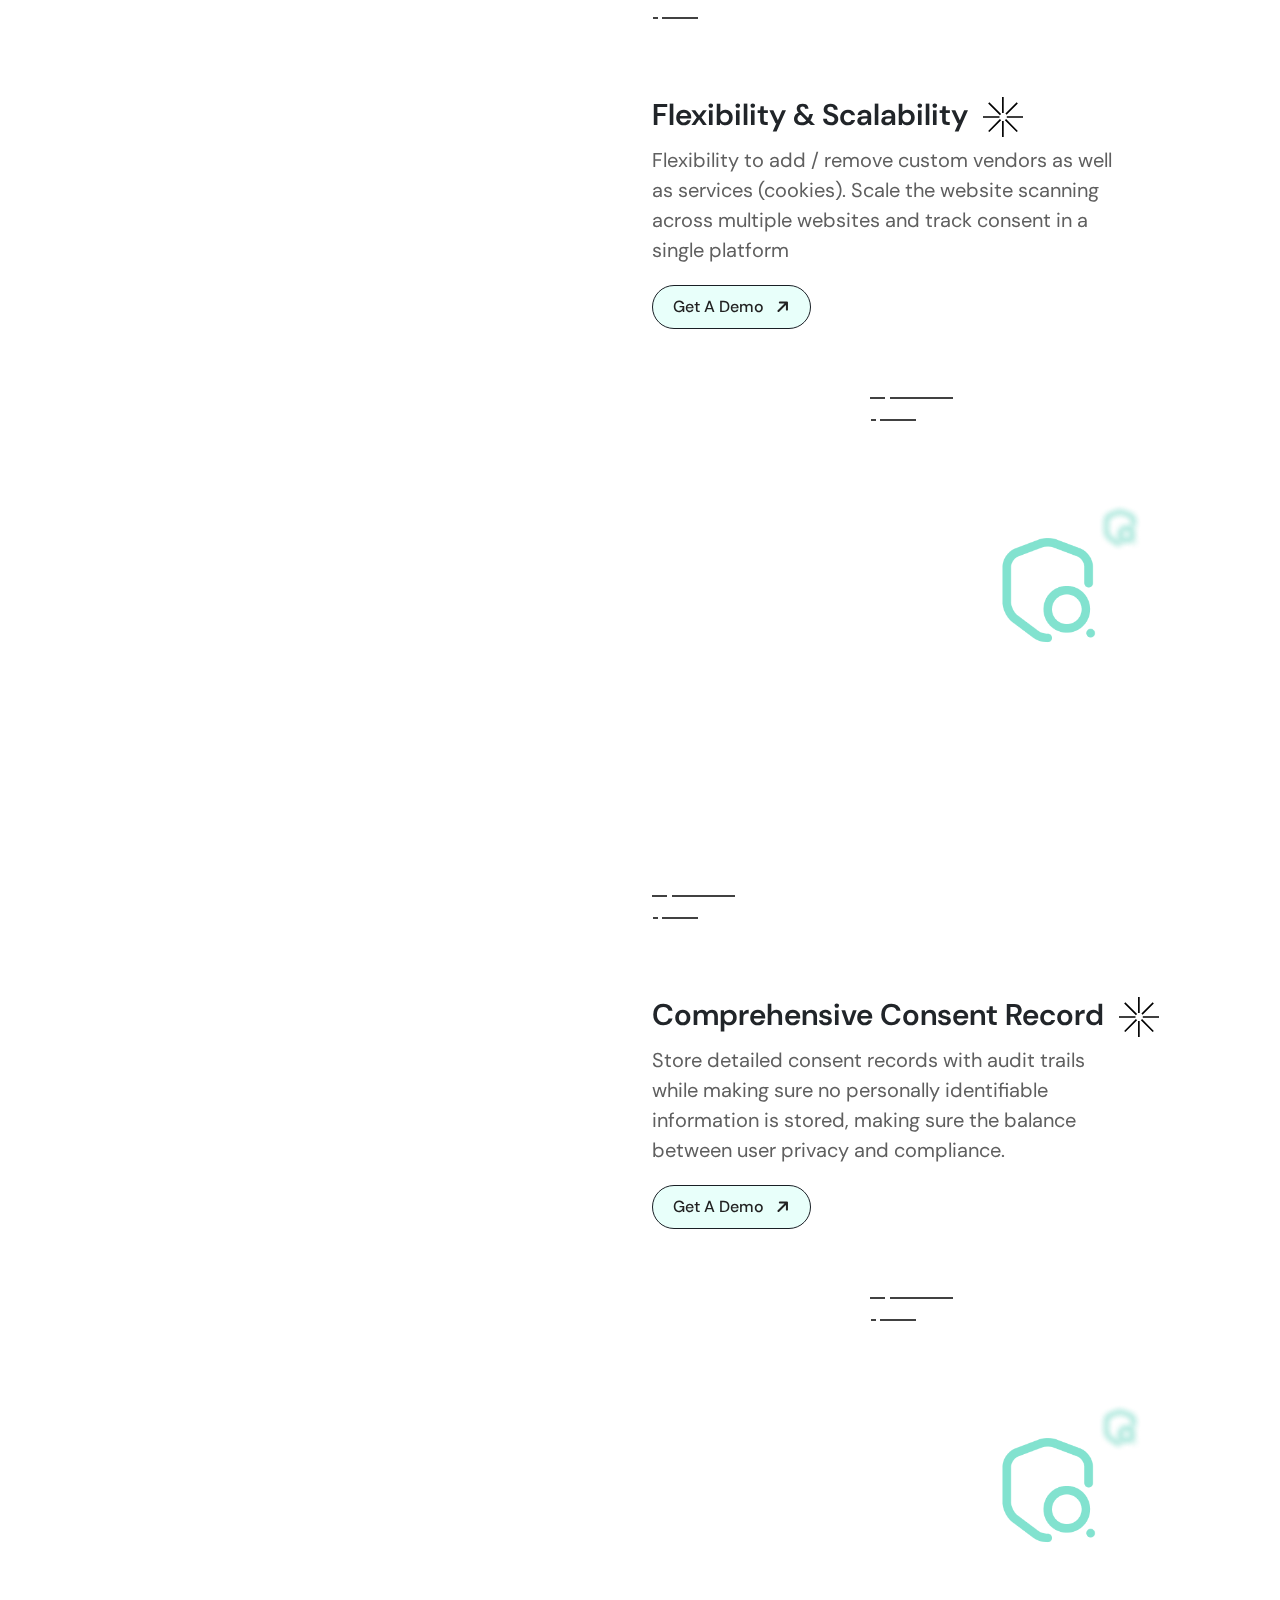
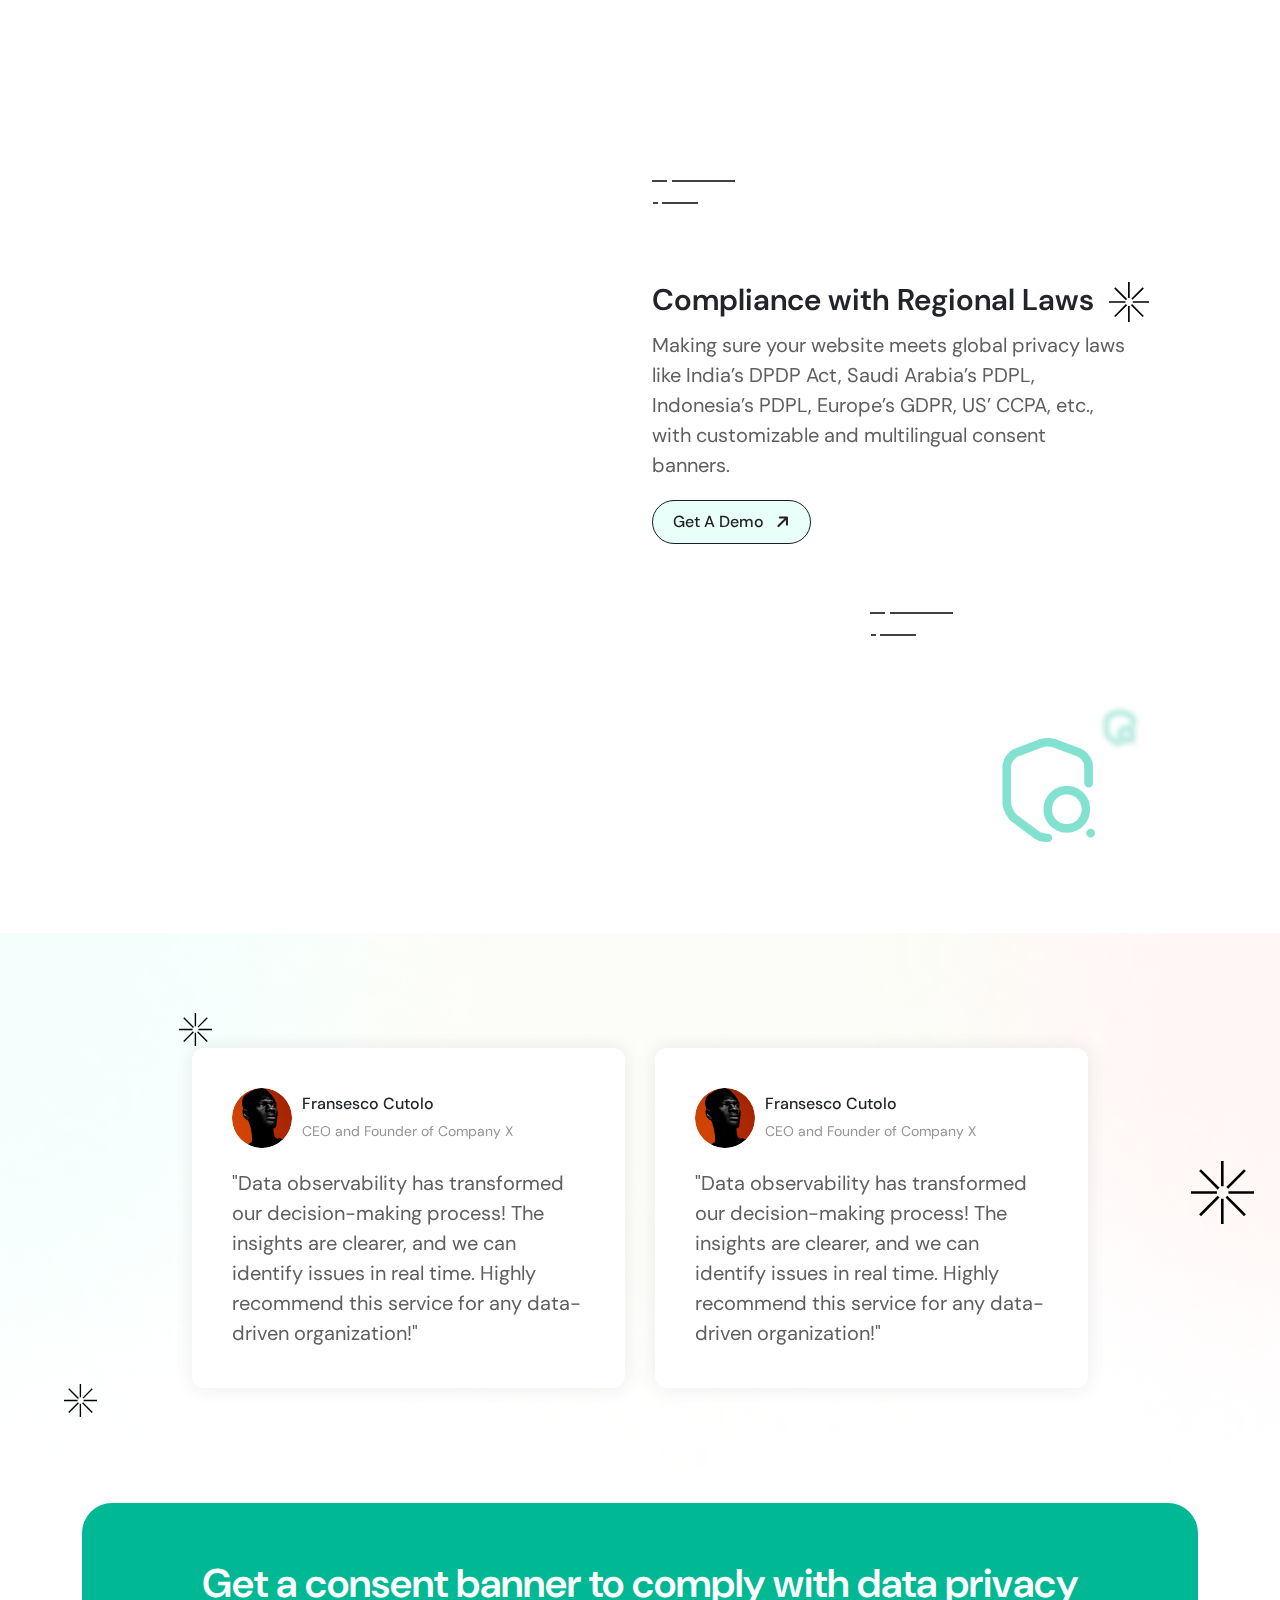
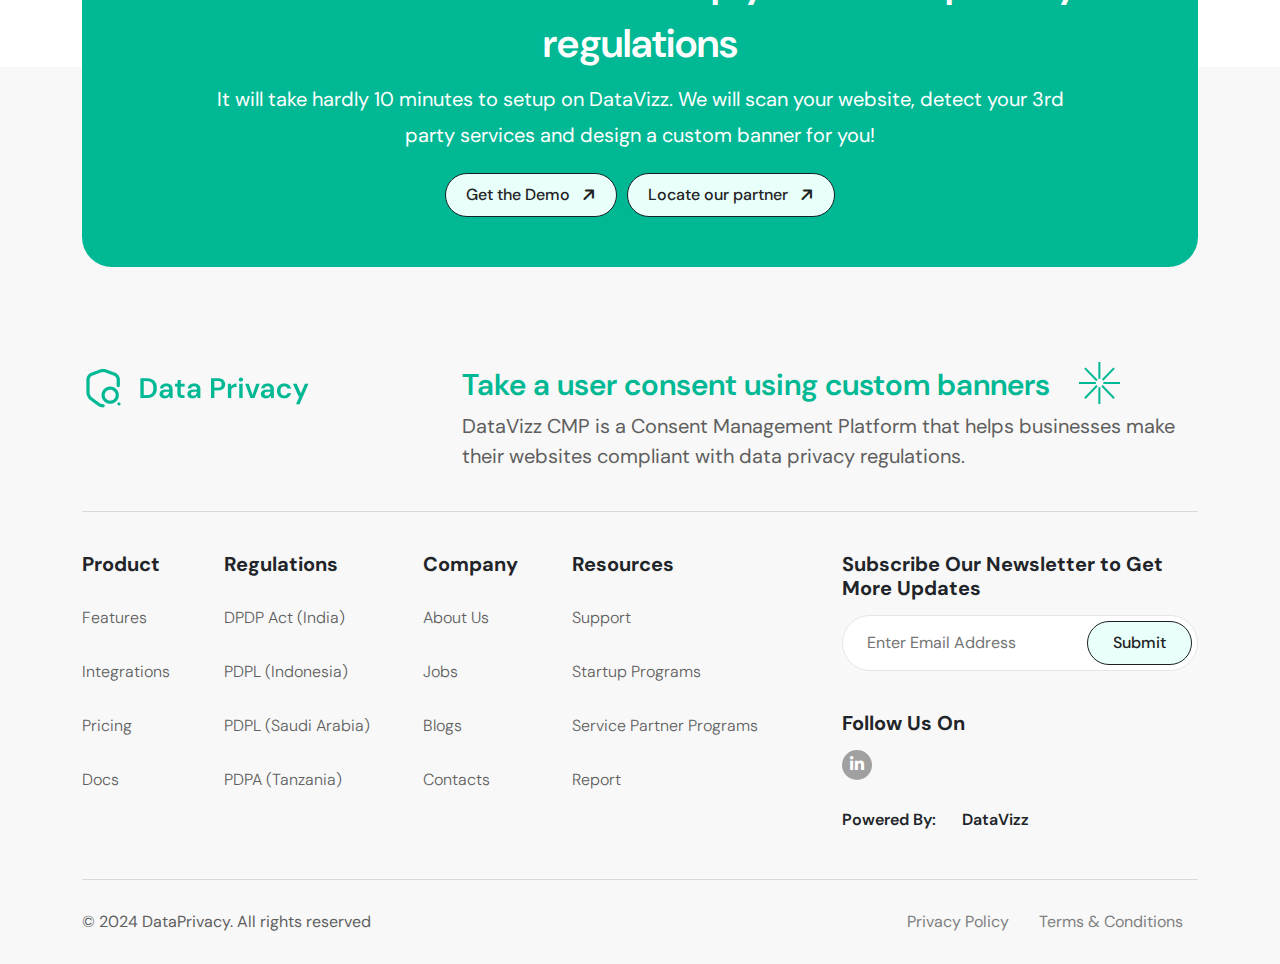
==== commit c0c6c47a: "content changes." ====
--- a/index.html
+++ b/index.html
@@ -48,7 +48,7 @@
                 >
                   <ul class="navbar-nav w-100">
                     <li class="nav-item">
-                      <a class="nav-link active" href="#">Features</a>
+                      <a class="nav-link active " href="#feature">Features</a>
                     </li>
                     <li class="nav-item">
                       <a class="nav-link" href="scan-my-website.html">Scan My Website </a>
@@ -111,12 +111,16 @@
                         A consent management platform that enables organizations of all sizes to seek website visitor
                         consent and audit them to achieve data privacy compliance with global regulations.
                     </p>
-                    <button type="button" class="btn btn-primary">
+                    <a href="contact.html" type="button" class="btn btn-primary">
                         <span>View the Demo</span> <i class="fa-solid fa-arrow-right"></i>
-                    </button>
-                </div>
-                <div class="col-lg-6">
-                    <div class="details">
+                    </a>
+                </div>
+                <div class="col-lg-6 position-relative">
+                    <div class="text-end">
+                        <img src="./assets/images/new-banner.png" alt="">
+                    </div>
+                    <img src="./assets/images/svg/green-star-group.svg" alt="" class="star-group">
+                    <!-- <div class="details">
                         <label for="" class="mb-1">Work email</label>
                         <input type="text" name="" placeholder="Enter Username or Email" class="form-control" />
                         <p>
@@ -133,7 +137,7 @@
                                 <i class="fa-solid fa-arrow-right"></i>
                             </button>
                         </div>
-                    </div>
+                    </div> -->
                 </div>
             </div>
         </div>
@@ -141,10 +145,10 @@
 
     <div class="home-slider slider-section">
         <div class="container">
-            <p class="text-center mb-4 mb-lg-5">
+            <p class="text-center">
                 Easily integrate with the tools you already use
             </p>
-            <div class="company-slider">
+            <!-- <div class="company-slider">
                 <div>
                     <img src="/assets/images/webflow-logo.png" alt="" />
                 </div>
@@ -168,6 +172,20 @@
                 </div>
                 <div>
                     <img src="/assets/images/webflow-logo.png" alt="" />
+                </div>
+            </div> -->
+            <div class="d-flex align-items-center justify-content-center flex-wrap new-logo-section">
+                <div>
+                    <img src="./assets/images/svg/html-large.svg" alt="">
+                </div>
+                <div>
+                    <img src="./assets/images/svg/shopify-large.svg" alt="">
+                </div>
+                <div>
+                    <img src="./assets/images/svg/webflow-large.svg" alt="">
+                </div>
+                <div>
+                    <img src="./assets/images/svg/wordpress-large.svg" alt="">
                 </div>
             </div>
         </div>
@@ -290,10 +308,10 @@
     </div>
 
     <!-- Enterprise section  -->
-    <div class="enterprise-section section">
+    <div class="enterprise-section section" id="feature">
         <div class="container">
             <h2 class="md-heading text-center">
-                <span>Consent Management</span> Made Easy One-stop <br class="d-none d-lg-block" /> Solution for <span>Various Regions</span>
+                <span>Consent Management</span> Made Easy <br class="d-none d-lg-block" /> One-stop Solution for <span>Various Regions</span>
             </h2>
             <p class="desc text-center">
                 Lorem Ipsum is simply dummy text of the printing and typesetting
@@ -501,7 +519,7 @@
             <img src="/assets/images/svg/star-outline.svg" alt="" class="star-outline3 rotate" />
         </div>
         <div class="container">
-            <div class="row mb-5">
+            <!-- <div class="row mb-5">
                 <div class="col-md-12">
                     <h2 class="md-heading text-center mb-5">
                         Trusted by <span class="text_primary">Modern Companies</span>
@@ -533,7 +551,7 @@
                         </div>
                     </div>
                 </div>
-            </div>
+            </div> -->
             <div class="row justify-content-center">
                 <div class="col-lg-10">
                     <div class="owl-carousel owl-theme testimonial-slider">
@@ -573,10 +591,10 @@
                             3rd party services and design a custom banner for you!
                         </p>
                         <div class="cta-btn">
-                            <a href="#" type="button" class="btn btn-primary">
-                                <span>View the Demo</span> <i class="fa-solid fa-arrow-right"></i>
-                            </a>
-                            <a href="#" type="button" class="btn btn-primary">
+                            <a href="contact.html" type="button" class="btn btn-primary">
+                                <span>Get the Demo</span> <i class="fa-solid fa-arrow-right"></i>
+                            </a>
+                            <a href="partner-locator.html" type="button" class="btn btn-primary">
                                 <span>Locate our partner</span> <i class="fa-solid fa-arrow-right"></i>
                             </a>
                         </div>
@@ -624,17 +642,17 @@
                             </div>
                             <div class="col-xl-auto col-md-6 col-sm-3 col-6">
                                 <div class="footer-widget">
-                                    <h5>Regulations</h5>
-                                    <ul class="footer-link">
-                                        <li><a href="#">GDPR (EU)</a></li>
-                                        <li>
-                                            <a href="#">CCPA (California)</a>
-                                        </li>
-                                        <li><a href="#">Google Consent Mode (EU)</a></li>
-                                        <li><a href="#">More</a></li>
-                                    </ul>
-                                </div>
-                            </div>
+                                  <h5>Regulations</h5>
+                                  <ul class="footer-link">
+                                    <li><a href="regulation.html">DPDP Act (India) </a></li>
+                                    <li>
+                                      <a href="#">PDPL (Indonesia)</a>
+                                    </li>
+                                    <li><a href="#">PDPL (Saudi Arabia) </a></li>
+                                    <li><a href="#">PDPA (Tanzania)</a></li>
+                                  </ul>
+                                </div>
+                              </div>
                             <div class="col-xl-auto col-md-6 col-sm-3 col-6">
                                 <div class="footer-widget">
                                     <h5>Company</h5>
@@ -669,26 +687,11 @@
                             <h5>Follow Us On</h5>
                             <ul class="footer-social">
                                 <li>
-                                    <a href="#">
-                                        <i class="fa-brands fa-facebook-f"></i>
-                                    </a>
+                                  <a href="#">
+                                    <i class="fa-brands fa-linkedin-in"></i>
+                                  </a>
                                 </li>
-                                <li>
-                                    <a href="#">
-                                        <i class="fa-brands fa-linkedin-in"></i>
-                                    </a>
-                                </li>
-                                <li>
-                                    <a href="#">
-                                        <i class="fa-brands fa-x-twitter"></i>
-                                    </a>
-                                </li>
-                                <li>
-                                    <a href="#">
-                                        <i class="fa-brands fa-instagram"></i>
-                                    </a>
-                                </li>
-                            </ul>
+                              </ul>
                             <h6 class="powered-by"><span>Powered By:</span>DataVizz</h6>
                         </div>
                     </div>
--- a/styles/style.css
+++ b/styles/style.css
@@ -24434,6 +24434,11 @@
     padding: 50px 0 20px;
   }
 }
+.hero-section .star-group {
+  position: absolute;
+  bottom: 15px;
+  left: 50px;
+}
 .hero-section .btn-primary {
   margin-top: 20px;
 }
@@ -24926,6 +24931,9 @@
 .slider-section.home-slider {
   background-color: #f8f8f8;
 }
+.slider-section.home-slider p {
+  margin-bottom: 30px;
+}
 .slider-section .company-slider {
   position: relative;
 }
@@ -25085,6 +25093,34 @@
 }
 
 /* Contact Styles */
+.new-logo-section {
+  gap: 140px;
+}
+@media screen and (max-width: 991px) {
+  .new-logo-section {
+    gap: 85px;
+  }
+  .new-logo-section img {
+    max-width: 80px;
+  }
+}
+@media screen and (max-width: 767px) {
+  .new-logo-section {
+    gap: 60px;
+  }
+  .new-logo-section img {
+    max-width: 60px;
+  }
+}
+@media screen and (max-width: 575px) {
+  .new-logo-section {
+    gap: 40px;
+  }
+  .new-logo-section img {
+    max-width: 60px;
+  }
+}
+
 .banner-wrapper {
   background-color: #f8f8f8;
   padding: 100px 0;
@@ -25237,13 +25273,13 @@
 }
 .pricing-section .pricing-star1 {
   position: absolute;
-  top: 19%;
+  top: 15%;
   left: 17%;
 }
 .pricing-section .pricing-star2 {
   position: absolute;
-  top: 22%;
-  right: 30%;
+  top: 25%;
+  right: 26%;
   width: 30px;
 }
 .pricing-section .pricing-green-group {
@@ -25661,6 +25697,22 @@
 .regulation-section .regulation-content-main .heading h2, .regulation-section .regulation-content-main .heading .h2 {
   max-width: 716px;
   margin-bottom: 18px;
+  font-size: 50px;
+}
+@media screen and (max-width: 1440px) {
+  .regulation-section .regulation-content-main .heading h2, .regulation-section .regulation-content-main .heading .h2 {
+    font-size: 45px;
+  }
+}
+@media screen and (max-width: 575px) {
+  .regulation-section .regulation-content-main .heading h2, .regulation-section .regulation-content-main .heading .h2 {
+    font-size: 37px;
+  }
+}
+@media screen and (max-width: 425px) {
+  .regulation-section .regulation-content-main .heading h2, .regulation-section .regulation-content-main .heading .h2 {
+    font-size: 28px;
+  }
 }
 .regulation-section .regulation-content-main .heading img {
   position: absolute;
@@ -25750,9 +25802,9 @@
   }
 }
 .regulation-section .regulation-content-main .content-wrapper ul li {
-  font-size: 20px;
+  font-size: 16px;
   line-height: 1.6;
-  margin-bottom: 35px;
+  margin-bottom: 30px;
   color: #5f5f5f;
 }
 @media screen and (max-width: 1199px) {
@@ -26017,46 +26069,20 @@
 }
 @media screen and (max-width: 575px) {
   .partner-hero-btn img {
-    left: unset;
-    right: 0;
-    top: -25px;
-  }
-}
-@media screen and (max-width: 433px) {
-  .partner-hero-btn img {
-    top: 50%;
-    right: 30px;
+    display: none;
   }
 }
 
 .partner-verify {
-  position: absolute;
-  bottom: 7%;
-  right: -3vw;
-}
-@media screen and (max-width: 1599px) {
-  .partner-verify {
-    right: -6vw;
-    width: 8vw;
-  }
-}
-@media screen and (max-width: 1399px) {
-  .partner-verify {
-    bottom: 32%;
-  }
-}
-@media screen and (max-width: 1199px) {
-  .partner-verify {
-    position: relative;
-    right: unset;
-    bottom: unset;
-    margin-top: 16px;
-    width: auto;
-  }
+  display: flex;
+  align-items: center;
+  gap: 12px;
+  margin-top: 28px;
 }
 @media screen and (max-width: 575px) {
   .partner-verify {
-    width: 25vw;
+    flex-wrap: wrap;
+    justify-content: center;
   }
 }
 
@@ -26725,4 +26751,9 @@
 }
 .image-container-wrapper .image.active {
   opacity: 1;
+}
+
+.check-content {
+  font-size: 14px;
+  margin-bottom: 16px;
 }/*# sourceMappingURL=style.css.map */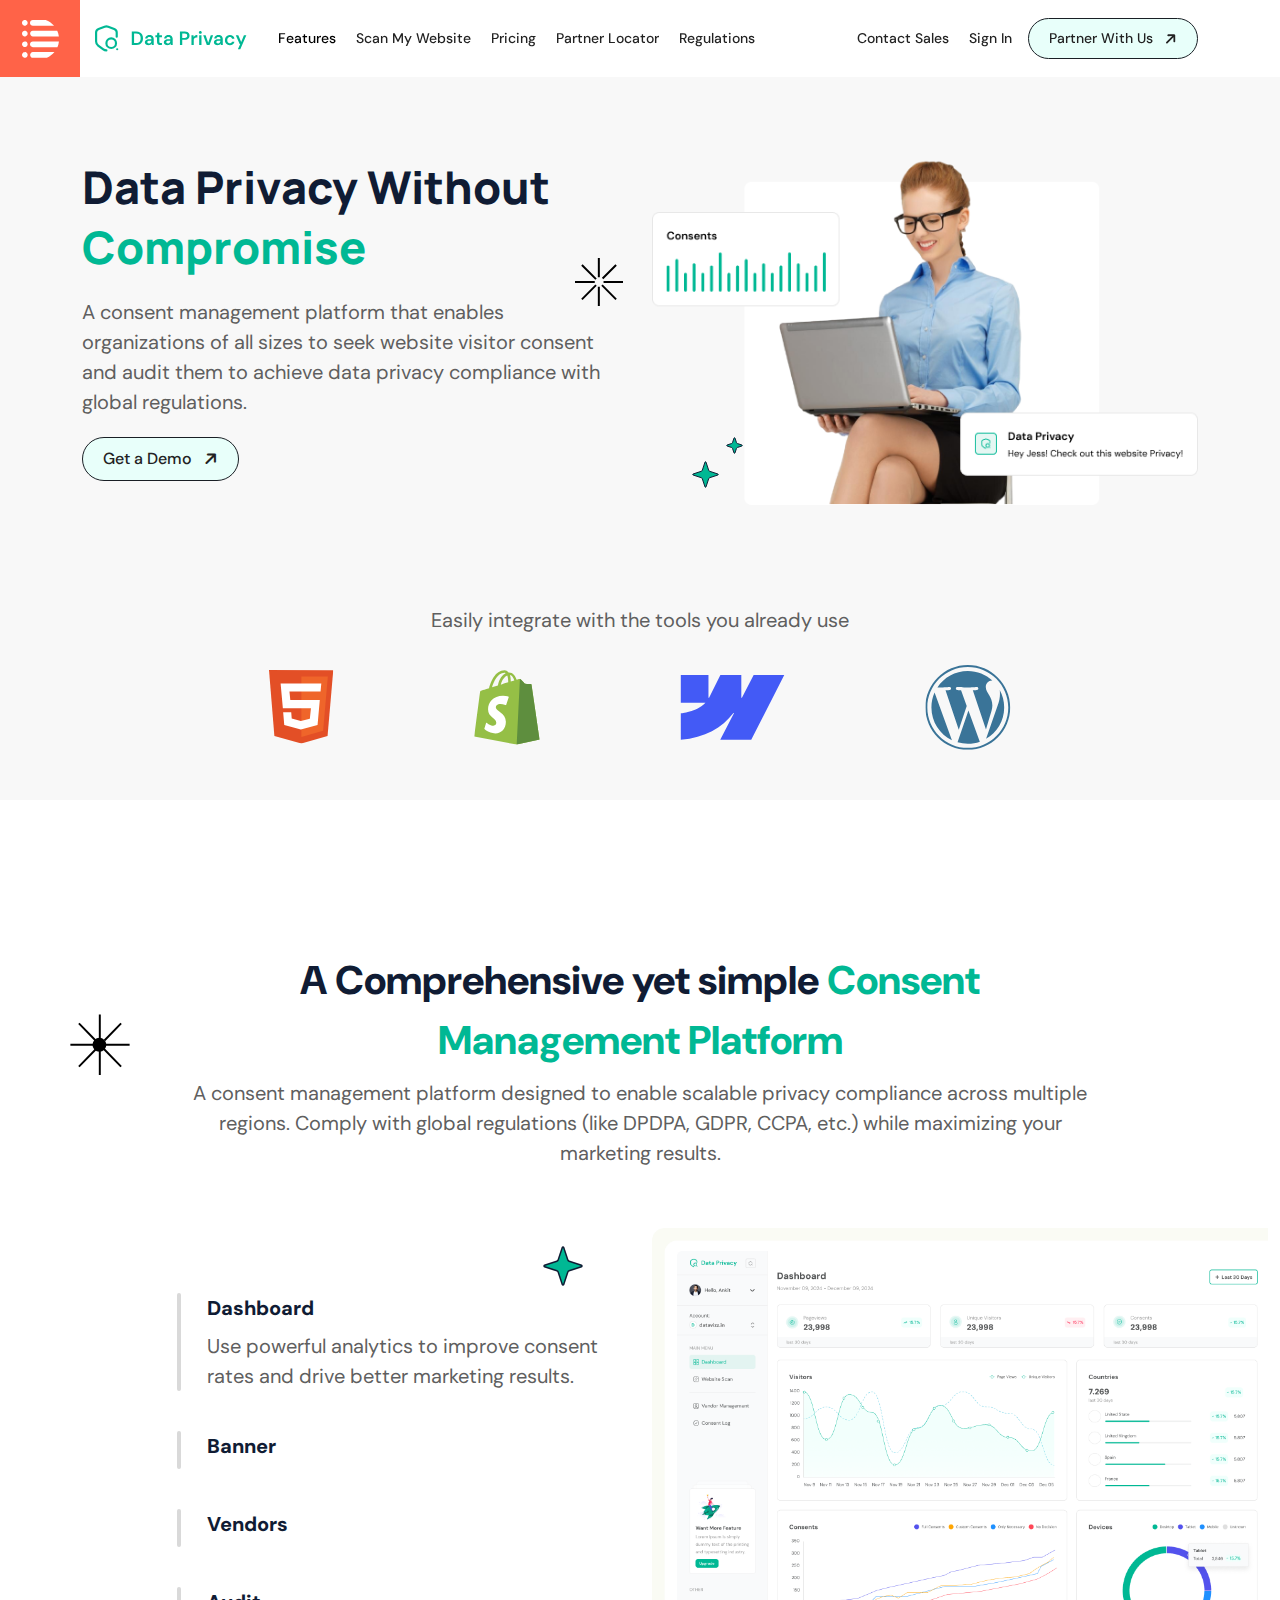
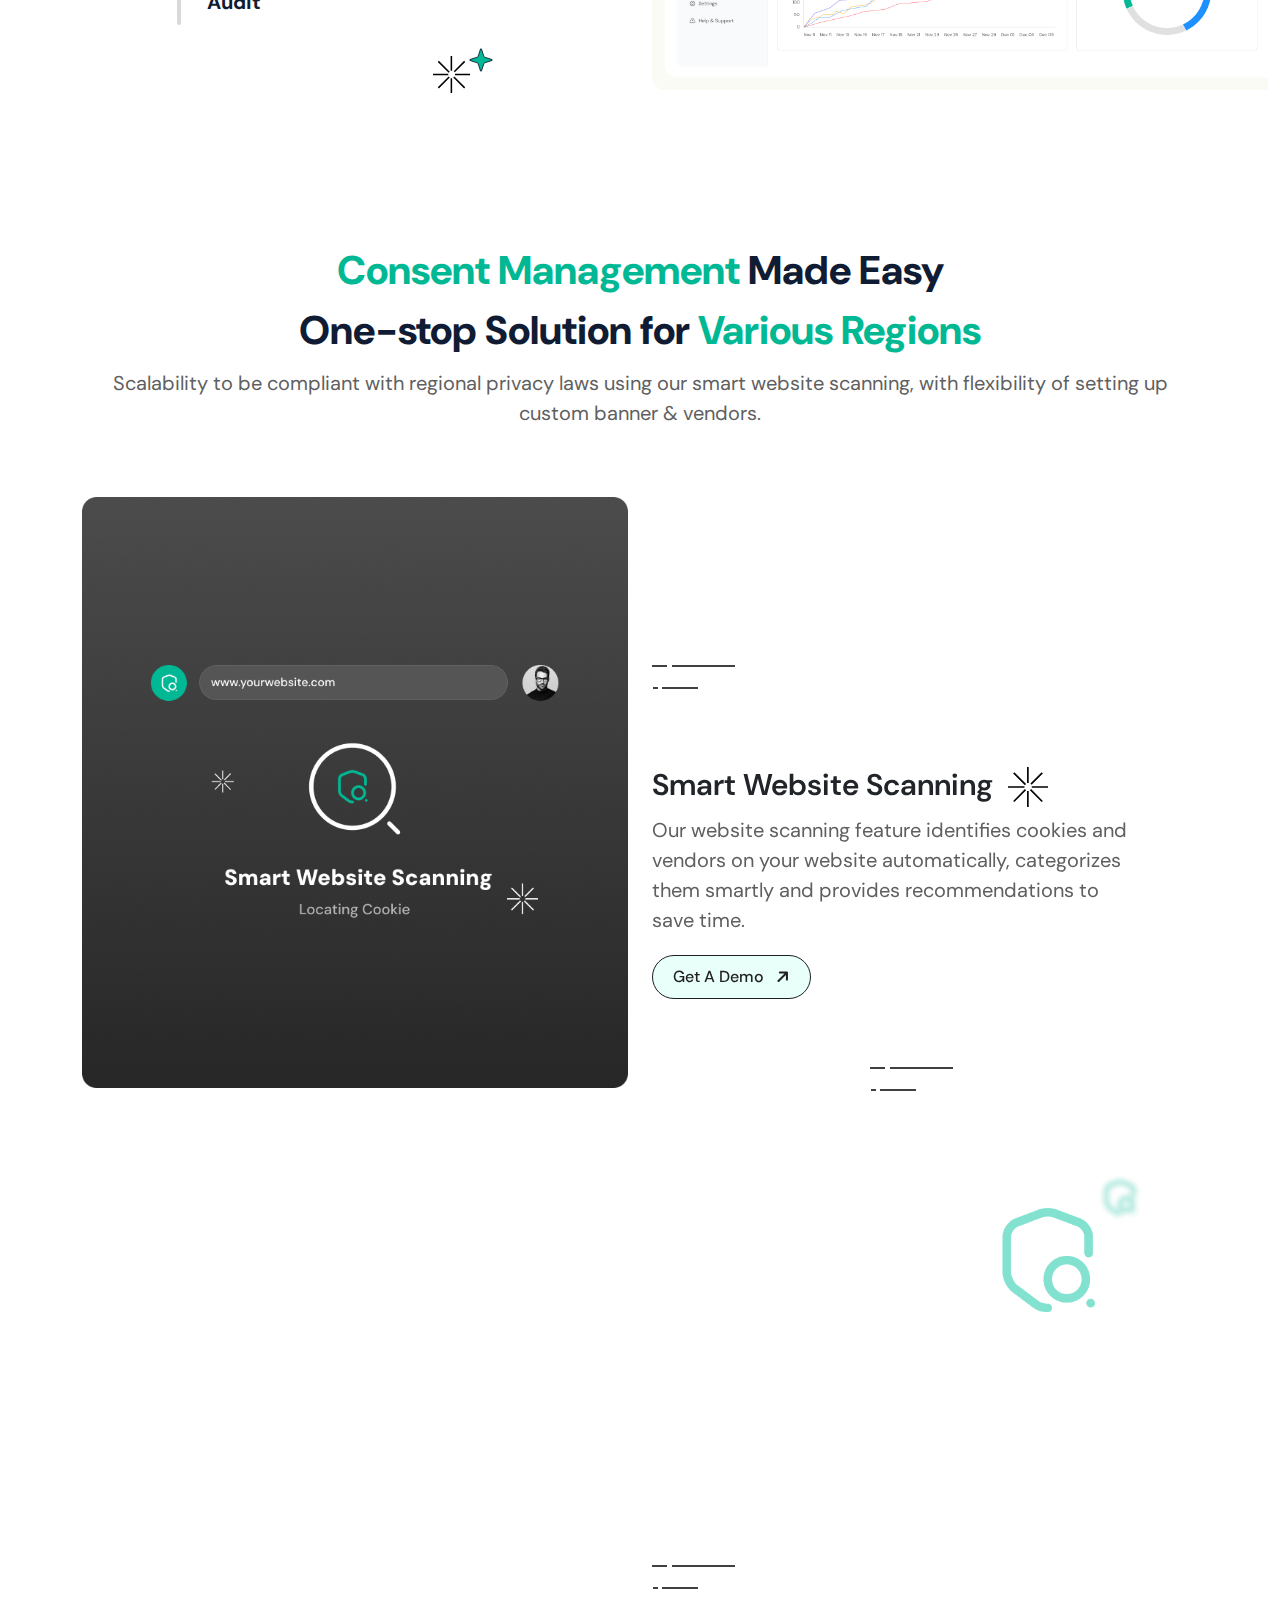
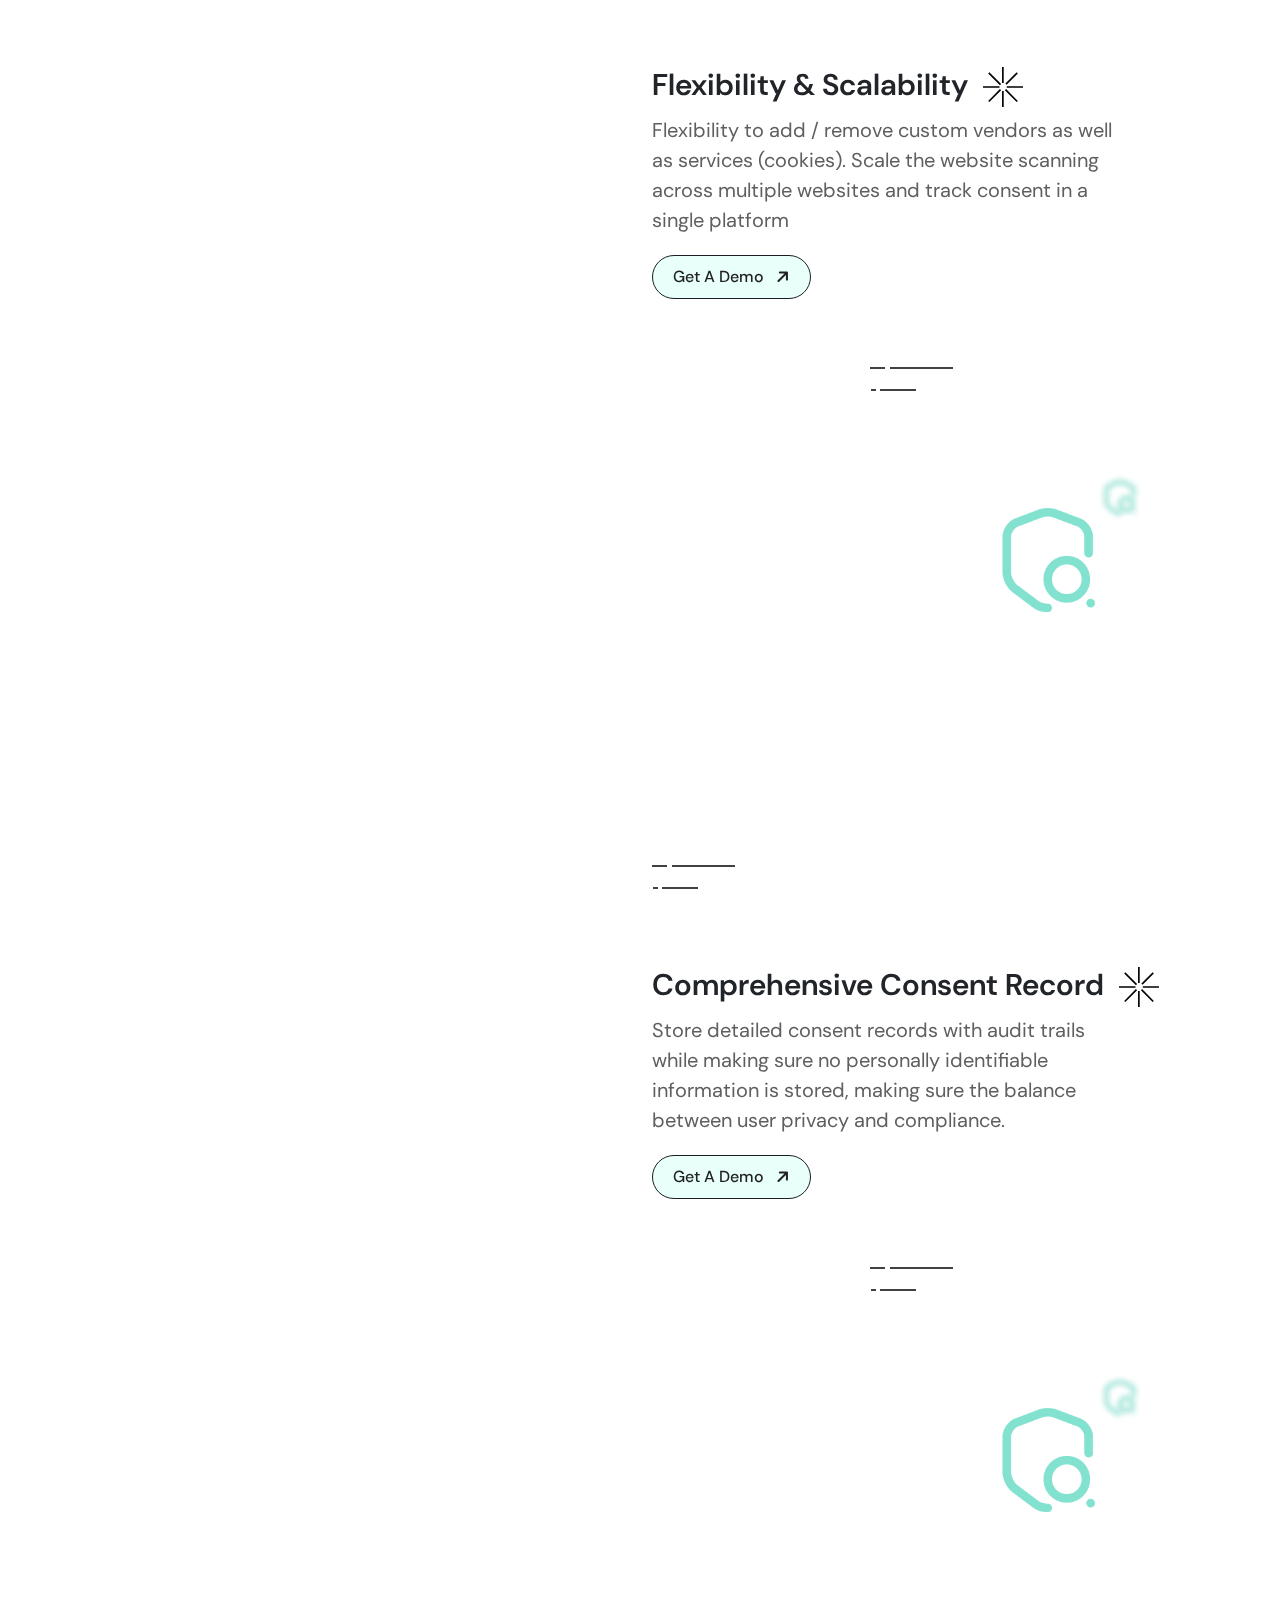
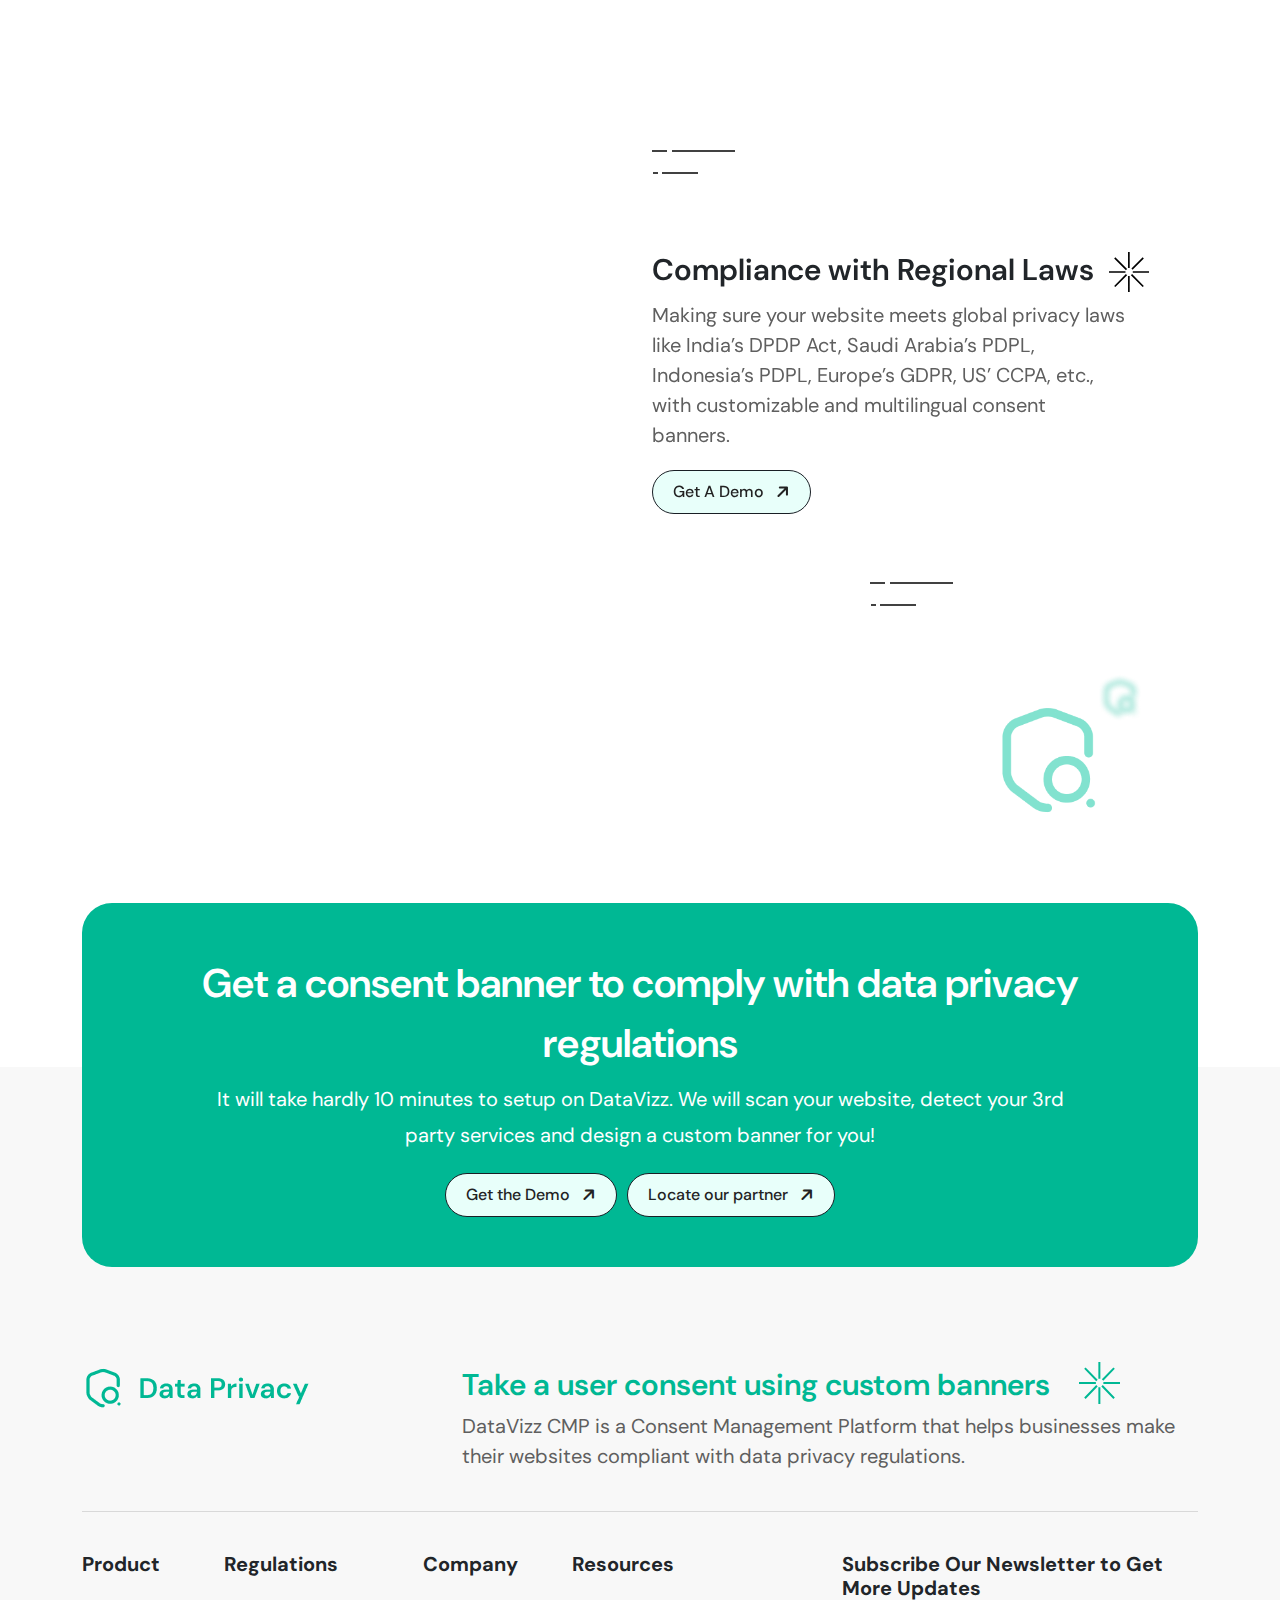
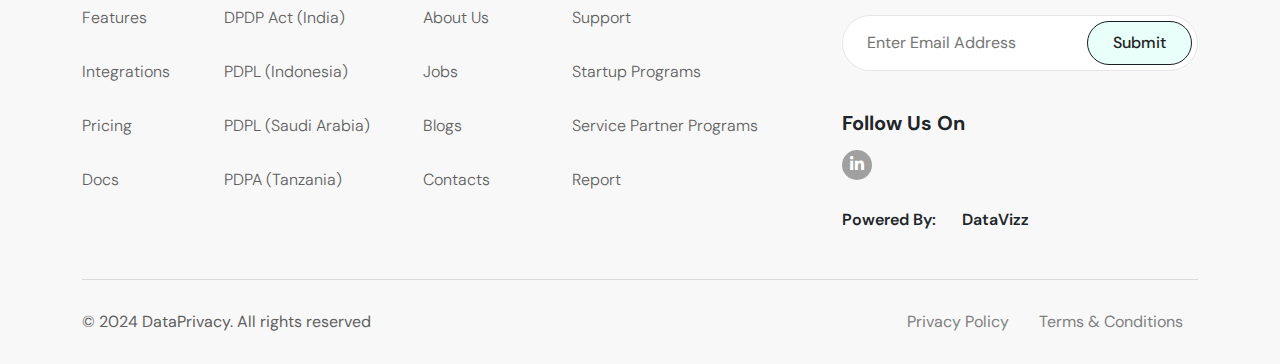
==== commit c63e82c9: "changes" ====
--- a/index.html
+++ b/index.html
@@ -112,7 +112,7 @@
                         consent and audit them to achieve data privacy compliance with global regulations.
                     </p>
                     <a href="contact.html" type="button" class="btn btn-primary">
-                        <span>View the Demo</span> <i class="fa-solid fa-arrow-right"></i>
+                        <span>Get a Demo</span> <i class="fa-solid fa-arrow-right"></i>
                     </a>
                 </div>
                 <div class="col-lg-6 position-relative">
@@ -314,10 +314,7 @@
                 <span>Consent Management</span> Made Easy <br class="d-none d-lg-block" /> One-stop Solution for <span>Various Regions</span>
             </h2>
             <p class="desc text-center">
-                Lorem Ipsum is simply dummy text of the printing and typesetting
-                industry. Lorem Ipsum has been the industry's standard dummy text ever
-                since the 1500s, when an unknown printer took a galley of type and
-                scrambled it to make a type specimen book.
+                Scalability to be compliant with regional privacy laws using our smart website scanning, with flexibility of setting up custom banner & vendors.
             </p>
             <div class="project-slider-main">
                 <div class="row locker justify-content-center d-none d-lg-flex">
@@ -512,14 +509,14 @@
         </div>
     </div>
 
-    <div class="trusted-section">
+    <!-- <div class="trusted-section">
         <div class="star-icon">
             <img src="/assets/images/svg/star-outline.svg" alt="" class="star-outline1 rotate" />
             <img src="/assets/images/svg/star-outline.svg" alt="" class="star-outline2 rotate" />
             <img src="/assets/images/svg/star-outline.svg" alt="" class="star-outline3 rotate" />
         </div>
         <div class="container">
-            <!-- <div class="row mb-5">
+            <div class="row mb-5">
                 <div class="col-md-12">
                     <h2 class="md-heading text-center mb-5">
                         Trusted by <span class="text_primary">Modern Companies</span>
@@ -551,7 +548,7 @@
                         </div>
                     </div>
                 </div>
-            </div> -->
+            </div>
             <div class="row justify-content-center">
                 <div class="col-lg-10">
                     <div class="owl-carousel owl-theme testimonial-slider">
@@ -578,7 +575,7 @@
                 </div>
             </div>
         </div>
-    </div>
+    </div> -->
 
     <div class="cta-section">
         <div class="container">
--- a/styles/style.css
+++ b/styles/style.css
@@ -26458,7 +26458,7 @@
 }
 .partner-result-wrapper .search-tag span {
   background-color: #ffffff;
-  padding: 5px 10px;
+  padding: 7.5px 12px;
   border-radius: 30px;
   display: inline-block;
   color: #101c34;
@@ -26490,7 +26490,10 @@
 .partner-card {
   border-radius: 12px;
   background-color: #ffffff;
-  margin-bottom: 30px;
+  height: 100%;
+  display: flex;
+  flex-direction: column;
+  position: relative;
 }
 .partner-card .partner-info {
   padding: 30px 30px 16px;
@@ -26499,18 +26502,32 @@
 }
 .partner-card .partner-info .partner-content img {
   margin-bottom: 30px;
-}
-.partner-card .partner-info .partner-content h6, .partner-card .partner-info .partner-content .h6 {
+  max-width: 50%;
+}
+.partner-card .partner-info .partner-content span {
+  display: block;
   font-weight: 500;
+  font-size: 14px;
+  line-height: 26px;
+  color: #101c34;
 }
 .partner-card .partner-info .partner-content p {
   line-height: 26px;
   font-size: 14px;
   margin-bottom: 0;
+  font-weight: 700;
+  color: #101c34;
+  margin-bottom: 18px;
 }
 .partner-card .partner-info .partner-verify-logo {
   max-width: 85px;
   width: 100%;
+  position: absolute;
+  top: 18px;
+  right: 18px;
+}
+.partner-card .partner-link {
+  margin-top: auto;
 }
 .partner-card .partner-link a {
   color: #00b894;
@@ -26529,6 +26546,7 @@
 
 .pagination {
   align-items: center;
+  margin-top: 40px;
 }
 .pagination .page-item .page-link {
   border: 1px solid #e1e1e1;
@@ -26756,4 +26774,48 @@
 .check-content {
   font-size: 14px;
   margin-bottom: 16px;
+}
+
+.modal-dialog {
+  max-width: 745px;
+}
+.modal-dialog .modal-content {
+  padding: 40px;
+  position: relative;
+}
+@media screen and (max-width: 767px) {
+  .modal-dialog .modal-content {
+    padding: 40px 20px;
+  }
+}
+@media screen and (max-width: 575px) {
+  .modal-dialog .modal-content {
+    padding: 40px 16px;
+  }
+}
+.modal-dialog .modal-content .btn-close {
+  position: absolute;
+  top: 16px;
+  right: 16px;
+  padding: 0;
+  background: none;
+  height: 20px;
+  width: 20px;
+}
+.modal-dialog .modal-content .btn-close img {
+  display: block;
+}
+.modal-dialog .modal-content h2, .modal-dialog .modal-content .h2 {
+  text-align: center;
+  font-weight: 900;
+  text-transform: capitalize;
+  max-width: 415px;
+  margin: 0 auto 40px;
+}
+.modal-dialog .modal-content .form-group {
+  margin-bottom: 30px;
+}
+.modal-dialog .modal-content .btn-primary {
+  width: -moz-fit-content;
+  width: fit-content;
 }/*# sourceMappingURL=style.css.map */